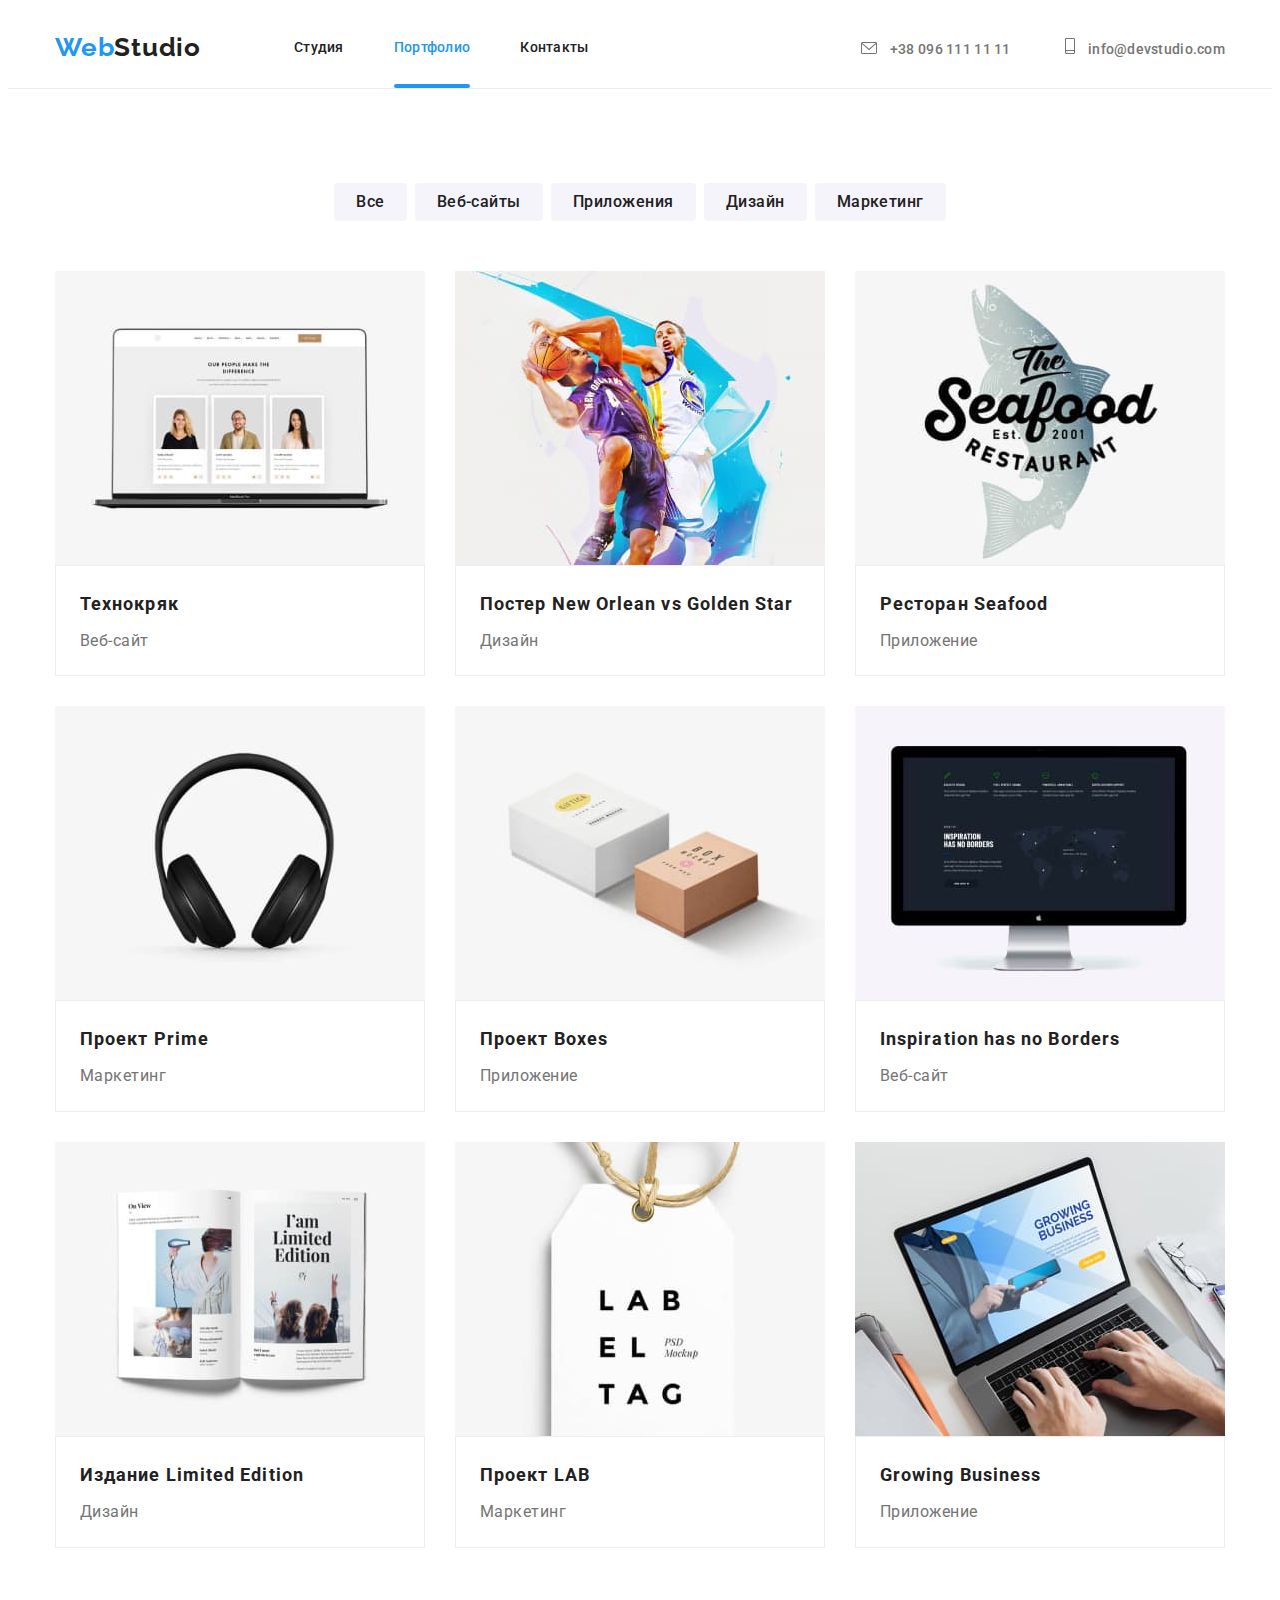
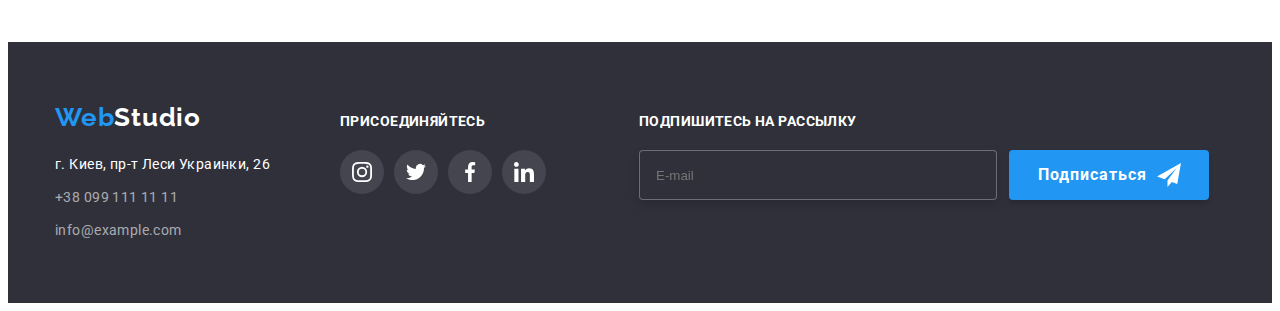
==== portfolio.html @ 1c554c68 "start files" ====
<!DOCTYPE html>
<html lang="ru">
  <head>
    <meta charset="UTF-8" />
    <meta http-equiv="X-UA-Compatible" content="IE=edge" />
    <meta name="viewport" content="width=device-width, initial-scale=1.0" />
    <title>Портфолио</title>

    <link rel="preconnect" href="https://fonts.googleapis.com" />
    <link rel="preconnect" href="https://fonts.gstatic.com" crossorigin />
    <link
      href="https://fonts.googleapis.com/css2?family=Raleway:wght@700&family=Roboto:wght@400;500;700;900&display=swap"
      rel="stylesheet"
    />
    <link
      rel="stylesheet"
      href="https://cdnjs.cloudflare.com/ajax/libs/modern-normalize/1.1.0/modern-normalize.min.css"
      integrity="sha512-wpPYUAdjBVSE4KJnH1VR1HeZfpl1ub8YT/NKx4PuQ5NmX2tKuGu6U/JRp5y+Y8XG2tV+wKQpNHVUX03MfMFn9Q=="
      crossorigin="anonymous"
      referrerpolicy="no-referrer"
    />

    <link rel="stylesheet" href="./css/main.min.css" />
  </head>

  <body>
    <header class="header">
      <div class="container header-nav">
        <a class="logo logo--header header-nav__logo" href="./index.html"
          ><span class="logo__logo-span">Web</span>Studio</a
        >

        <nav>
          <ul class="navigation list">
            <li class="navigation__item">
              <a class="navigation__link" href="./index.html">Студия</a>
            </li>
            <li class="navigation__item">
              <a class="navigation__link navigation__link--action" href="./portfolio.html"
                >Портфолио</a
              >
            </li>
            <li class="navigation__item"><a class="navigation__link" href="">Контакты</a></li>
          </ul>
        </nav>

        <div class="contact">
          <a class="contact__link" href="tel:+380961111111">
            <svg class="contact__icon" width="16" height="12">
              <use href="./images/icons.svg#icon-envelope"></use>
            </svg>
            +38 096 111 11 11</a
          >

          <a class="contact__link contact__link--margin" href="mailto:info@devstudio.com">
            <svg class="contact__icon" width="10" height="16">
              <use href="./images/icons.svg#icon-smartphone"></use>
            </svg>
            info@devstudio.com</a
          >
        </div>
      </div>
    </header>

    <main>
      <section class="section">
        <div class="container">
          <ul class="list list-filter">
            <li class="list-filter__item"><button class="btn-filter" type="button">Все</button></li>
            <li class="list-filter__item">
              <button class="btn-filter" type="button">Веб-сайты</button>
            </li>
            <li class="list-filter__item">
              <button class="btn-filter" type="button">Приложения</button>
            </li>
            <li class="list-filter__item">
              <button class="btn-filter" type="button">Дизайн</button>
            </li>
            <li class="list-filter__item">
              <button class="btn-filter" type="button">Маркетинг</button>
            </li>
          </ul>

          <ul class="list project-list">
            <li class="project-list__item">
              <a href="" class="project-list__link">
                <div class="project-list__card-overlay">
                  <img src="./images/tehnokryak.jpg" width="370" height="294" alt="Технокряк" />
                  <p class="project-list__overlay-text">
                    Ресурс предлагает комплексные предложения с разным уровнем функционала и
                    сервисов. Все это позволит посетителю получить исчерпывающие сведения о компании
                    или частном лице.
                  </p>
                </div>
                <div class="project-card">
                  <h3 class="project-card__title">Технокряк</h3>
                  <p class="project-card__type">Веб-сайт</p>
                </div>
              </a>
            </li>

            <li class="project-list__item">
              <a href="" class="project-list__link">
                <div class="project-list__card-overlay">
                  <img
                    src="./images/poster-neworlean.jpg"
                    width="370"
                    height="294"
                    alt="Постер New Orlean vs Golden Star"
                  />
                  <p class="project-list__overlay-text">
                    Ресурс предлагает комплексные предложения с разным уровнем функционала и
                    сервисов. Все это позволит посетителю получить исчерпывающие сведения о компании
                    или частном лице.
                  </p>
                </div>
                <div class="project-card">
                  <h3 class="project-card__title">Постер New Orlean vs Golden Star</h3>
                  <p class="project-card__type">Дизайн</p>
                </div>
              </a>
            </li>

            <li class="project-list__item">
              <a href="" class="project-list__link">
                <div class="project-list__card-overlay">
                  <img
                    src="./images/restaurant-seafood.jpg"
                    width="370"
                    height="294"
                    alt="Ресторан Seafood"
                  />
                  <p class="project-list__overlay-text">
                    Ресурс предлагает комплексные предложения с разным уровнем функционала и
                    сервисов. Все это позволит посетителю получить исчерпывающие сведения о компании
                    или частном лице.
                  </p>
                </div>
                <div class="project-card">
                  <h3 class="project-card__title">Ресторан Seafood</h3>
                  <p class="project-card__type">Приложение</p>
                </div>
              </a>
            </li>

            <li class="project-list__item">
              <a href="" class="project-list__link">
                <div class="project-list__card-overlay">
                  <img
                    src="./images/project-prime.jpg"
                    width="370"
                    height="294"
                    alt="Проект Prime"
                  />
                  <p class="project-list__overlay-text">
                    Ресурс предлагает комплексные предложения с разным уровнем функционала и
                    сервисов. Все это позволит посетителю получить исчерпывающие сведения о компании
                    или частном лице.
                  </p>
                </div>
                <div class="project-card">
                  <h3 class="project-card__title">Проект Prime</h3>
                  <p class="project-card__type">Маркетинг</p>
                </div>
              </a>
            </li>

            <li class="project-list__item">
              <a href="" class="project-list__link">
                <div class="project-list__card-overlay">
                  <img
                    src="./images/project-boxes.jpg"
                    width="370"
                    height="294"
                    alt="Проект Boxes"
                  />
                  <p class="project-list__overlay-text">
                    Ресурс предлагает комплексные предложения с разным уровнем функционала и
                    сервисов. Все это позволит посетителю получить исчерпывающие сведения о компании
                    или частном лице.
                  </p>
                </div>
                <div class="project-card">
                  <h3 class="project-card__title">Проект Boxes</h3>
                  <p class="project-card__type">Приложение</p>
                </div>
              </a>
            </li>

            <li class="project-list__item">
              <a href="" class="project-list__link">
                <div class="project-list__card-overlay">
                  <img
                    src="./images/inspiration-has-no-borders.jpg"
                    width="370"
                    height="294"
                    alt="Inspiration has no Borders"
                  />
                  <p class="project-list__overlay-text">
                    Ресурс предлагает комплексные предложения с разным уровнем функционала и
                    сервисов. Все это позволит посетителю получить исчерпывающие сведения о компании
                    или частном лице.
                  </p>
                </div>
                <div class="project-card">
                  <h3 class="project-card__title">Inspiration has no Borders</h3>
                  <p class="project-card__type">Веб-сайт</p>
                </div>
              </a>
            </li>

            <li class="project-list__item">
              <a href="" class="project-list__link">
                <div class="project-list__card-overlay">
                  <img
                    src="./images/izdanie-limited-edition.jpg"
                    width="370"
                    height="294"
                    alt="Издание Limited Edition"
                  />
                  <p class="project-list__overlay-text">
                    Ресурс предлагает комплексные предложения с разным уровнем функционала и
                    сервисов. Все это позволит посетителю получить исчерпывающие сведения о компании
                    или частном лице.
                  </p>
                </div>
                <div class="project-card">
                  <h3 class="project-card__title">Издание Limited Edition</h3>
                  <p class="project-card__type">Дизайн</p>
                </div>
              </a>
            </li>

            <li class="project-list__item">
              <a href="" class="project-list__link">
                <div class="project-list__card-overlay">
                  <img src="./images/project-lab.jpg" width="370" height="294" alt="Проект LAB" />
                  <p class="project-list__overlay-text">
                    Ресурс предлагает комплексные предложения с разным уровнем функционала и
                    сервисов. Все это позволит посетителю получить исчерпывающие сведения о компании
                    или частном лице.
                  </p>
                </div>
                <div class="project-card">
                  <h3 class="project-card__title">Проект LAB</h3>
                  <p class="project-card__type">Маркетинг</p>
                </div>
              </a>
            </li>

            <li class="project-list__item">
              <a href="" class="project-list__link">
                <div class="project-list__card-overlay">
                  <img
                    src="./images/growing-business.jpg"
                    width="370"
                    height="294"
                    alt="Growing Business"
                  />
                  <p class="project-list__overlay-text">
                    Ресурс предлагает комплексные предложения с разным уровнем функционала и
                    сервисов. Все это позволит посетителю получить исчерпывающие сведения о компании
                    или частном лице.
                  </p>
                </div>
                <div class="project-card">
                  <h3 class="project-card__title">Growing Business</h3>
                  <p class="project-card__type">Приложение</p>
                </div>
              </a>
            </li>
          </ul>
        </div>
      </section>
    </main>

    <footer class="footer">
      <div class="container footer-wrap">
        <div class="footer-wrap__footer-contact-block">
          <a class="footer-logo" href="./index.html"
            ><span class="footer-logo__logo-span">Web</span>Studio</a
          >
          <address>
            <a
              class="footer-contact-link footer-contact-link--address-link"
              href="https://goo.gl/maps/iWSiA93wagULa9Wx8"
              >г. Киев, пр-т Леси Украинки, 26</a
            ><br />
            <a class="footer-contact-link" href="tel:+380991111111">+38 099 111 11 11</a><br />
            <a class="footer-contact-link" href="mailto:info@example.com">info@example.com</a>
          </address>
        </div>

        <div class="footer-wrap__footer-social-wrap">
          <p class="join-social">присоединяйтесь</p>
          <ul class="list footer-social-list">
            <li class="footer-social-list__item">
              <a href="" class="footer-social-list__link">
                <svg class="footer-social-list__icon" width="20" height="20">
                  <use href="./images/icons.svg#icon-instagram-footer"></use>
                </svg>
              </a>
            </li>
            <li class="footer-social-list__item">
              <a href="" class="footer-social-list__link">
                <svg class="footer-social-list__icon" width="20" height="20">
                  <use href="./images/icons.svg#icon-twitter-footer"></use>
                </svg>
              </a>
            </li>
            <li class="footer-social-list__item">
              <a href="" class="footer-social-list__link">
                <svg class="footer-social-list__icon" width="20" height="20">
                  <use href="./images/icons.svg#icon-facebook-footer"></use>
                </svg>
              </a>
            </li>
            <li class="footer-social-list__item">
              <a href="" class="footer-social-list__link">
                <svg class="footer-social-list__icon" width="20" height="20">
                  <use href="./images/icons.svg#icon-linkedin-footer"></use>
                </svg>
              </a>
            </li>
          </ul>
        </div>

        <div class="footer-wrap__footer-form-wrap">
          <p class="join-social">Подпишитесь на рассылку</p>
          <form class="footer-form-email" action="">
            <input
              class="footer-form-email__input"
              type="email"
              name="email-list"
              placeholder="E-mail"
            />
            <button type="submit" class="foooter-form-bnt">
              Подписаться
              <svg class="foooter-form-bnt__icon" width="24" height="24">
                <use href="./images/icons.svg#icon-send"></use>
              </svg>
            </button>
          </form>
        </div>
      </div>
    </footer>
  </body>
</html>
---- css/main.min.css ----
*{-webkit-box-sizing:border-box;box-sizing:border-box}body{font-family:"Roboto",sans-serif;font-style:normal;background-color:#fff;color:#757575}h1,h2,h3,h4,h5,h6,p,ul{margin:0;padding:0}img{display:block;max-width:100%}.list{list-style:none}a{text-decoration:none}.container{width:1200px;margin-left:auto;margin-right:auto;padding-left:15px;padding-right:15px}.section{padding-top:94px;padding-bottom:94px}.section-no-padding{padding-top:0}.header{border-bottom:1px solid #ececec}.header-nav{display:-webkit-box;display:-ms-flexbox;display:flex;-webkit-box-align:center;-ms-flex-align:center;align-items:center}.logo,.footer-logo{font-family:"Raleway";font-weight:700;font-size:26px;line-height:1.19;letter-spacing:.03em;text-decoration:none}.logo--header{color:#212121}.header-nav__logo{margin-right:93px;padding-top:24px;padding-bottom:25px}.logo__logo-span{color:#2196f3}.navigation{display:-webkit-box;display:-ms-flexbox;display:flex}.navigation__item:not(:last-child){margin-right:50px}.navigation__link{display:block;padding-top:32px;padding-bottom:32px;color:#212121;font-weight:500;font-size:14px;line-height:1.14;letter-spacing:.02em;text-decoration:none;-webkit-transition:color 250ms cubic-bezier(0.4, 0, 0.2, 1);transition:color 250ms cubic-bezier(0.4, 0, 0.2, 1)}.navigation__link:hover,.navigation__link:focus{color:#2196f3}.navigation__link--action{color:#2196f3;position:relative}.navigation__link--action::after{content:"";position:absolute;left:0;bottom:0;display:block;background-color:#2196f3;height:4px;border-radius:2px;width:100%}.contact{margin-left:auto}.contact__link{font-weight:500;font-size:14px;line-height:1.14;letter-spacing:.02em;color:#757575;text-decoration:none;-webkit-transition:color 250ms cubic-bezier(0.4, 0, 0.2, 1);transition:color 250ms cubic-bezier(0.4, 0, 0.2, 1)}.contact__link:hover,.contact__link:focus{color:#2196f3}.contact__link--margin{margin-left:50px}.contact__icon{margin-right:10px;fill:currentColor}.hero{background-image:-webkit-gradient(linear, left top, left bottom, from(rgba(47, 48, 58, 0.4)), to(rgba(47, 48, 58, 0.4))),url(../images/hero-bg.jpg);background-image:linear-gradient(rgba(47, 48, 58, 0.4), rgba(47, 48, 58, 0.4)),url(../images/hero-bg.jpg);text-align:center;padding-top:200px;padding-bottom:200px;background-size:cover;max-width:1600px;height:600px;margin-left:auto;margin-right:auto}.hero__title{margin-bottom:30px;margin-left:auto;margin-right:auto;width:696px;font-weight:900;font-size:44px;line-height:1.36;text-align:center;letter-spacing:.06em;text-transform:uppercase;color:#fff}.foooter-form-bnt,.form-bnt-submit,.btn-order{font-family:"Roboto",sans-serif;font-style:normal;font-weight:700;font-size:16px;line-height:1.87;letter-spacing:.06em;border:0px;border-radius:4px}.btn-order{padding:10px 32px;text-align:center;cursor:pointer;color:#fff;background:#2196f3;-webkit-box-shadow:0px 4px 4px rgba(0,0,0,.15);box-shadow:0px 4px 4px rgba(0,0,0,.15);-webkit-transition:background-color 250ms cubic-bezier(0.4, 0, 0.2, 1);transition:background-color 250ms cubic-bezier(0.4, 0, 0.2, 1)}.btn-order:hover,.btn-order:focus{background-color:#188ce8}.feature-list{display:-webkit-box;display:-ms-flexbox;display:flex}.feature-list__item{width:270px}.feature-list__item:not(:last-child){margin-right:30px}.feature-list__icon-box{margin-bottom:30px;background-color:#f5f4fa;display:-webkit-box;display:-ms-flexbox;display:flex;-webkit-box-pack:center;-ms-flex-pack:center;justify-content:center;-webkit-box-align:center;-ms-flex-align:center;align-items:center;width:270px;height:120px;border-radius:4px}.feature-list__title{margin-bottom:10px;font-weight:700;font-size:14px;line-height:1.14;letter-spacing:.03em;text-transform:uppercase;color:#212121}.feature-list__text{font-weight:400;font-size:14px;line-height:1.71;letter-spacing:.03em;color:#757575}.about-us-title{margin-bottom:50px;font-weight:700;font-size:36px;line-height:1.16;text-align:center;letter-spacing:.03em;color:#212121}.about-us-list{display:-webkit-box;display:-ms-flexbox;display:flex}.about-us-list__item:not(:last-child){margin-right:30px}.about-us-list__item{position:relative}.about-us-list__overlay{position:absolute;margin:0;padding-top:27px;padding-bottom:27px;width:100%;height:70px;bottom:0;opacity:1;font-weight:700;font-size:14px;line-height:1.14;text-align:center;letter-spacing:.03em;text-transform:uppercase;background-color:rgba(47,48,58,.8);color:#fff}.team{background-color:#f5f4fa}.team__title{margin-bottom:50px;font-weight:700;font-size:36px;line-height:1.16;text-align:center;letter-spacing:.03em;color:#212121}.team-list{display:-webkit-box;display:-ms-flexbox;display:flex;margin-left:-30px}.team-list__card-item{-ms-flex-preferred-size:calc(25% - 30px);flex-basis:calc(25% - 30px);margin-left:30px;background:#fff;-webkit-box-shadow:0px 1px 3px rgba(0,0,0,.12),0px 1px 1px rgba(0,0,0,.14),0px 2px 1px rgba(0,0,0,.2);box-shadow:0px 1px 3px rgba(0,0,0,.12),0px 1px 1px rgba(0,0,0,.14),0px 2px 1px rgba(0,0,0,.2);border-radius:0px 0px 4px 4px}.card-content{padding-top:30px;padding-bottom:30px}.card-content__staff-title{margin-bottom:10px;font-weight:500;font-size:16px;line-height:1.18;text-align:center;letter-spacing:.03em;color:#212121}.card-content__staff-text{margin-bottom:16px;font-weight:400;font-size:16px;line-height:1.18;text-align:center;letter-spacing:.03em;color:#757575}.staff-social-list{display:-webkit-box;display:-ms-flexbox;display:flex;-webkit-box-align:center;-ms-flex-align:center;align-items:center;-webkit-box-pack:center;-ms-flex-pack:center;justify-content:center}.staff-social-list__item:not(:last-child){margin-right:10px}.staff-social-list__link{display:-webkit-box;display:-ms-flexbox;display:flex;-webkit-box-align:center;-ms-flex-align:center;align-items:center;-webkit-box-pack:center;-ms-flex-pack:center;justify-content:center;width:44px;height:44px;cursor:pointer;border-radius:50%;color:#afb1b8;-webkit-transition:background-color 250ms cubic-bezier(0.4, 0, 0.2, 1),color 250ms cubic-bezier(0.4, 0, 0.2, 1);transition:background-color 250ms cubic-bezier(0.4, 0, 0.2, 1),color 250ms cubic-bezier(0.4, 0, 0.2, 1)}.staff-social-list__link:hover,.staff-social-list__link:focus{color:#fff;background-color:#2196f3}.staff-social-list__icon{fill:currentColor}.clients-title{margin-bottom:50px;font-weight:700;font-size:36px;line-height:1.16;text-align:center;letter-spacing:.03em;color:#212121}.clients-list{display:-webkit-box;display:-ms-flexbox;display:flex;-webkit-box-align:center;-ms-flex-align:center;align-items:center;-webkit-box-pack:center;-ms-flex-pack:center;justify-content:center}.clients-list__item:not(:last-child){margin-right:30px}.clients-list__link{width:170px;height:92px;display:-webkit-box;display:-ms-flexbox;display:flex;-webkit-box-pack:center;-ms-flex-pack:center;justify-content:center;-webkit-box-align:center;-ms-flex-align:center;align-items:center;border:1px solid #afb1b8;border-radius:4px;color:#afb1b8;-webkit-transition:color 250ms cubic-bezier(0.4, 0, 0.2, 1),border 250ms cubic-bezier(0.4, 0, 0.2, 1);transition:color 250ms cubic-bezier(0.4, 0, 0.2, 1),border 250ms cubic-bezier(0.4, 0, 0.2, 1)}.clients-list__link:hover,.clients-list__link:focus{color:#2196f3;border:1px solid #2196f3}.clients-list__icon{fill:currentColor}.backdrop{position:fixed;top:0;left:0;width:100%;height:100%;background-color:rgba(0,0,0,.2);opacity:1;-webkit-transition:opacity 250ms cubic-bezier(0.4, 0, 0.2, 1);transition:opacity 250ms cubic-bezier(0.4, 0, 0.2, 1)}.backdrop.is-hidden{opacity:0;pointer-events:none}.backdrop.is-hidden .modal{-webkit-transform:translate(-50%, -50%) scale(1);transform:translate(-50%, -50%) scale(1)}.modal{width:528px;min-height:581px;display:block;position:absolute;top:50%;left:50%;-webkit-transform:translate(-50%, -50%) scale(0.9);transform:translate(-50%, -50%) scale(0.9);-webkit-transition:-webkit-transform 250ms cubic-bezier(0.4, 0, 0.2, 1);transition:-webkit-transform 250ms cubic-bezier(0.4, 0, 0.2, 1);transition:transform 250ms cubic-bezier(0.4, 0, 0.2, 1);transition:transform 250ms cubic-bezier(0.4, 0, 0.2, 1), -webkit-transform 250ms cubic-bezier(0.4, 0, 0.2, 1);background-color:#fff;-webkit-box-shadow:0px 1px 3px rgba(0,0,0,.12),0px 1px 1px rgba(0,0,0,.14),0px 2px 1px rgba(0,0,0,.2);box-shadow:0px 1px 3px rgba(0,0,0,.12),0px 1px 1px rgba(0,0,0,.14),0px 2px 1px rgba(0,0,0,.2);border-radius:4px}.btn-modal{display:-webkit-box;display:-ms-flexbox;display:flex;-webkit-box-align:center;-ms-flex-align:center;align-items:center;-webkit-box-pack:center;-ms-flex-pack:center;justify-content:center;margin-top:8px;margin-left:auto;margin-right:8px;padding:0;width:30px;height:30px;background-color:#fff;border:1px solid rgba(0,0,0,.1);border-radius:50%;-webkit-transition:color 250ms cubic-bezier(0.4, 0, 0.2, 1);transition:color 250ms cubic-bezier(0.4, 0, 0.2, 1)}.btn-modal:hover,.btn-modal:focus{color:#2196f3}.btn-modal__icon{fill:currentColor;width:11px;height:11px}.form{position:relative;padding:0px 40px 40px 40px}.form__header{margin-bottom:12px;font-family:"Roboto",sans-serif;font-style:normal;font-weight:700;font-size:20px;line-height:1.15;text-align:center;letter-spacing:.03em;color:#212121}.form__field{display:-webkit-box;display:-ms-flexbox;display:flex;-webkit-box-orient:vertical;-webkit-box-direction:normal;-ms-flex-direction:column;flex-direction:column}.form__input{padding-left:42px;width:448px;height:40px;border:1px solid rgba(33,33,33,.2);border-radius:4px;margin-top:4px;margin-bottom:10px;-webkit-transition:border 250ms cubic-bezier(0.4, 0, 0.2, 1);transition:border 250ms cubic-bezier(0.4, 0, 0.2, 1)}.form__input:hover,.form__input:focus{outline:0;border:1px solid #2196f3}.form__input::-webkit-input-placeholder{font-family:"Roboto",sans-serif;font-style:normal;font-weight:400;font-size:14px;line-height:1.14;letter-spacing:.01em;color:rgba(117,117,117,.5)}.form__input::-moz-placeholder{font-family:"Roboto",sans-serif;font-style:normal;font-weight:400;font-size:14px;line-height:1.14;letter-spacing:.01em;color:rgba(117,117,117,.5)}.form__input:-ms-input-placeholder{font-family:"Roboto",sans-serif;font-style:normal;font-weight:400;font-size:14px;line-height:1.14;letter-spacing:.01em;color:rgba(117,117,117,.5)}.form__input::-ms-input-placeholder{font-family:"Roboto",sans-serif;font-style:normal;font-weight:400;font-size:14px;line-height:1.14;letter-spacing:.01em;color:rgba(117,117,117,.5)}.form__input::placeholder{font-family:"Roboto",sans-serif;font-style:normal;font-weight:400;font-size:14px;line-height:1.14;letter-spacing:.01em;color:rgba(117,117,117,.5)}.form__input:hover+.form__icon,.form__input:focus+.form__icon{fill:#2196f3}.form__icon{left:0;top:0;position:absolute;margin:11px 12px;padding:3px;fill:#212121;-webkit-transition:fill 250ms cubic-bezier(0.4, 0, 0.2, 1);transition:fill 250ms cubic-bezier(0.4, 0, 0.2, 1)}.form__icon--name{width:26px;height:26px}.form__icon--tel{width:27px;height:27px}.form__icon--email{width:30px;height:26px}.form__icon-position{position:relative}.form__label{font-family:"Roboto",sans-serif;font-style:normal;font-weight:400;font-size:12px;line-height:1.16;letter-spacing:.01em;color:#757575}.form__input-policy{-webkit-appearance:none;-moz-appearance:none;appearance:none}.form__label-policy{display:-webkit-inline-box;display:-ms-inline-flexbox;display:inline-flex;-webkit-box-align:center;-ms-flex-align:center;align-items:center;-webkit-box-pack:center;-ms-flex-pack:center;justify-content:center;margin-bottom:30px;font-family:"Roboto",sans-serif;font-style:normal;font-weight:400;font-size:14px;line-height:1.71;letter-spacing:.03em;color:#757575}.form__label-policy::before{content:"";width:16px;height:15px;margin-right:7px;border:2px solid #212121;border-radius:1px}.form__input-policy:checked+.form__label-policy::before{background-image:url(../images/icon-check.svg);background-size:contain;background-origin:border-box;border-color:#2196f3;background-color:#2196f3;-webkit-transition:background-color 250ms cubic-bezier(0.4, 0, 0.2, 1),border-color 250ms cubic-bezier(0.4, 0, 0.2, 1);transition:background-color 250ms cubic-bezier(0.4, 0, 0.2, 1),border-color 250ms cubic-bezier(0.4, 0, 0.2, 1)}.form__policy-link{color:#2196f3;text-decoration:underline;display:inline-block;margin-left:4px}.form__textarea{width:448px;min-height:120px;margin-top:4px;margin-bottom:20px;padding:12px 16px;border:1px solid rgba(33,33,33,.2);border-radius:4px;resize:none;-webkit-transition:border 250ms cubic-bezier(0.4, 0, 0.2, 1);transition:border 250ms cubic-bezier(0.4, 0, 0.2, 1)}.form__textarea:hover,.form__textarea:focus{outline:0;border:1px solid #2196f3}.form-bnt-submit{display:block;margin-left:auto;margin-right:auto;padding-top:10px;padding-bottom:10px;padding-left:56px;padding-right:55px;text-align:center;color:#fff;background-color:#2196f3;-webkit-box-shadow:0px 4px 4px rgba(0,0,0,.15);box-shadow:0px 4px 4px rgba(0,0,0,.15);cursor:pointer;-webkit-transition:background-color 250ms cubic-bezier(0.4, 0, 0.2, 1);transition:background-color 250ms cubic-bezier(0.4, 0, 0.2, 1)}.form-bnt-submit:hover,.form-bnt-submit:focus{background-color:#188ce8}.footer{background-color:#2f303a;padding-top:60px;padding-bottom:60px}.footer-wrap{display:-webkit-box;display:-ms-flexbox;display:flex;-webkit-box-align:baseline;-ms-flex-align:baseline;align-items:baseline}.footer-wrap__footer-contact-block{margin-right:70px}.footer-logo{display:inline-block;margin-bottom:20px;color:#fff}.footer-logo__logo-span{color:#2196f3}.footer-wrap__footer-social-wrap{margin-right:93px}.footer-contact-link{display:inline-block;font-weight:400;font-style:normal;text-decoration:none;font-size:14px;line-height:1.71;letter-spacing:.03em;color:rgba(255,255,255,.6);-webkit-transition:color 250ms cubic-bezier(0.4, 0, 0.2, 1);transition:color 250ms cubic-bezier(0.4, 0, 0.2, 1)}.footer-contact-link:hover,.footer-contact-link:focus{color:#2196f3;text-decoration:none}.footer-contact-link:not(:last-child){margin-bottom:9px}.footer-contact-link--address-link{color:#fff;font-style:normal}.join-social{margin-bottom:20px;font-weight:700;font-style:normal;font-size:14px;line-height:1.14;letter-spacing:.03em;text-transform:uppercase;color:#fff}.footer-social-list{display:-webkit-box;display:-ms-flexbox;display:flex}.footer-social-list__item:not(:last-child){margin-right:10px}.footer-social-list__link{display:-webkit-box;display:-ms-flexbox;display:flex;-webkit-box-align:center;-ms-flex-align:center;align-items:center;-webkit-box-pack:center;-ms-flex-pack:center;justify-content:center;width:44px;height:44px;color:#fff;background-color:rgba(255,255,255,.1);border-radius:50%;cursor:pointer;-webkit-transition:background-color 250ms cubic-bezier(0.4, 0, 0.2, 1);transition:background-color 250ms cubic-bezier(0.4, 0, 0.2, 1)}.footer-social-list__link:hover,.footer-social-list__link:focus{background-color:#2196f3}.footer-social-list__icon{fill:currentColor}.footer-form-email{display:-webkit-box;display:-ms-flexbox;display:flex}.footer-form-email__input{display:inline-block;width:358px;height:50px;padding:15px 16px;border:1px solid rgba(255,255,255,.3);-webkit-filter:drop-shadow(0px 4px 4px rgba(0, 0, 0, 0.15));filter:drop-shadow(0px 4px 4px rgba(0, 0, 0, 0.15));border-radius:4px;background-color:#2f303a;color:#fff}.foooter-form-bnt{width:200px;height:50px;padding-top:10px;padding-bottom:10px;padding-left:29px;padding-right:28px;margin-left:12px;display:-webkit-box;display:-ms-flexbox;display:flex;-webkit-box-align:center;-ms-flex-align:center;align-items:center;text-align:center;color:#fff;background-color:#2196f3;-webkit-box-shadow:0px 4px 4px rgba(0,0,0,.15);box-shadow:0px 4px 4px rgba(0,0,0,.15)}.foooter-form-bnt__icon{margin-top:13px;margin-bottom:13px;margin-left:10px}.list-filter{display:-webkit-box;display:-ms-flexbox;display:flex;margin-bottom:50px;-webkit-box-pack:center;-ms-flex-pack:center;justify-content:center}.list-filter__item:not(:last-child){margin-right:8px}.btn-filter{padding:6px 22px;font-family:"Roboto",sans-serif;font-style:normal;font-weight:500;font-size:16px;line-height:1.6;text-align:center;letter-spacing:.03em;cursor:pointer;border-radius:4px;border:0;color:#212121;background-color:#f5f4fa;-webkit-transition:background-color 250ms cubic-bezier(0.4, 0, 0.2, 1),color 250ms cubic-bezier(0.4, 0, 0.2, 1),-webkit-box-shadow 250ms cubic-bezier(0.4, 0, 0.2, 1);transition:background-color 250ms cubic-bezier(0.4, 0, 0.2, 1),color 250ms cubic-bezier(0.4, 0, 0.2, 1),-webkit-box-shadow 250ms cubic-bezier(0.4, 0, 0.2, 1);transition:background-color 250ms cubic-bezier(0.4, 0, 0.2, 1),color 250ms cubic-bezier(0.4, 0, 0.2, 1),box-shadow 250ms cubic-bezier(0.4, 0, 0.2, 1);transition:background-color 250ms cubic-bezier(0.4, 0, 0.2, 1),color 250ms cubic-bezier(0.4, 0, 0.2, 1),box-shadow 250ms cubic-bezier(0.4, 0, 0.2, 1),-webkit-box-shadow 250ms cubic-bezier(0.4, 0, 0.2, 1)}.btn-filter:hover,.btn-filter:focus{color:#fff;background-color:#2196f3;-webkit-box-shadow:0px 3px 1px rgba(0,0,0,.1),0px 1px 2px rgba(0,0,0,.08),0px 2px 2px rgba(0,0,0,.12);box-shadow:0px 3px 1px rgba(0,0,0,.1),0px 1px 2px rgba(0,0,0,.08),0px 2px 2px rgba(0,0,0,.12)}.project-list{display:-webkit-box;display:-ms-flexbox;display:flex;-ms-flex-wrap:wrap;flex-wrap:wrap}.project-list__item{position:relative;-ms-flex-preferred-size:calc((100% - 60px)/3);flex-basis:calc((100% - 60px)/3);margin-right:30px;margin-bottom:30px}.project-list__item:nth-child(3n){margin-right:0px}.project-list__item:nth-last-child(-n+3){margin-bottom:0px}.project-list__link{display:inline-block;text-decoration:none;background-color:#fff;-webkit-transition:-webkit-box-shadow 250ms cubic-bezier(0.4, 0, 0.2, 1);transition:-webkit-box-shadow 250ms cubic-bezier(0.4, 0, 0.2, 1);transition:box-shadow 250ms cubic-bezier(0.4, 0, 0.2, 1);transition:box-shadow 250ms cubic-bezier(0.4, 0, 0.2, 1), -webkit-box-shadow 250ms cubic-bezier(0.4, 0, 0.2, 1)}.project-list__link:hover,.project-list__link:focus{text-decoration:none;-webkit-box-shadow:0px 1px 1px rgba(0,0,0,.12),0px 4px 4px rgba(0,0,0,.06),1px 4px 6px rgba(0,0,0,.16);box-shadow:0px 1px 1px rgba(0,0,0,.12),0px 4px 4px rgba(0,0,0,.06),1px 4px 6px rgba(0,0,0,.16)}.project-list__card-overlay{position:relative;overflow:hidden}.project-list__overlay-text{position:absolute;top:0;margin:0;padding:63px 24px;font-weight:400;font-size:18px;line-height:1.55;letter-spacing:.03em;width:100%;height:294px;opacity:0;color:#fff;background:rgba(33,150,243,.9);-webkit-transform:translateY(100%);transform:translateY(100%);-webkit-transition:opacity 250ms cubic-bezier(0.4, 0, 0.2, 1),-webkit-transform 250ms cubic-bezier(0.4, 0, 0.2, 1);transition:opacity 250ms cubic-bezier(0.4, 0, 0.2, 1),-webkit-transform 250ms cubic-bezier(0.4, 0, 0.2, 1);transition:opacity 250ms cubic-bezier(0.4, 0, 0.2, 1),transform 250ms cubic-bezier(0.4, 0, 0.2, 1);transition:opacity 250ms cubic-bezier(0.4, 0, 0.2, 1),transform 250ms cubic-bezier(0.4, 0, 0.2, 1),-webkit-transform 250ms cubic-bezier(0.4, 0, 0.2, 1)}.project-list__link:hover .project-list__overlay-text{opacity:1;-webkit-transform:translateY(0);transform:translateY(0)}.project-card{padding:20px 24px;border:1px solid #eee}.project-card__title{margin-bottom:4px;font-weight:700;font-size:18px;line-height:2;letter-spacing:.06em;color:#212121}.project-card__type{font-weight:400;font-size:16px;line-height:1.87;letter-spacing:.03em;color:#757575}/*# sourceMappingURL=main.min.css.map */
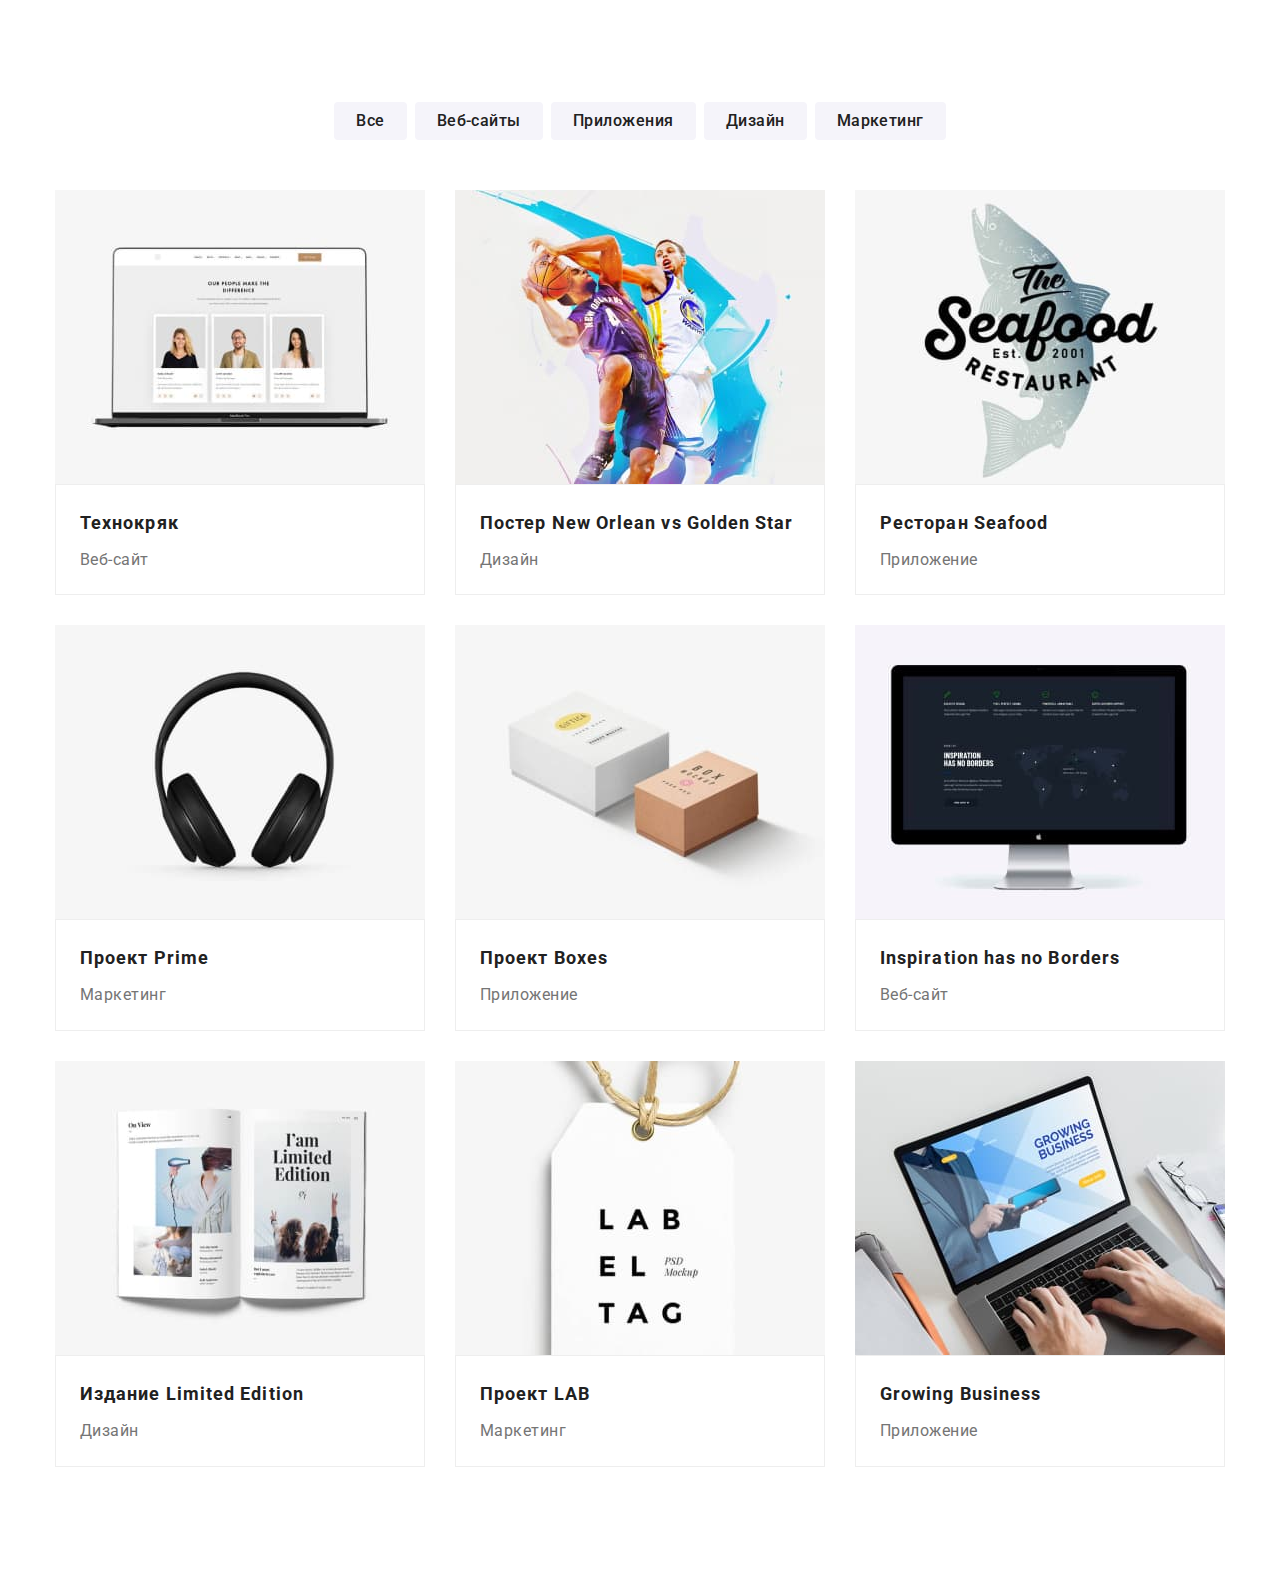
==== commit 1fdf8e70: "portfolio img sass" ====
--- a/portfolio.html
+++ b/portfolio.html
@@ -24,6 +24,7 @@
   </head>
 
   <body>
+    <!--
     <header class="header">
       <div class="container header-nav">
         <a class="logo logo--header header-nav__logo" href="./index.html"
@@ -61,7 +62,7 @@
         </div>
       </div>
     </header>
-
+-->
     <main>
       <section class="section">
         <div class="container">
@@ -85,7 +86,27 @@
             <li class="project-list__item">
               <a href="" class="project-list__link">
                 <div class="project-list__card-overlay">
-                  <img src="./images/tehnokryak.jpg" width="370" height="294" alt="Технокряк" />
+                  <picture>
+                    <source
+                      srcset="
+                        ./images/portfolio1-desctop.jpg    1x,
+                        ./images/portfolio1-desctop@2x.jpg 2x
+                      "
+                      media="(min-width: 1200px)"
+                    />
+                    <source
+                      srcset="
+                        ./images/portfolio1-tablet.jpg    1x,
+                        ./images/portfolio1-tablet@2x.jpg 2x
+                      "
+                      media="(min-width: 768px)"
+                    />
+                    <source
+                      srcset="./images/portfolio1-mob.jpg 1x, ./images/portfolio1-mob@2x.jpg 2x"
+                    />
+                    <img src="./images/portfolio1-mob.jpg" alt="Технокряк" />
+                  </picture>
+
                   <p class="project-list__overlay-text">
                     Ресурс предлагает комплексные предложения с разным уровнем функционала и
                     сервисов. Все это позволит посетителю получить исчерпывающие сведения о компании
@@ -102,12 +123,27 @@
             <li class="project-list__item">
               <a href="" class="project-list__link">
                 <div class="project-list__card-overlay">
-                  <img
-                    src="./images/poster-neworlean.jpg"
-                    width="370"
-                    height="294"
-                    alt="Постер New Orlean vs Golden Star"
-                  />
+                  <picture>
+                    <source
+                      srcset="
+                        ./images/portfolio2-desctop.jpg    1x,
+                        ./images/portfolio2-desctop@2x.jpg 2x
+                      "
+                      media="(min-width: 1200px)"
+                    />
+                    <source
+                      srcset="
+                        ./images/portfolio2-tablet.jpg    1x,
+                        ./images/portfolio2-tablet@2x.jpg 2x
+                      "
+                      media="(min-width: 768px)"
+                    />
+                    <source
+                      srcset="./images/portfolio2-mob.jpg 1x, ./images/portfolio2-mob@2x.jpg 2x"
+                    />
+                    <img src="./images/portfolio2-mob.jpg" alt="Постер New Orlean vs Golden Star" />
+                  </picture>
+
                   <p class="project-list__overlay-text">
                     Ресурс предлагает комплексные предложения с разным уровнем функционала и
                     сервисов. Все это позволит посетителю получить исчерпывающие сведения о компании
@@ -124,12 +160,26 @@
             <li class="project-list__item">
               <a href="" class="project-list__link">
                 <div class="project-list__card-overlay">
-                  <img
-                    src="./images/restaurant-seafood.jpg"
-                    width="370"
-                    height="294"
-                    alt="Ресторан Seafood"
-                  />
+                  <picture>
+                    <source
+                      srcset="
+                        ./images/portfolio3-desctop.jpg    1x,
+                        ./images/portfolio3-desctop@2x.jpg 2x
+                      "
+                      media="(min-width: 1200px)"
+                    />
+                    <source
+                      srcset="
+                        ./images/portfolio3-tablet.jpg    1x,
+                        ./images/portfolio3-tablet@2x.jpg 2x
+                      "
+                      media="(min-width: 768px)"
+                    />
+                    <source
+                      srcset="./images/portfolio3-mob.jpg 1x, ./images/portfolio3-mob@2x.jpg 2x"
+                    />
+                    <img src="./images/portfolio3-mob.jpg" alt="Ресторан Seafood" />
+                  </picture>
                   <p class="project-list__overlay-text">
                     Ресурс предлагает комплексные предложения с разным уровнем функционала и
                     сервисов. Все это позволит посетителю получить исчерпывающие сведения о компании
@@ -146,12 +196,26 @@
             <li class="project-list__item">
               <a href="" class="project-list__link">
                 <div class="project-list__card-overlay">
-                  <img
-                    src="./images/project-prime.jpg"
-                    width="370"
-                    height="294"
-                    alt="Проект Prime"
-                  />
+                  <picture>
+                    <source
+                      srcset="
+                        ./images/portfolio4-desctop.jpg    1x,
+                        ./images/portfolio4-desctop@2x.jpg 2x
+                      "
+                      media="(min-width: 1200px)"
+                    />
+                    <source
+                      srcset="
+                        ./images/portfolio4-tablet.jpg    1x,
+                        ./images/portfolio4-tablet@2x.jpg 2x
+                      "
+                      media="(min-width: 768px)"
+                    />
+                    <source
+                      srcset="./images/portfolio4-mob.jpg 1x, ./images/portfolio4-mob@2x.jpg 2x"
+                    />
+                    <img src="./images/portfolio4-mob.jpg" alt="Проект Prime" />
+                  </picture>
                   <p class="project-list__overlay-text">
                     Ресурс предлагает комплексные предложения с разным уровнем функционала и
                     сервисов. Все это позволит посетителю получить исчерпывающие сведения о компании
@@ -168,12 +232,26 @@
             <li class="project-list__item">
               <a href="" class="project-list__link">
                 <div class="project-list__card-overlay">
-                  <img
-                    src="./images/project-boxes.jpg"
-                    width="370"
-                    height="294"
-                    alt="Проект Boxes"
-                  />
+                  <picture>
+                    <source
+                      srcset="
+                        ./images/portfolio5-desctop.jpg    1x,
+                        ./images/portfolio5-desctop@2x.jpg 2x
+                      "
+                      media="(min-width: 1200px)"
+                    />
+                    <source
+                      srcset="
+                        ./images/portfolio5-tablet.jpg    1x,
+                        ./images/portfolio5-tablet@2x.jpg 2x
+                      "
+                      media="(min-width: 768px)"
+                    />
+                    <source
+                      srcset="./images/portfolio5-mob.jpg 1x, ./images/portfolio5-mob@2x.jpg 2x"
+                    />
+                    <img src="./images/portfolio5-mob.jpg" alt="Проект Boxes" />
+                  </picture>
                   <p class="project-list__overlay-text">
                     Ресурс предлагает комплексные предложения с разным уровнем функционала и
                     сервисов. Все это позволит посетителю получить исчерпывающие сведения о компании
@@ -190,12 +268,26 @@
             <li class="project-list__item">
               <a href="" class="project-list__link">
                 <div class="project-list__card-overlay">
-                  <img
-                    src="./images/inspiration-has-no-borders.jpg"
-                    width="370"
-                    height="294"
-                    alt="Inspiration has no Borders"
-                  />
+                  <picture>
+                    <source
+                      srcset="
+                        ./images/portfolio6-desctop.jpg    1x,
+                        ./images/portfolio6-desctop@2x.jpg 2x
+                      "
+                      media="(min-width: 1200px)"
+                    />
+                    <source
+                      srcset="
+                        ./images/portfolio6-tablet.jpg    1x,
+                        ./images/portfolio6-tablet@2x.jpg 2x
+                      "
+                      media="(min-width: 768px)"
+                    />
+                    <source
+                      srcset="./images/portfolio6-mob.jpg 1x, ./images/portfolio6-mob@2x.jpg 2x"
+                    />
+                    <img src="./images/portfolio6-mob.jpg" alt="Inspiration has no Borders" />
+                  </picture>
                   <p class="project-list__overlay-text">
                     Ресурс предлагает комплексные предложения с разным уровнем функционала и
                     сервисов. Все это позволит посетителю получить исчерпывающие сведения о компании
@@ -212,12 +304,26 @@
             <li class="project-list__item">
               <a href="" class="project-list__link">
                 <div class="project-list__card-overlay">
-                  <img
-                    src="./images/izdanie-limited-edition.jpg"
-                    width="370"
-                    height="294"
-                    alt="Издание Limited Edition"
-                  />
+                  <picture>
+                    <source
+                      srcset="
+                        ./images/portfolio7-desctop.jpg    1x,
+                        ./images/portfolio7-desctop@2x.jpg 2x
+                      "
+                      media="(min-width: 1200px)"
+                    />
+                    <source
+                      srcset="
+                        ./images/portfolio7-tablet.jpg    1x,
+                        ./images/portfolio7-tablet@2x.jpg 2x
+                      "
+                      media="(min-width: 768px)"
+                    />
+                    <source
+                      srcset="./images/portfolio7-mob.jpg 1x, ./images/portfolio7-mob@2x.jpg 2x"
+                    />
+                    <img src="./images/portfolio7-mob.jpg" alt="Издание Limited Edition" />
+                  </picture>
                   <p class="project-list__overlay-text">
                     Ресурс предлагает комплексные предложения с разным уровнем функционала и
                     сервисов. Все это позволит посетителю получить исчерпывающие сведения о компании
@@ -234,7 +340,26 @@
             <li class="project-list__item">
               <a href="" class="project-list__link">
                 <div class="project-list__card-overlay">
-                  <img src="./images/project-lab.jpg" width="370" height="294" alt="Проект LAB" />
+                  <picture>
+                    <source
+                      srcset="
+                        ./images/portfolio8-desctop.jpg    1x,
+                        ./images/portfolio8-desctop@2x.jpg 2x
+                      "
+                      media="(min-width: 1200px)"
+                    />
+                    <source
+                      srcset="
+                        ./images/portfolio8-tablet.jpg    1x,
+                        ./images/portfolio8-tablet@2x.jpg 2x
+                      "
+                      media="(min-width: 768px)"
+                    />
+                    <source
+                      srcset="./images/portfolio8-mob.jpg 1x, ./images/portfolio8-mob@2x.jpg 2x"
+                    />
+                    <img src="./images/portfolio8-mob.jpg" alt="Проект LAB" />
+                  </picture>
                   <p class="project-list__overlay-text">
                     Ресурс предлагает комплексные предложения с разным уровнем функционала и
                     сервисов. Все это позволит посетителю получить исчерпывающие сведения о компании
@@ -251,12 +376,26 @@
             <li class="project-list__item">
               <a href="" class="project-list__link">
                 <div class="project-list__card-overlay">
-                  <img
-                    src="./images/growing-business.jpg"
-                    width="370"
-                    height="294"
-                    alt="Growing Business"
-                  />
+                  <picture>
+                    <source
+                      srcset="
+                        ./images/portfolio9-desctop.jpg    1x,
+                        ./images/portfolio9-desctop@2x.jpg 2x
+                      "
+                      media="(min-width: 1200px)"
+                    />
+                    <source
+                      srcset="
+                        ./images/portfolio9-tablet.jpg    1x,
+                        ./images/portfolio9-tablet@2x.jpg 2x
+                      "
+                      media="(min-width: 768px)"
+                    />
+                    <source
+                      srcset="./images/portfolio9-mob.jpg 1x, ./images/portfolio9-mob@2x.jpg 2x"
+                    />
+                    <img src="./images/portfolio9-mob.jpg" alt="Growing Business" />
+                  </picture>
                   <p class="project-list__overlay-text">
                     Ресурс предлагает комплексные предложения с разным уровнем функционала и
                     сервисов. Все это позволит посетителю получить исчерпывающие сведения о компании
@@ -273,7 +412,7 @@
         </div>
       </section>
     </main>
-
+    <!--
     <footer class="footer">
       <div class="container footer-wrap">
         <div class="footer-wrap__footer-contact-block">
@@ -344,5 +483,6 @@
         </div>
       </div>
     </footer>
+    -->
   </body>
 </html>
--- a/css/main.min.css
+++ b/css/main.min.css
@@ -1 +1 @@
-*{-webkit-box-sizing:border-box;box-sizing:border-box}body{font-family:"Roboto",sans-serif;font-style:normal;background-color:#fff;color:#757575}h1,h2,h3,h4,h5,h6,p,ul{margin:0;padding:0}img{display:block;max-width:100%}.list{list-style:none}a{text-decoration:none}.container{width:1200px;margin-left:auto;margin-right:auto;padding-left:15px;padding-right:15px}.section{padding-top:94px;padding-bottom:94px}.section-no-padding{padding-top:0}.header{border-bottom:1px solid #ececec}.header-nav{display:-webkit-box;display:-ms-flexbox;display:flex;-webkit-box-align:center;-ms-flex-align:center;align-items:center}.logo,.footer-logo{font-family:"Raleway";font-weight:700;font-size:26px;line-height:1.19;letter-spacing:.03em;text-decoration:none}.logo--header{color:#212121}.header-nav__logo{margin-right:93px;padding-top:24px;padding-bottom:25px}.logo__logo-span{color:#2196f3}.navigation{display:-webkit-box;display:-ms-flexbox;display:flex}.navigation__item:not(:last-child){margin-right:50px}.navigation__link{display:block;padding-top:32px;padding-bottom:32px;color:#212121;font-weight:500;font-size:14px;line-height:1.14;letter-spacing:.02em;text-decoration:none;-webkit-transition:color 250ms cubic-bezier(0.4, 0, 0.2, 1);transition:color 250ms cubic-bezier(0.4, 0, 0.2, 1)}.navigation__link:hover,.navigation__link:focus{color:#2196f3}.navigation__link--action{color:#2196f3;position:relative}.navigation__link--action::after{content:"";position:absolute;left:0;bottom:0;display:block;background-color:#2196f3;height:4px;border-radius:2px;width:100%}.contact{margin-left:auto}.contact__link{font-weight:500;font-size:14px;line-height:1.14;letter-spacing:.02em;color:#757575;text-decoration:none;-webkit-transition:color 250ms cubic-bezier(0.4, 0, 0.2, 1);transition:color 250ms cubic-bezier(0.4, 0, 0.2, 1)}.contact__link:hover,.contact__link:focus{color:#2196f3}.contact__link--margin{margin-left:50px}.contact__icon{margin-right:10px;fill:currentColor}.hero{background-image:-webkit-gradient(linear, left top, left bottom, from(rgba(47, 48, 58, 0.4)), to(rgba(47, 48, 58, 0.4))),url(../images/hero-bg.jpg);background-image:linear-gradient(rgba(47, 48, 58, 0.4), rgba(47, 48, 58, 0.4)),url(../images/hero-bg.jpg);text-align:center;padding-top:200px;padding-bottom:200px;background-size:cover;max-width:1600px;height:600px;margin-left:auto;margin-right:auto}.hero__title{margin-bottom:30px;margin-left:auto;margin-right:auto;width:696px;font-weight:900;font-size:44px;line-height:1.36;text-align:center;letter-spacing:.06em;text-transform:uppercase;color:#fff}.foooter-form-bnt,.form-bnt-submit,.btn-order{font-family:"Roboto",sans-serif;font-style:normal;font-weight:700;font-size:16px;line-height:1.87;letter-spacing:.06em;border:0px;border-radius:4px}.btn-order{padding:10px 32px;text-align:center;cursor:pointer;color:#fff;background:#2196f3;-webkit-box-shadow:0px 4px 4px rgba(0,0,0,.15);box-shadow:0px 4px 4px rgba(0,0,0,.15);-webkit-transition:background-color 250ms cubic-bezier(0.4, 0, 0.2, 1);transition:background-color 250ms cubic-bezier(0.4, 0, 0.2, 1)}.btn-order:hover,.btn-order:focus{background-color:#188ce8}.feature-list{display:-webkit-box;display:-ms-flexbox;display:flex}.feature-list__item{width:270px}.feature-list__item:not(:last-child){margin-right:30px}.feature-list__icon-box{margin-bottom:30px;background-color:#f5f4fa;display:-webkit-box;display:-ms-flexbox;display:flex;-webkit-box-pack:center;-ms-flex-pack:center;justify-content:center;-webkit-box-align:center;-ms-flex-align:center;align-items:center;width:270px;height:120px;border-radius:4px}.feature-list__title{margin-bottom:10px;font-weight:700;font-size:14px;line-height:1.14;letter-spacing:.03em;text-transform:uppercase;color:#212121}.feature-list__text{font-weight:400;font-size:14px;line-height:1.71;letter-spacing:.03em;color:#757575}.about-us-title{margin-bottom:50px;font-weight:700;font-size:36px;line-height:1.16;text-align:center;letter-spacing:.03em;color:#212121}.about-us-list{display:-webkit-box;display:-ms-flexbox;display:flex}.about-us-list__item:not(:last-child){margin-right:30px}.about-us-list__item{position:relative}.about-us-list__overlay{position:absolute;margin:0;padding-top:27px;padding-bottom:27px;width:100%;height:70px;bottom:0;opacity:1;font-weight:700;font-size:14px;line-height:1.14;text-align:center;letter-spacing:.03em;text-transform:uppercase;background-color:rgba(47,48,58,.8);color:#fff}.team{background-color:#f5f4fa}.team__title{margin-bottom:50px;font-weight:700;font-size:36px;line-height:1.16;text-align:center;letter-spacing:.03em;color:#212121}.team-list{display:-webkit-box;display:-ms-flexbox;display:flex;margin-left:-30px}.team-list__card-item{-ms-flex-preferred-size:calc(25% - 30px);flex-basis:calc(25% - 30px);margin-left:30px;background:#fff;-webkit-box-shadow:0px 1px 3px rgba(0,0,0,.12),0px 1px 1px rgba(0,0,0,.14),0px 2px 1px rgba(0,0,0,.2);box-shadow:0px 1px 3px rgba(0,0,0,.12),0px 1px 1px rgba(0,0,0,.14),0px 2px 1px rgba(0,0,0,.2);border-radius:0px 0px 4px 4px}.card-content{padding-top:30px;padding-bottom:30px}.card-content__staff-title{margin-bottom:10px;font-weight:500;font-size:16px;line-height:1.18;text-align:center;letter-spacing:.03em;color:#212121}.card-content__staff-text{margin-bottom:16px;font-weight:400;font-size:16px;line-height:1.18;text-align:center;letter-spacing:.03em;color:#757575}.staff-social-list{display:-webkit-box;display:-ms-flexbox;display:flex;-webkit-box-align:center;-ms-flex-align:center;align-items:center;-webkit-box-pack:center;-ms-flex-pack:center;justify-content:center}.staff-social-list__item:not(:last-child){margin-right:10px}.staff-social-list__link{display:-webkit-box;display:-ms-flexbox;display:flex;-webkit-box-align:center;-ms-flex-align:center;align-items:center;-webkit-box-pack:center;-ms-flex-pack:center;justify-content:center;width:44px;height:44px;cursor:pointer;border-radius:50%;color:#afb1b8;-webkit-transition:background-color 250ms cubic-bezier(0.4, 0, 0.2, 1),color 250ms cubic-bezier(0.4, 0, 0.2, 1);transition:background-color 250ms cubic-bezier(0.4, 0, 0.2, 1),color 250ms cubic-bezier(0.4, 0, 0.2, 1)}.staff-social-list__link:hover,.staff-social-list__link:focus{color:#fff;background-color:#2196f3}.staff-social-list__icon{fill:currentColor}.clients-title{margin-bottom:50px;font-weight:700;font-size:36px;line-height:1.16;text-align:center;letter-spacing:.03em;color:#212121}.clients-list{display:-webkit-box;display:-ms-flexbox;display:flex;-webkit-box-align:center;-ms-flex-align:center;align-items:center;-webkit-box-pack:center;-ms-flex-pack:center;justify-content:center}.clients-list__item:not(:last-child){margin-right:30px}.clients-list__link{width:170px;height:92px;display:-webkit-box;display:-ms-flexbox;display:flex;-webkit-box-pack:center;-ms-flex-pack:center;justify-content:center;-webkit-box-align:center;-ms-flex-align:center;align-items:center;border:1px solid #afb1b8;border-radius:4px;color:#afb1b8;-webkit-transition:color 250ms cubic-bezier(0.4, 0, 0.2, 1),border 250ms cubic-bezier(0.4, 0, 0.2, 1);transition:color 250ms cubic-bezier(0.4, 0, 0.2, 1),border 250ms cubic-bezier(0.4, 0, 0.2, 1)}.clients-list__link:hover,.clients-list__link:focus{color:#2196f3;border:1px solid #2196f3}.clients-list__icon{fill:currentColor}.backdrop{position:fixed;top:0;left:0;width:100%;height:100%;background-color:rgba(0,0,0,.2);opacity:1;-webkit-transition:opacity 250ms cubic-bezier(0.4, 0, 0.2, 1);transition:opacity 250ms cubic-bezier(0.4, 0, 0.2, 1)}.backdrop.is-hidden{opacity:0;pointer-events:none}.backdrop.is-hidden .modal{-webkit-transform:translate(-50%, -50%) scale(1);transform:translate(-50%, -50%) scale(1)}.modal{width:528px;min-height:581px;display:block;position:absolute;top:50%;left:50%;-webkit-transform:translate(-50%, -50%) scale(0.9);transform:translate(-50%, -50%) scale(0.9);-webkit-transition:-webkit-transform 250ms cubic-bezier(0.4, 0, 0.2, 1);transition:-webkit-transform 250ms cubic-bezier(0.4, 0, 0.2, 1);transition:transform 250ms cubic-bezier(0.4, 0, 0.2, 1);transition:transform 250ms cubic-bezier(0.4, 0, 0.2, 1), -webkit-transform 250ms cubic-bezier(0.4, 0, 0.2, 1);background-color:#fff;-webkit-box-shadow:0px 1px 3px rgba(0,0,0,.12),0px 1px 1px rgba(0,0,0,.14),0px 2px 1px rgba(0,0,0,.2);box-shadow:0px 1px 3px rgba(0,0,0,.12),0px 1px 1px rgba(0,0,0,.14),0px 2px 1px rgba(0,0,0,.2);border-radius:4px}.btn-modal{display:-webkit-box;display:-ms-flexbox;display:flex;-webkit-box-align:center;-ms-flex-align:center;align-items:center;-webkit-box-pack:center;-ms-flex-pack:center;justify-content:center;margin-top:8px;margin-left:auto;margin-right:8px;padding:0;width:30px;height:30px;background-color:#fff;border:1px solid rgba(0,0,0,.1);border-radius:50%;-webkit-transition:color 250ms cubic-bezier(0.4, 0, 0.2, 1);transition:color 250ms cubic-bezier(0.4, 0, 0.2, 1)}.btn-modal:hover,.btn-modal:focus{color:#2196f3}.btn-modal__icon{fill:currentColor;width:11px;height:11px}.form{position:relative;padding:0px 40px 40px 40px}.form__header{margin-bottom:12px;font-family:"Roboto",sans-serif;font-style:normal;font-weight:700;font-size:20px;line-height:1.15;text-align:center;letter-spacing:.03em;color:#212121}.form__field{display:-webkit-box;display:-ms-flexbox;display:flex;-webkit-box-orient:vertical;-webkit-box-direction:normal;-ms-flex-direction:column;flex-direction:column}.form__input{padding-left:42px;width:448px;height:40px;border:1px solid rgba(33,33,33,.2);border-radius:4px;margin-top:4px;margin-bottom:10px;-webkit-transition:border 250ms cubic-bezier(0.4, 0, 0.2, 1);transition:border 250ms cubic-bezier(0.4, 0, 0.2, 1)}.form__input:hover,.form__input:focus{outline:0;border:1px solid #2196f3}.form__input::-webkit-input-placeholder{font-family:"Roboto",sans-serif;font-style:normal;font-weight:400;font-size:14px;line-height:1.14;letter-spacing:.01em;color:rgba(117,117,117,.5)}.form__input::-moz-placeholder{font-family:"Roboto",sans-serif;font-style:normal;font-weight:400;font-size:14px;line-height:1.14;letter-spacing:.01em;color:rgba(117,117,117,.5)}.form__input:-ms-input-placeholder{font-family:"Roboto",sans-serif;font-style:normal;font-weight:400;font-size:14px;line-height:1.14;letter-spacing:.01em;color:rgba(117,117,117,.5)}.form__input::-ms-input-placeholder{font-family:"Roboto",sans-serif;font-style:normal;font-weight:400;font-size:14px;line-height:1.14;letter-spacing:.01em;color:rgba(117,117,117,.5)}.form__input::placeholder{font-family:"Roboto",sans-serif;font-style:normal;font-weight:400;font-size:14px;line-height:1.14;letter-spacing:.01em;color:rgba(117,117,117,.5)}.form__input:hover+.form__icon,.form__input:focus+.form__icon{fill:#2196f3}.form__icon{left:0;top:0;position:absolute;margin:11px 12px;padding:3px;fill:#212121;-webkit-transition:fill 250ms cubic-bezier(0.4, 0, 0.2, 1);transition:fill 250ms cubic-bezier(0.4, 0, 0.2, 1)}.form__icon--name{width:26px;height:26px}.form__icon--tel{width:27px;height:27px}.form__icon--email{width:30px;height:26px}.form__icon-position{position:relative}.form__label{font-family:"Roboto",sans-serif;font-style:normal;font-weight:400;font-size:12px;line-height:1.16;letter-spacing:.01em;color:#757575}.form__input-policy{-webkit-appearance:none;-moz-appearance:none;appearance:none}.form__label-policy{display:-webkit-inline-box;display:-ms-inline-flexbox;display:inline-flex;-webkit-box-align:center;-ms-flex-align:center;align-items:center;-webkit-box-pack:center;-ms-flex-pack:center;justify-content:center;margin-bottom:30px;font-family:"Roboto",sans-serif;font-style:normal;font-weight:400;font-size:14px;line-height:1.71;letter-spacing:.03em;color:#757575}.form__label-policy::before{content:"";width:16px;height:15px;margin-right:7px;border:2px solid #212121;border-radius:1px}.form__input-policy:checked+.form__label-policy::before{background-image:url(../images/icon-check.svg);background-size:contain;background-origin:border-box;border-color:#2196f3;background-color:#2196f3;-webkit-transition:background-color 250ms cubic-bezier(0.4, 0, 0.2, 1),border-color 250ms cubic-bezier(0.4, 0, 0.2, 1);transition:background-color 250ms cubic-bezier(0.4, 0, 0.2, 1),border-color 250ms cubic-bezier(0.4, 0, 0.2, 1)}.form__policy-link{color:#2196f3;text-decoration:underline;display:inline-block;margin-left:4px}.form__textarea{width:448px;min-height:120px;margin-top:4px;margin-bottom:20px;padding:12px 16px;border:1px solid rgba(33,33,33,.2);border-radius:4px;resize:none;-webkit-transition:border 250ms cubic-bezier(0.4, 0, 0.2, 1);transition:border 250ms cubic-bezier(0.4, 0, 0.2, 1)}.form__textarea:hover,.form__textarea:focus{outline:0;border:1px solid #2196f3}.form-bnt-submit{display:block;margin-left:auto;margin-right:auto;padding-top:10px;padding-bottom:10px;padding-left:56px;padding-right:55px;text-align:center;color:#fff;background-color:#2196f3;-webkit-box-shadow:0px 4px 4px rgba(0,0,0,.15);box-shadow:0px 4px 4px rgba(0,0,0,.15);cursor:pointer;-webkit-transition:background-color 250ms cubic-bezier(0.4, 0, 0.2, 1);transition:background-color 250ms cubic-bezier(0.4, 0, 0.2, 1)}.form-bnt-submit:hover,.form-bnt-submit:focus{background-color:#188ce8}.footer{background-color:#2f303a;padding-top:60px;padding-bottom:60px}.footer-wrap{display:-webkit-box;display:-ms-flexbox;display:flex;-webkit-box-align:baseline;-ms-flex-align:baseline;align-items:baseline}.footer-wrap__footer-contact-block{margin-right:70px}.footer-logo{display:inline-block;margin-bottom:20px;color:#fff}.footer-logo__logo-span{color:#2196f3}.footer-wrap__footer-social-wrap{margin-right:93px}.footer-contact-link{display:inline-block;font-weight:400;font-style:normal;text-decoration:none;font-size:14px;line-height:1.71;letter-spacing:.03em;color:rgba(255,255,255,.6);-webkit-transition:color 250ms cubic-bezier(0.4, 0, 0.2, 1);transition:color 250ms cubic-bezier(0.4, 0, 0.2, 1)}.footer-contact-link:hover,.footer-contact-link:focus{color:#2196f3;text-decoration:none}.footer-contact-link:not(:last-child){margin-bottom:9px}.footer-contact-link--address-link{color:#fff;font-style:normal}.join-social{margin-bottom:20px;font-weight:700;font-style:normal;font-size:14px;line-height:1.14;letter-spacing:.03em;text-transform:uppercase;color:#fff}.footer-social-list{display:-webkit-box;display:-ms-flexbox;display:flex}.footer-social-list__item:not(:last-child){margin-right:10px}.footer-social-list__link{display:-webkit-box;display:-ms-flexbox;display:flex;-webkit-box-align:center;-ms-flex-align:center;align-items:center;-webkit-box-pack:center;-ms-flex-pack:center;justify-content:center;width:44px;height:44px;color:#fff;background-color:rgba(255,255,255,.1);border-radius:50%;cursor:pointer;-webkit-transition:background-color 250ms cubic-bezier(0.4, 0, 0.2, 1);transition:background-color 250ms cubic-bezier(0.4, 0, 0.2, 1)}.footer-social-list__link:hover,.footer-social-list__link:focus{background-color:#2196f3}.footer-social-list__icon{fill:currentColor}.footer-form-email{display:-webkit-box;display:-ms-flexbox;display:flex}.footer-form-email__input{display:inline-block;width:358px;height:50px;padding:15px 16px;border:1px solid rgba(255,255,255,.3);-webkit-filter:drop-shadow(0px 4px 4px rgba(0, 0, 0, 0.15));filter:drop-shadow(0px 4px 4px rgba(0, 0, 0, 0.15));border-radius:4px;background-color:#2f303a;color:#fff}.foooter-form-bnt{width:200px;height:50px;padding-top:10px;padding-bottom:10px;padding-left:29px;padding-right:28px;margin-left:12px;display:-webkit-box;display:-ms-flexbox;display:flex;-webkit-box-align:center;-ms-flex-align:center;align-items:center;text-align:center;color:#fff;background-color:#2196f3;-webkit-box-shadow:0px 4px 4px rgba(0,0,0,.15);box-shadow:0px 4px 4px rgba(0,0,0,.15)}.foooter-form-bnt__icon{margin-top:13px;margin-bottom:13px;margin-left:10px}.list-filter{display:-webkit-box;display:-ms-flexbox;display:flex;margin-bottom:50px;-webkit-box-pack:center;-ms-flex-pack:center;justify-content:center}.list-filter__item:not(:last-child){margin-right:8px}.btn-filter{padding:6px 22px;font-family:"Roboto",sans-serif;font-style:normal;font-weight:500;font-size:16px;line-height:1.6;text-align:center;letter-spacing:.03em;cursor:pointer;border-radius:4px;border:0;color:#212121;background-color:#f5f4fa;-webkit-transition:background-color 250ms cubic-bezier(0.4, 0, 0.2, 1),color 250ms cubic-bezier(0.4, 0, 0.2, 1),-webkit-box-shadow 250ms cubic-bezier(0.4, 0, 0.2, 1);transition:background-color 250ms cubic-bezier(0.4, 0, 0.2, 1),color 250ms cubic-bezier(0.4, 0, 0.2, 1),-webkit-box-shadow 250ms cubic-bezier(0.4, 0, 0.2, 1);transition:background-color 250ms cubic-bezier(0.4, 0, 0.2, 1),color 250ms cubic-bezier(0.4, 0, 0.2, 1),box-shadow 250ms cubic-bezier(0.4, 0, 0.2, 1);transition:background-color 250ms cubic-bezier(0.4, 0, 0.2, 1),color 250ms cubic-bezier(0.4, 0, 0.2, 1),box-shadow 250ms cubic-bezier(0.4, 0, 0.2, 1),-webkit-box-shadow 250ms cubic-bezier(0.4, 0, 0.2, 1)}.btn-filter:hover,.btn-filter:focus{color:#fff;background-color:#2196f3;-webkit-box-shadow:0px 3px 1px rgba(0,0,0,.1),0px 1px 2px rgba(0,0,0,.08),0px 2px 2px rgba(0,0,0,.12);box-shadow:0px 3px 1px rgba(0,0,0,.1),0px 1px 2px rgba(0,0,0,.08),0px 2px 2px rgba(0,0,0,.12)}.project-list{display:-webkit-box;display:-ms-flexbox;display:flex;-ms-flex-wrap:wrap;flex-wrap:wrap}.project-list__item{position:relative;-ms-flex-preferred-size:calc((100% - 60px)/3);flex-basis:calc((100% - 60px)/3);margin-right:30px;margin-bottom:30px}.project-list__item:nth-child(3n){margin-right:0px}.project-list__item:nth-last-child(-n+3){margin-bottom:0px}.project-list__link{display:inline-block;text-decoration:none;background-color:#fff;-webkit-transition:-webkit-box-shadow 250ms cubic-bezier(0.4, 0, 0.2, 1);transition:-webkit-box-shadow 250ms cubic-bezier(0.4, 0, 0.2, 1);transition:box-shadow 250ms cubic-bezier(0.4, 0, 0.2, 1);transition:box-shadow 250ms cubic-bezier(0.4, 0, 0.2, 1), -webkit-box-shadow 250ms cubic-bezier(0.4, 0, 0.2, 1)}.project-list__link:hover,.project-list__link:focus{text-decoration:none;-webkit-box-shadow:0px 1px 1px rgba(0,0,0,.12),0px 4px 4px rgba(0,0,0,.06),1px 4px 6px rgba(0,0,0,.16);box-shadow:0px 1px 1px rgba(0,0,0,.12),0px 4px 4px rgba(0,0,0,.06),1px 4px 6px rgba(0,0,0,.16)}.project-list__card-overlay{position:relative;overflow:hidden}.project-list__overlay-text{position:absolute;top:0;margin:0;padding:63px 24px;font-weight:400;font-size:18px;line-height:1.55;letter-spacing:.03em;width:100%;height:294px;opacity:0;color:#fff;background:rgba(33,150,243,.9);-webkit-transform:translateY(100%);transform:translateY(100%);-webkit-transition:opacity 250ms cubic-bezier(0.4, 0, 0.2, 1),-webkit-transform 250ms cubic-bezier(0.4, 0, 0.2, 1);transition:opacity 250ms cubic-bezier(0.4, 0, 0.2, 1),-webkit-transform 250ms cubic-bezier(0.4, 0, 0.2, 1);transition:opacity 250ms cubic-bezier(0.4, 0, 0.2, 1),transform 250ms cubic-bezier(0.4, 0, 0.2, 1);transition:opacity 250ms cubic-bezier(0.4, 0, 0.2, 1),transform 250ms cubic-bezier(0.4, 0, 0.2, 1),-webkit-transform 250ms cubic-bezier(0.4, 0, 0.2, 1)}.project-list__link:hover .project-list__overlay-text{opacity:1;-webkit-transform:translateY(0);transform:translateY(0)}.project-card{padding:20px 24px;border:1px solid #eee}.project-card__title{margin-bottom:4px;font-weight:700;font-size:18px;line-height:2;letter-spacing:.06em;color:#212121}.project-card__type{font-weight:400;font-size:16px;line-height:1.87;letter-spacing:.03em;color:#757575}/*# sourceMappingURL=main.min.css.map */+*{-webkit-box-sizing:border-box;box-sizing:border-box}body{font-family:"Roboto",sans-serif;font-style:normal;background-color:#fff;color:#757575}h1,h2,h3,h4,h5,h6,p,ul{margin:0;padding:0}img{display:block;max-width:100%;height:auto}.list{list-style:none}a{text-decoration:none}.container{margin-left:auto;margin-right:auto;padding-left:15px;padding-right:15px}@media screen and (min-width: 480px){.container{width:480px}}@media screen and (min-width: 768px){.container{width:768px}}@media screen and (min-width: 1200px){.container{width:1200px}}.section{padding-top:60px;padding-bottom:60px}@media screen and (min-width: 1200px){.section{padding-top:94px;padding-bottom:94px}}@media screen and (min-width: 768px){.feature-list{display:-webkit-box;display:-ms-flexbox;display:flex;-ms-flex-wrap:wrap;flex-wrap:wrap;margin:-15px}}@media screen and (max-width: 767px){.feature-list__item:not(:last-child){margin-bottom:30px}}@media screen and (min-width: 768px){.feature-list__item{margin:15px;-ms-flex-preferred-size:calc((100% - 60px)/2);flex-basis:calc((100% - 60px)/2)}}@media screen and (min-width: 1200px){.feature-list__item{margin:15px;-ms-flex-preferred-size:calc((100% - 120px)/4);flex-basis:calc((100% - 120px)/4)}}.feature-list__icon-box{margin-bottom:30px;padding-top:25px;padding-bottom:25px;text-align:center;background-color:#f5f4fa;border-radius:4px;height:120px}.feature-list__title{margin-bottom:10px;font-weight:700;font-size:14px;line-height:1.14;letter-spacing:.03em;text-transform:uppercase;color:#212121;text-align:center}.feature-list__text{font-weight:400;font-size:14px;line-height:1.71;letter-spacing:.03em;color:#757575}.about-us-section{display:none}@media screen and (min-width: 1200px){.about-us-section{display:block;padding-top:0}}.about-us-title{margin-bottom:50px;font-weight:700;font-size:36px;line-height:1.16;text-align:center;letter-spacing:.03em;color:#212121}.about-us-list{display:-webkit-box;display:-ms-flexbox;display:flex}.about-us-list__item:not(:last-child){margin-right:30px}.about-us-list__item{position:relative}.about-us-list__overlay{position:absolute;margin:0;padding-top:27px;padding-bottom:27px;width:100%;height:70px;bottom:0;opacity:1;font-weight:700;font-size:14px;line-height:1.14;text-align:center;letter-spacing:.03em;text-transform:uppercase;background-color:rgba(47,48,58,.8);color:#fff}.team{background-color:#f5f4fa}.team__title{margin-bottom:30px;font-size:28px;line-height:1.16;font-weight:700;text-align:center;letter-spacing:.03em;color:#212121}@media screen and (min-width: 1200px){.team__title{margin-bottom:50px;font-size:36px;line-height:1.17}}@media screen and (min-width: 768px){.team-list{display:-webkit-box;display:-ms-flexbox;display:flex;-ms-flex-wrap:wrap;flex-wrap:wrap;margin:-15px}}.team-list__card-item{background:#fff;-webkit-box-shadow:0px 1px 3px rgba(0,0,0,.12),0px 1px 1px rgba(0,0,0,.14),0px 2px 1px rgba(0,0,0,.2);box-shadow:0px 1px 3px rgba(0,0,0,.12),0px 1px 1px rgba(0,0,0,.14),0px 2px 1px rgba(0,0,0,.2);border-radius:0px 0px 4px 4px}@media screen and (max-width: 767px){.team-list__card-item:not(:last-child){margin-bottom:30px}}@media screen and (min-width: 768px){.team-list__card-item{margin:15px;-ms-flex-preferred-size:calc((100% - 60px)/2);flex-basis:calc((100% - 60px)/2)}}@media screen and (min-width: 1200px){.team-list__card-item{margin:15px;-ms-flex-preferred-size:calc((100% - 120px)/4);flex-basis:calc((100% - 120px)/4)}}.card-content{padding-top:30px;padding-bottom:30px}.card-content__staff-title{margin-bottom:10px;font-weight:500;font-size:16px;line-height:1.18;text-align:center;letter-spacing:.03em;color:#212121}.card-content__staff-text{margin-bottom:16px;font-weight:400;font-size:16px;line-height:1.18;text-align:center;letter-spacing:.03em;color:#757575}.staff-social-list{display:-webkit-box;display:-ms-flexbox;display:flex;-webkit-box-align:center;-ms-flex-align:center;align-items:center;-webkit-box-pack:center;-ms-flex-pack:center;justify-content:center}.staff-social-list__item:not(:last-child){margin-right:10px}.staff-social-list__link{display:-webkit-box;display:-ms-flexbox;display:flex;-webkit-box-align:center;-ms-flex-align:center;align-items:center;-webkit-box-pack:center;-ms-flex-pack:center;justify-content:center;width:44px;height:44px;cursor:pointer;border-radius:50%;color:#afb1b8;-webkit-transition:background-color 250ms cubic-bezier(0.4, 0, 0.2, 1),color 250ms cubic-bezier(0.4, 0, 0.2, 1);transition:background-color 250ms cubic-bezier(0.4, 0, 0.2, 1),color 250ms cubic-bezier(0.4, 0, 0.2, 1)}.staff-social-list__link:hover,.staff-social-list__link:focus{color:#fff;background-color:#2196f3}.staff-social-list__icon{fill:currentColor}.clients-title{margin-bottom:30px;font-size:28px;line-height:1.16;font-weight:700;text-align:center;letter-spacing:.03em;color:#212121}@media screen and (min-width: 1200px){.clients-title{margin-bottom:50px;font-size:36px;line-height:1.17}}.clients-list{display:-webkit-box;display:-ms-flexbox;display:flex;-ms-flex-wrap:wrap;flex-wrap:wrap;margin:-15px}.clients-list__item{margin:15px;-ms-flex-preferred-size:calc((100% - 60px)/2);flex-basis:calc((100% - 60px)/2)}@media screen and (min-width: 768px){.clients-list__item{margin:15px;-ms-flex-preferred-size:calc((100% - 90px)/3);flex-basis:calc((100% - 90px)/3)}}@media screen and (min-width: 1200px){.clients-list__item{margin:15px;-ms-flex-preferred-size:calc((100% - 180px)/6);flex-basis:calc((100% - 180px)/6)}}.clients-list__link{padding:16px 0;display:-webkit-box;display:-ms-flexbox;display:flex;-webkit-box-pack:center;-ms-flex-pack:center;justify-content:center;-webkit-box-align:center;-ms-flex-align:center;align-items:center;border:1px solid #afb1b8;border-radius:4px;color:#afb1b8;-webkit-transition:color 250ms cubic-bezier(0.4, 0, 0.2, 1),border 250ms cubic-bezier(0.4, 0, 0.2, 1);transition:color 250ms cubic-bezier(0.4, 0, 0.2, 1),border 250ms cubic-bezier(0.4, 0, 0.2, 1)}.clients-list__link:hover,.clients-list__link:focus{color:#2196f3;border:1px solid #2196f3}.clients-list__icon{fill:currentColor}.list-filter{display:-webkit-box;display:-ms-flexbox;display:flex;-ms-flex-wrap:wrap;flex-wrap:wrap;margin-bottom:40px}@media screen and (min-width: 768px){.list-filter{-webkit-box-pack:center;-ms-flex-pack:center;justify-content:center;margin-bottom:30px}}@media screen and (min-width: 1200px){.list-filter{-webkit-box-pack:center;-ms-flex-pack:center;justify-content:center;margin-bottom:50px}}@media screen and (max-width: 767px){.list-filter__item:nth-child(-n+3){margin-bottom:15px}}.list-filter__item:not(:last-child){margin-right:8px}.btn-filter{padding:6px 22px;font-family:"Roboto",sans-serif;font-style:normal;font-weight:500;font-size:16px;line-height:1.6;text-align:center;letter-spacing:.03em;cursor:pointer;border-radius:4px;border:0;color:#212121;background-color:#f5f4fa;-webkit-transition:background-color 250ms cubic-bezier(0.4, 0, 0.2, 1),color 250ms cubic-bezier(0.4, 0, 0.2, 1),-webkit-box-shadow 250ms cubic-bezier(0.4, 0, 0.2, 1);transition:background-color 250ms cubic-bezier(0.4, 0, 0.2, 1),color 250ms cubic-bezier(0.4, 0, 0.2, 1),-webkit-box-shadow 250ms cubic-bezier(0.4, 0, 0.2, 1);transition:background-color 250ms cubic-bezier(0.4, 0, 0.2, 1),color 250ms cubic-bezier(0.4, 0, 0.2, 1),box-shadow 250ms cubic-bezier(0.4, 0, 0.2, 1);transition:background-color 250ms cubic-bezier(0.4, 0, 0.2, 1),color 250ms cubic-bezier(0.4, 0, 0.2, 1),box-shadow 250ms cubic-bezier(0.4, 0, 0.2, 1),-webkit-box-shadow 250ms cubic-bezier(0.4, 0, 0.2, 1)}.btn-filter:hover,.btn-filter:focus{color:#fff;background-color:#2196f3;-webkit-box-shadow:0px 3px 1px rgba(0,0,0,.1),0px 1px 2px rgba(0,0,0,.08),0px 2px 2px rgba(0,0,0,.12);box-shadow:0px 3px 1px rgba(0,0,0,.1),0px 1px 2px rgba(0,0,0,.08),0px 2px 2px rgba(0,0,0,.12)}@media screen and (min-width: 768px){.project-list{display:-webkit-box;display:-ms-flexbox;display:flex;-ms-flex-wrap:wrap;flex-wrap:wrap;margin:-15px}}.project-list__item{position:relative}@media screen and (min-width: 768px){.project-list__item{margin:15px;-ms-flex-preferred-size:calc((100% - 60px)/2);flex-basis:calc((100% - 60px)/2)}}@media screen and (min-width: 1200px){.project-list__item{margin:15px;-ms-flex-preferred-size:calc((100% - 90px)/3);flex-basis:calc((100% - 90px)/3)}}.project-list__item:not(:last-child){margin-bottom:30px}@media screen and (min-width: 768px){.project-list__item:not(:last-child){margin:15px;-ms-flex-preferred-size:calc((100% - 60px)/2);flex-basis:calc((100% - 60px)/2)}}@media screen and (min-width: 1200px){.project-list__item:not(:last-child){margin:15px;-ms-flex-preferred-size:calc((100% - 90px)/3);flex-basis:calc((100% - 90px)/3)}}.project-list__link{display:inline-block;text-decoration:none;background-color:#fff;-webkit-transition:-webkit-box-shadow 250ms cubic-bezier(0.4, 0, 0.2, 1);transition:-webkit-box-shadow 250ms cubic-bezier(0.4, 0, 0.2, 1);transition:box-shadow 250ms cubic-bezier(0.4, 0, 0.2, 1);transition:box-shadow 250ms cubic-bezier(0.4, 0, 0.2, 1), -webkit-box-shadow 250ms cubic-bezier(0.4, 0, 0.2, 1)}.project-list__link:hover,.project-list__link:focus{text-decoration:none;-webkit-box-shadow:0px 1px 1px rgba(0,0,0,.12),0px 4px 4px rgba(0,0,0,.06),1px 4px 6px rgba(0,0,0,.16);box-shadow:0px 1px 1px rgba(0,0,0,.12),0px 4px 4px rgba(0,0,0,.06),1px 4px 6px rgba(0,0,0,.16)}.project-list__card-overlay{position:relative;overflow:hidden}.project-list__overlay-text{position:absolute;top:0;margin:0;font-weight:400;font-size:18px;line-height:1.55;letter-spacing:.03em;width:354px;height:100%;opacity:0;color:#fff;overflow:scroll;background:rgba(33,150,243,.9);-webkit-transform:translateY(100%);transform:translateY(100%);-webkit-transition:opacity 250ms cubic-bezier(0.4, 0, 0.2, 1),-webkit-transform 250ms cubic-bezier(0.4, 0, 0.2, 1);transition:opacity 250ms cubic-bezier(0.4, 0, 0.2, 1),-webkit-transform 250ms cubic-bezier(0.4, 0, 0.2, 1);transition:opacity 250ms cubic-bezier(0.4, 0, 0.2, 1),transform 250ms cubic-bezier(0.4, 0, 0.2, 1);transition:opacity 250ms cubic-bezier(0.4, 0, 0.2, 1),transform 250ms cubic-bezier(0.4, 0, 0.2, 1),-webkit-transform 250ms cubic-bezier(0.4, 0, 0.2, 1)}@media screen and (min-width: 768px){.project-list__overlay-text{padding:49px 24px;overflow:auto}}@media screen and (min-width: 1200px){.project-list__overlay-text{padding:62px 24px}}.project-list__link:hover .project-list__overlay-text{opacity:1;-webkit-transform:translateY(0);transform:translateY(0)}.project-card{padding:20px 24px;border:1px solid #eee}.project-card__title{margin-bottom:4px;font-weight:700;font-size:18px;line-height:2;letter-spacing:.06em;color:#212121}.project-card__type{font-weight:400;font-size:16px;line-height:1.87;letter-spacing:.03em;color:#757575}/*# sourceMappingURL=main.min.css.map */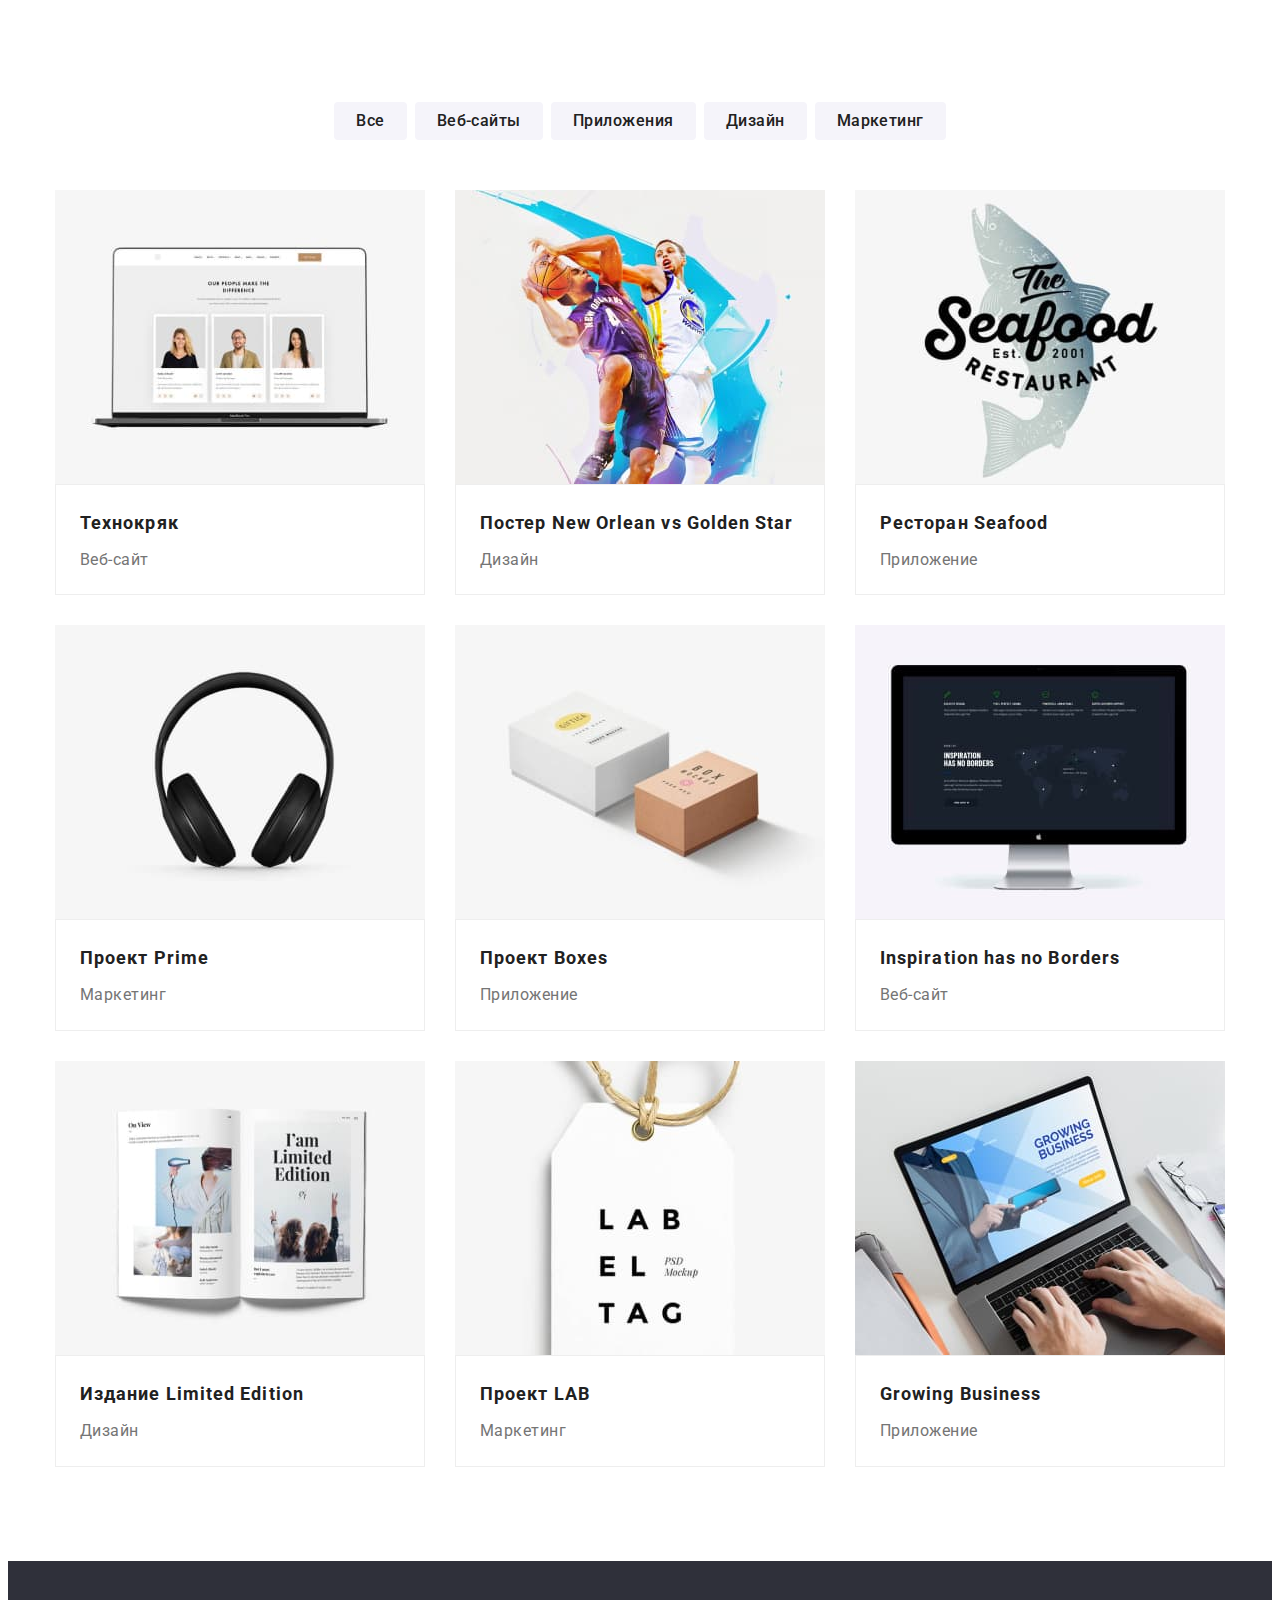
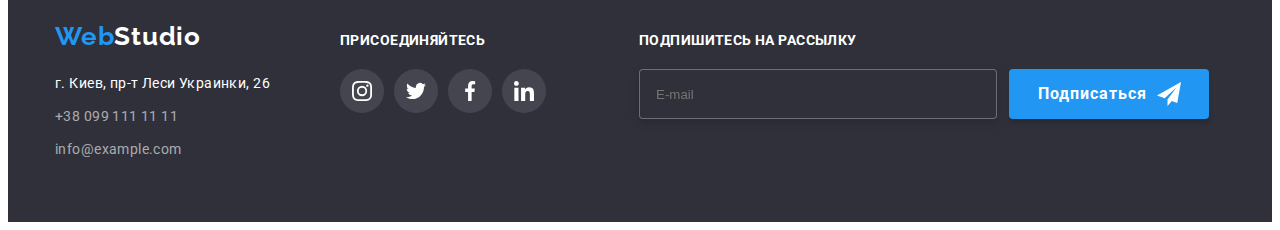
==== commit 7f7821b3: "footer" ====
--- a/portfolio.html
+++ b/portfolio.html
@@ -412,56 +412,58 @@
         </div>
       </section>
     </main>
-    <!--
+
     <footer class="footer">
       <div class="container footer-wrap">
-        <div class="footer-wrap__footer-contact-block">
-          <a class="footer-logo" href="./index.html"
-            ><span class="footer-logo__logo-span">Web</span>Studio</a
-          >
-          <address>
-            <a
-              class="footer-contact-link footer-contact-link--address-link"
-              href="https://goo.gl/maps/iWSiA93wagULa9Wx8"
-              >г. Киев, пр-т Леси Украинки, 26</a
-            ><br />
-            <a class="footer-contact-link" href="tel:+380991111111">+38 099 111 11 11</a><br />
-            <a class="footer-contact-link" href="mailto:info@example.com">info@example.com</a>
-          </address>
-        </div>
-
-        <div class="footer-wrap__footer-social-wrap">
-          <p class="join-social">присоединяйтесь</p>
-          <ul class="list footer-social-list">
-            <li class="footer-social-list__item">
-              <a href="" class="footer-social-list__link">
-                <svg class="footer-social-list__icon" width="20" height="20">
-                  <use href="./images/icons.svg#icon-instagram-footer"></use>
-                </svg>
-              </a>
-            </li>
-            <li class="footer-social-list__item">
-              <a href="" class="footer-social-list__link">
-                <svg class="footer-social-list__icon" width="20" height="20">
-                  <use href="./images/icons.svg#icon-twitter-footer"></use>
-                </svg>
-              </a>
-            </li>
-            <li class="footer-social-list__item">
-              <a href="" class="footer-social-list__link">
-                <svg class="footer-social-list__icon" width="20" height="20">
-                  <use href="./images/icons.svg#icon-facebook-footer"></use>
-                </svg>
-              </a>
-            </li>
-            <li class="footer-social-list__item">
-              <a href="" class="footer-social-list__link">
-                <svg class="footer-social-list__icon" width="20" height="20">
-                  <use href="./images/icons.svg#icon-linkedin-footer"></use>
-                </svg>
-              </a>
-            </li>
-          </ul>
+        <div class="footer-wrap__address-cont-block">
+          <div class="footer-wrap__footer-contact-block">
+            <a class="footer-logo" href="./index.html"
+              ><span class="footer-logo__logo-span">Web</span>Studio</a
+            >
+            <address>
+              <a
+                class="footer-contact-link footer-contact-link--address-link"
+                href="https://goo.gl/maps/iWSiA93wagULa9Wx8"
+                >г. Киев, пр-т Леси Украинки, 26</a
+              ><br />
+              <a class="footer-contact-link" href="tel:+380991111111">+38 099 111 11 11</a><br />
+              <a class="footer-contact-link" href="mailto:info@example.com">info@example.com</a>
+            </address>
+          </div>
+
+          <div class="footer-wrap__footer-social-wrap">
+            <p class="join-social">присоединяйтесь</p>
+            <ul class="list footer-social-list">
+              <li class="footer-social-list__item">
+                <a href="" class="footer-social-list__link">
+                  <svg class="footer-social-list__icon" width="20" height="20">
+                    <use href="./images/icons.svg#icon-instagram-footer"></use>
+                  </svg>
+                </a>
+              </li>
+              <li class="footer-social-list__item">
+                <a href="" class="footer-social-list__link">
+                  <svg class="footer-social-list__icon" width="20" height="20">
+                    <use href="./images/icons.svg#icon-twitter-footer"></use>
+                  </svg>
+                </a>
+              </li>
+              <li class="footer-social-list__item">
+                <a href="" class="footer-social-list__link">
+                  <svg class="footer-social-list__icon" width="20" height="20">
+                    <use href="./images/icons.svg#icon-facebook-footer"></use>
+                  </svg>
+                </a>
+              </li>
+              <li class="footer-social-list__item">
+                <a href="" class="footer-social-list__link">
+                  <svg class="footer-social-list__icon" width="20" height="20">
+                    <use href="./images/icons.svg#icon-linkedin-footer"></use>
+                  </svg>
+                </a>
+              </li>
+            </ul>
+          </div>
         </div>
 
         <div class="footer-wrap__footer-form-wrap">
@@ -483,6 +485,5 @@
         </div>
       </div>
     </footer>
-    -->
   </body>
 </html>
--- a/css/main.min.css
+++ b/css/main.min.css
@@ -1 +1 @@
-*{-webkit-box-sizing:border-box;box-sizing:border-box}body{font-family:"Roboto",sans-serif;font-style:normal;background-color:#fff;color:#757575}h1,h2,h3,h4,h5,h6,p,ul{margin:0;padding:0}img{display:block;max-width:100%;height:auto}.list{list-style:none}a{text-decoration:none}.container{margin-left:auto;margin-right:auto;padding-left:15px;padding-right:15px}@media screen and (min-width: 480px){.container{width:480px}}@media screen and (min-width: 768px){.container{width:768px}}@media screen and (min-width: 1200px){.container{width:1200px}}.section{padding-top:60px;padding-bottom:60px}@media screen and (min-width: 1200px){.section{padding-top:94px;padding-bottom:94px}}@media screen and (min-width: 768px){.feature-list{display:-webkit-box;display:-ms-flexbox;display:flex;-ms-flex-wrap:wrap;flex-wrap:wrap;margin:-15px}}@media screen and (max-width: 767px){.feature-list__item:not(:last-child){margin-bottom:30px}}@media screen and (min-width: 768px){.feature-list__item{margin:15px;-ms-flex-preferred-size:calc((100% - 60px)/2);flex-basis:calc((100% - 60px)/2)}}@media screen and (min-width: 1200px){.feature-list__item{margin:15px;-ms-flex-preferred-size:calc((100% - 120px)/4);flex-basis:calc((100% - 120px)/4)}}.feature-list__icon-box{margin-bottom:30px;padding-top:25px;padding-bottom:25px;text-align:center;background-color:#f5f4fa;border-radius:4px;height:120px}.feature-list__title{margin-bottom:10px;font-weight:700;font-size:14px;line-height:1.14;letter-spacing:.03em;text-transform:uppercase;color:#212121;text-align:center}.feature-list__text{font-weight:400;font-size:14px;line-height:1.71;letter-spacing:.03em;color:#757575}.about-us-section{display:none}@media screen and (min-width: 1200px){.about-us-section{display:block;padding-top:0}}.about-us-title{margin-bottom:50px;font-weight:700;font-size:36px;line-height:1.16;text-align:center;letter-spacing:.03em;color:#212121}.about-us-list{display:-webkit-box;display:-ms-flexbox;display:flex}.about-us-list__item:not(:last-child){margin-right:30px}.about-us-list__item{position:relative}.about-us-list__overlay{position:absolute;margin:0;padding-top:27px;padding-bottom:27px;width:100%;height:70px;bottom:0;opacity:1;font-weight:700;font-size:14px;line-height:1.14;text-align:center;letter-spacing:.03em;text-transform:uppercase;background-color:rgba(47,48,58,.8);color:#fff}.team{background-color:#f5f4fa}.team__title{margin-bottom:30px;font-size:28px;line-height:1.16;font-weight:700;text-align:center;letter-spacing:.03em;color:#212121}@media screen and (min-width: 1200px){.team__title{margin-bottom:50px;font-size:36px;line-height:1.17}}@media screen and (min-width: 768px){.team-list{display:-webkit-box;display:-ms-flexbox;display:flex;-ms-flex-wrap:wrap;flex-wrap:wrap;margin:-15px}}.team-list__card-item{background:#fff;-webkit-box-shadow:0px 1px 3px rgba(0,0,0,.12),0px 1px 1px rgba(0,0,0,.14),0px 2px 1px rgba(0,0,0,.2);box-shadow:0px 1px 3px rgba(0,0,0,.12),0px 1px 1px rgba(0,0,0,.14),0px 2px 1px rgba(0,0,0,.2);border-radius:0px 0px 4px 4px}@media screen and (max-width: 767px){.team-list__card-item:not(:last-child){margin-bottom:30px}}@media screen and (min-width: 768px){.team-list__card-item{margin:15px;-ms-flex-preferred-size:calc((100% - 60px)/2);flex-basis:calc((100% - 60px)/2)}}@media screen and (min-width: 1200px){.team-list__card-item{margin:15px;-ms-flex-preferred-size:calc((100% - 120px)/4);flex-basis:calc((100% - 120px)/4)}}.card-content{padding-top:30px;padding-bottom:30px}.card-content__staff-title{margin-bottom:10px;font-weight:500;font-size:16px;line-height:1.18;text-align:center;letter-spacing:.03em;color:#212121}.card-content__staff-text{margin-bottom:16px;font-weight:400;font-size:16px;line-height:1.18;text-align:center;letter-spacing:.03em;color:#757575}.staff-social-list{display:-webkit-box;display:-ms-flexbox;display:flex;-webkit-box-align:center;-ms-flex-align:center;align-items:center;-webkit-box-pack:center;-ms-flex-pack:center;justify-content:center}.staff-social-list__item:not(:last-child){margin-right:10px}.staff-social-list__link{display:-webkit-box;display:-ms-flexbox;display:flex;-webkit-box-align:center;-ms-flex-align:center;align-items:center;-webkit-box-pack:center;-ms-flex-pack:center;justify-content:center;width:44px;height:44px;cursor:pointer;border-radius:50%;color:#afb1b8;-webkit-transition:background-color 250ms cubic-bezier(0.4, 0, 0.2, 1),color 250ms cubic-bezier(0.4, 0, 0.2, 1);transition:background-color 250ms cubic-bezier(0.4, 0, 0.2, 1),color 250ms cubic-bezier(0.4, 0, 0.2, 1)}.staff-social-list__link:hover,.staff-social-list__link:focus{color:#fff;background-color:#2196f3}.staff-social-list__icon{fill:currentColor}.clients-title{margin-bottom:30px;font-size:28px;line-height:1.16;font-weight:700;text-align:center;letter-spacing:.03em;color:#212121}@media screen and (min-width: 1200px){.clients-title{margin-bottom:50px;font-size:36px;line-height:1.17}}.clients-list{display:-webkit-box;display:-ms-flexbox;display:flex;-ms-flex-wrap:wrap;flex-wrap:wrap;margin:-15px}.clients-list__item{margin:15px;-ms-flex-preferred-size:calc((100% - 60px)/2);flex-basis:calc((100% - 60px)/2)}@media screen and (min-width: 768px){.clients-list__item{margin:15px;-ms-flex-preferred-size:calc((100% - 90px)/3);flex-basis:calc((100% - 90px)/3)}}@media screen and (min-width: 1200px){.clients-list__item{margin:15px;-ms-flex-preferred-size:calc((100% - 180px)/6);flex-basis:calc((100% - 180px)/6)}}.clients-list__link{padding:16px 0;display:-webkit-box;display:-ms-flexbox;display:flex;-webkit-box-pack:center;-ms-flex-pack:center;justify-content:center;-webkit-box-align:center;-ms-flex-align:center;align-items:center;border:1px solid #afb1b8;border-radius:4px;color:#afb1b8;-webkit-transition:color 250ms cubic-bezier(0.4, 0, 0.2, 1),border 250ms cubic-bezier(0.4, 0, 0.2, 1);transition:color 250ms cubic-bezier(0.4, 0, 0.2, 1),border 250ms cubic-bezier(0.4, 0, 0.2, 1)}.clients-list__link:hover,.clients-list__link:focus{color:#2196f3;border:1px solid #2196f3}.clients-list__icon{fill:currentColor}.list-filter{display:-webkit-box;display:-ms-flexbox;display:flex;-ms-flex-wrap:wrap;flex-wrap:wrap;margin-bottom:40px}@media screen and (min-width: 768px){.list-filter{-webkit-box-pack:center;-ms-flex-pack:center;justify-content:center;margin-bottom:30px}}@media screen and (min-width: 1200px){.list-filter{-webkit-box-pack:center;-ms-flex-pack:center;justify-content:center;margin-bottom:50px}}@media screen and (max-width: 767px){.list-filter__item:nth-child(-n+3){margin-bottom:15px}}.list-filter__item:not(:last-child){margin-right:8px}.btn-filter{padding:6px 22px;font-family:"Roboto",sans-serif;font-style:normal;font-weight:500;font-size:16px;line-height:1.6;text-align:center;letter-spacing:.03em;cursor:pointer;border-radius:4px;border:0;color:#212121;background-color:#f5f4fa;-webkit-transition:background-color 250ms cubic-bezier(0.4, 0, 0.2, 1),color 250ms cubic-bezier(0.4, 0, 0.2, 1),-webkit-box-shadow 250ms cubic-bezier(0.4, 0, 0.2, 1);transition:background-color 250ms cubic-bezier(0.4, 0, 0.2, 1),color 250ms cubic-bezier(0.4, 0, 0.2, 1),-webkit-box-shadow 250ms cubic-bezier(0.4, 0, 0.2, 1);transition:background-color 250ms cubic-bezier(0.4, 0, 0.2, 1),color 250ms cubic-bezier(0.4, 0, 0.2, 1),box-shadow 250ms cubic-bezier(0.4, 0, 0.2, 1);transition:background-color 250ms cubic-bezier(0.4, 0, 0.2, 1),color 250ms cubic-bezier(0.4, 0, 0.2, 1),box-shadow 250ms cubic-bezier(0.4, 0, 0.2, 1),-webkit-box-shadow 250ms cubic-bezier(0.4, 0, 0.2, 1)}.btn-filter:hover,.btn-filter:focus{color:#fff;background-color:#2196f3;-webkit-box-shadow:0px 3px 1px rgba(0,0,0,.1),0px 1px 2px rgba(0,0,0,.08),0px 2px 2px rgba(0,0,0,.12);box-shadow:0px 3px 1px rgba(0,0,0,.1),0px 1px 2px rgba(0,0,0,.08),0px 2px 2px rgba(0,0,0,.12)}@media screen and (min-width: 768px){.project-list{display:-webkit-box;display:-ms-flexbox;display:flex;-ms-flex-wrap:wrap;flex-wrap:wrap;margin:-15px}}.project-list__item{position:relative}@media screen and (min-width: 768px){.project-list__item{margin:15px;-ms-flex-preferred-size:calc((100% - 60px)/2);flex-basis:calc((100% - 60px)/2)}}@media screen and (min-width: 1200px){.project-list__item{margin:15px;-ms-flex-preferred-size:calc((100% - 90px)/3);flex-basis:calc((100% - 90px)/3)}}.project-list__item:not(:last-child){margin-bottom:30px}@media screen and (min-width: 768px){.project-list__item:not(:last-child){margin:15px;-ms-flex-preferred-size:calc((100% - 60px)/2);flex-basis:calc((100% - 60px)/2)}}@media screen and (min-width: 1200px){.project-list__item:not(:last-child){margin:15px;-ms-flex-preferred-size:calc((100% - 90px)/3);flex-basis:calc((100% - 90px)/3)}}.project-list__link{display:inline-block;text-decoration:none;background-color:#fff;-webkit-transition:-webkit-box-shadow 250ms cubic-bezier(0.4, 0, 0.2, 1);transition:-webkit-box-shadow 250ms cubic-bezier(0.4, 0, 0.2, 1);transition:box-shadow 250ms cubic-bezier(0.4, 0, 0.2, 1);transition:box-shadow 250ms cubic-bezier(0.4, 0, 0.2, 1), -webkit-box-shadow 250ms cubic-bezier(0.4, 0, 0.2, 1)}.project-list__link:hover,.project-list__link:focus{text-decoration:none;-webkit-box-shadow:0px 1px 1px rgba(0,0,0,.12),0px 4px 4px rgba(0,0,0,.06),1px 4px 6px rgba(0,0,0,.16);box-shadow:0px 1px 1px rgba(0,0,0,.12),0px 4px 4px rgba(0,0,0,.06),1px 4px 6px rgba(0,0,0,.16)}.project-list__card-overlay{position:relative;overflow:hidden}.project-list__overlay-text{position:absolute;top:0;margin:0;font-weight:400;font-size:18px;line-height:1.55;letter-spacing:.03em;width:354px;height:100%;opacity:0;color:#fff;overflow:scroll;background:rgba(33,150,243,.9);-webkit-transform:translateY(100%);transform:translateY(100%);-webkit-transition:opacity 250ms cubic-bezier(0.4, 0, 0.2, 1),-webkit-transform 250ms cubic-bezier(0.4, 0, 0.2, 1);transition:opacity 250ms cubic-bezier(0.4, 0, 0.2, 1),-webkit-transform 250ms cubic-bezier(0.4, 0, 0.2, 1);transition:opacity 250ms cubic-bezier(0.4, 0, 0.2, 1),transform 250ms cubic-bezier(0.4, 0, 0.2, 1);transition:opacity 250ms cubic-bezier(0.4, 0, 0.2, 1),transform 250ms cubic-bezier(0.4, 0, 0.2, 1),-webkit-transform 250ms cubic-bezier(0.4, 0, 0.2, 1)}@media screen and (min-width: 768px){.project-list__overlay-text{padding:49px 24px;overflow:auto}}@media screen and (min-width: 1200px){.project-list__overlay-text{padding:62px 24px}}.project-list__link:hover .project-list__overlay-text{opacity:1;-webkit-transform:translateY(0);transform:translateY(0)}.project-card{padding:20px 24px;border:1px solid #eee}.project-card__title{margin-bottom:4px;font-weight:700;font-size:18px;line-height:2;letter-spacing:.06em;color:#212121}.project-card__type{font-weight:400;font-size:16px;line-height:1.87;letter-spacing:.03em;color:#757575}/*# sourceMappingURL=main.min.css.map */+*{-webkit-box-sizing:border-box;box-sizing:border-box}body{font-family:"Roboto",sans-serif;font-style:normal;background-color:#fff;color:#757575}h1,h2,h3,h4,h5,h6,p,ul{margin:0;padding:0}img{display:block;max-width:100%;height:auto}.list{list-style:none}a{text-decoration:none}.container{margin-left:auto;margin-right:auto;padding-left:15px;padding-right:15px}@media screen and (min-width: 480px){.container{width:480px}}@media screen and (min-width: 768px){.container{width:768px}}@media screen and (min-width: 1200px){.container{width:1200px}}.section{padding-top:60px;padding-bottom:60px}@media screen and (min-width: 1200px){.section{padding-top:94px;padding-bottom:94px}}.header{border-bottom:1px solid #ececec}.header-nav{display:-webkit-box;display:-ms-flexbox;display:flex;-webkit-box-align:center;-ms-flex-align:center;align-items:center}.logo,.footer-logo{font-family:"Raleway";font-weight:700;font-size:26px;line-height:1.19;letter-spacing:.03em;text-decoration:none}.logo--header{color:#212121}.header-nav__logo{margin-right:93px;padding-top:24px;padding-bottom:25px}.logo__logo-span{color:#2196f3}.navigation{display:-webkit-box;display:-ms-flexbox;display:flex}.navigation__item:not(:last-child){margin-right:50px}.navigation__link{display:block;padding-top:32px;padding-bottom:32px;color:#212121;font-weight:500;font-size:14px;line-height:1.14;letter-spacing:.02em;text-decoration:none;-webkit-transition:color 250ms cubic-bezier(0.4, 0, 0.2, 1);transition:color 250ms cubic-bezier(0.4, 0, 0.2, 1)}.navigation__link:hover,.navigation__link:focus{color:#2196f3}.navigation__link--action{color:#2196f3;position:relative}.navigation__link--action::after{content:"";position:absolute;left:0;bottom:0;display:block;background-color:#2196f3;height:4px;border-radius:2px;width:100%}.contact{margin-left:auto}.contact__link{font-weight:500;font-size:14px;line-height:1.14;letter-spacing:.02em;color:#757575;text-decoration:none;-webkit-transition:color 250ms cubic-bezier(0.4, 0, 0.2, 1);transition:color 250ms cubic-bezier(0.4, 0, 0.2, 1)}.contact__link:hover,.contact__link:focus{color:#2196f3}.contact__link--margin{margin-left:50px}.contact__icon{margin-right:10px;fill:currentColor}.hero{margin-left:auto;margin-right:auto;padding:118px 60px;text-align:center;background-size:cover;background-image:-webkit-gradient(linear, left top, right top, from(rgba(47, 48, 58, 0.4)), to(rgba(47, 48, 58, 0.4))),url(../images/hero-bg-mob.jpg);background-image:linear-gradient(to right, rgba(47, 48, 58, 0.4), rgba(47, 48, 58, 0.4)),url(../images/hero-bg-mob.jpg)}@media(min-device-pixel-ratio: 2),(-webkit-min-device-pixel-ratio: 2),(min-resolution: 192dpi),(min-resolution: 2dppx){.hero{background-image:-webkit-gradient(linear, left top, right top, from(rgba(47, 48, 58, 0.4)), to(rgba(47, 48, 58, 0.4))),url(../images/hero-bg-mob@2x.jpg);background-image:linear-gradient(to right, rgba(47, 48, 58, 0.4), rgba(47, 48, 58, 0.4)),url(../images/hero-bg-mob@2x.jpg)}}@media screen and (max-width: 335px){.hero{padding:118px 30px}}@media screen and (min-width: 480px){.hero{min-width:480px}}@media screen and (min-width: 768px){.hero{min-width:768px;padding:118px 204px;background-image:-webkit-gradient(linear, left top, right top, from(rgba(47, 48, 58, 0.4)), to(rgba(47, 48, 58, 0.4))),url(../images/hero-bg-tablet.jpg);background-image:linear-gradient(to right, rgba(47, 48, 58, 0.4), rgba(47, 48, 58, 0.4)),url(../images/hero-bg-tablet.jpg)}}@media screen and (min-width: 768px)and (min-device-pixel-ratio: 2),screen and (min-width: 768px)and (-webkit-min-device-pixel-ratio: 2),screen and (min-width: 768px)and (min-resolution: 192dpi),screen and (min-width: 768px)and (min-resolution: 2dppx){.hero{background-image:-webkit-gradient(linear, left top, right top, from(rgba(47, 48, 58, 0.4)), to(rgba(47, 48, 58, 0.4))),url(../images/hero-bg-tablet@2x.jpg);background-image:linear-gradient(to right, rgba(47, 48, 58, 0.4), rgba(47, 48, 58, 0.4)),url(../images/hero-bg-tablet@2x.jpg)}}@media screen and (min-width: 1200px){.hero{width:auto;max-width:1600px;padding-top:200px;padding-bottom:200px;background-image:-webkit-gradient(linear, left top, right top, from(rgba(47, 48, 58, 0.4)), to(rgba(47, 48, 58, 0.4))),url(../images/hero-bg-desctop.jpg);background-image:linear-gradient(to right, rgba(47, 48, 58, 0.4), rgba(47, 48, 58, 0.4)),url(../images/hero-bg-desctop.jpg)}}@media screen and (min-width: 1200px)and (min-device-pixel-ratio: 2),screen and (min-width: 1200px)and (-webkit-min-device-pixel-ratio: 2),screen and (min-width: 1200px)and (min-resolution: 192dpi),screen and (min-width: 1200px)and (min-resolution: 2dppx){.hero{background-image:-webkit-gradient(linear, left top, right top, from(rgba(47, 48, 58, 0.4)), to(rgba(47, 48, 58, 0.4))),url(../images/hero-bg-desctop@2x.jpg);background-image:linear-gradient(to right, rgba(47, 48, 58, 0.4), rgba(47, 48, 58, 0.4)),url(../images/hero-bg-desctop@2x.jpg)}}.hero__title{margin-bottom:30px;margin-left:auto;margin-right:auto;width:360px;font-weight:900;font-size:26px;line-height:1.62;text-align:center;letter-spacing:.06em;text-transform:uppercase;color:#fff}@media screen and (min-width: 1200px){.hero__title{min-width:695px;font-size:44px;line-height:1.36}}.foooter-form-bnt,.btn-order{font-family:"Roboto",sans-serif;font-style:normal;font-weight:700;font-size:16px;line-height:1.87;letter-spacing:.06em;border:0px;border-radius:4px}.btn-order{padding:10px 32px;text-align:center;cursor:pointer;color:#fff;background:#2196f3;-webkit-box-shadow:0px 4px 4px rgba(0,0,0,.15);box-shadow:0px 4px 4px rgba(0,0,0,.15);-webkit-transition:background-color 250ms cubic-bezier(0.4, 0, 0.2, 1);transition:background-color 250ms cubic-bezier(0.4, 0, 0.2, 1)}.btn-order:hover,.btn-order:focus{background-color:#188ce8}@media screen and (min-width: 768px){.feature-list{display:-webkit-box;display:-ms-flexbox;display:flex;-ms-flex-wrap:wrap;flex-wrap:wrap;margin:-15px}}@media screen and (max-width: 767px){.feature-list__item:not(:last-child){margin-bottom:30px}}@media screen and (min-width: 768px){.feature-list__item{margin:15px;-ms-flex-preferred-size:calc((100% - 60px)/2);flex-basis:calc((100% - 60px)/2)}}@media screen and (min-width: 1200px){.feature-list__item{margin:15px;-ms-flex-preferred-size:calc((100% - 120px)/4);flex-basis:calc((100% - 120px)/4)}}.feature-list__icon-box{margin-bottom:30px;padding-top:25px;padding-bottom:25px;text-align:center;background-color:#f5f4fa;border-radius:4px;height:120px}.feature-list__title{margin-bottom:10px;font-weight:700;font-size:14px;line-height:1.14;letter-spacing:.03em;text-transform:uppercase;color:#212121;text-align:center}.feature-list__text{font-weight:400;font-size:14px;line-height:1.71;letter-spacing:.03em;color:#757575}.about-us-section{display:none}@media screen and (min-width: 1200px){.about-us-section{display:block;padding-top:0}}.about-us-title{margin-bottom:50px;font-weight:700;font-size:36px;line-height:1.16;text-align:center;letter-spacing:.03em;color:#212121}.about-us-list{display:-webkit-box;display:-ms-flexbox;display:flex}.about-us-list__item:not(:last-child){margin-right:30px}.about-us-list__item{position:relative}.about-us-list__overlay{position:absolute;margin:0;padding-top:27px;padding-bottom:27px;width:100%;height:70px;bottom:0;opacity:1;font-weight:700;font-size:14px;line-height:1.14;text-align:center;letter-spacing:.03em;text-transform:uppercase;background-color:rgba(47,48,58,.8);color:#fff}.team{background-color:#f5f4fa}.team__title{margin-bottom:30px;font-size:28px;line-height:1.16;font-weight:700;text-align:center;letter-spacing:.03em;color:#212121}@media screen and (min-width: 1200px){.team__title{margin-bottom:50px;font-size:36px;line-height:1.17}}@media screen and (min-width: 768px){.team-list{display:-webkit-box;display:-ms-flexbox;display:flex;-ms-flex-wrap:wrap;flex-wrap:wrap;margin:-15px}}.team-list__card-item{background:#fff;-webkit-box-shadow:0px 1px 3px rgba(0,0,0,.12),0px 1px 1px rgba(0,0,0,.14),0px 2px 1px rgba(0,0,0,.2);box-shadow:0px 1px 3px rgba(0,0,0,.12),0px 1px 1px rgba(0,0,0,.14),0px 2px 1px rgba(0,0,0,.2);border-radius:0px 0px 4px 4px}@media screen and (max-width: 767px){.team-list__card-item:not(:last-child){margin-bottom:30px}}@media screen and (min-width: 768px){.team-list__card-item{margin:15px;-ms-flex-preferred-size:calc((100% - 60px)/2);flex-basis:calc((100% - 60px)/2)}}@media screen and (min-width: 1200px){.team-list__card-item{margin:15px;-ms-flex-preferred-size:calc((100% - 120px)/4);flex-basis:calc((100% - 120px)/4)}}.card-content{padding-top:30px;padding-bottom:30px}.card-content__staff-title{margin-bottom:10px;font-weight:500;font-size:16px;line-height:1.18;text-align:center;letter-spacing:.03em;color:#212121}.card-content__staff-text{margin-bottom:16px;font-weight:400;font-size:16px;line-height:1.18;text-align:center;letter-spacing:.03em;color:#757575}.staff-social-list{display:-webkit-box;display:-ms-flexbox;display:flex;-webkit-box-align:center;-ms-flex-align:center;align-items:center;-webkit-box-pack:center;-ms-flex-pack:center;justify-content:center}.staff-social-list__item:not(:last-child){margin-right:10px}.staff-social-list__link{display:-webkit-box;display:-ms-flexbox;display:flex;-webkit-box-align:center;-ms-flex-align:center;align-items:center;-webkit-box-pack:center;-ms-flex-pack:center;justify-content:center;width:44px;height:44px;cursor:pointer;border-radius:50%;color:#afb1b8;-webkit-transition:background-color 250ms cubic-bezier(0.4, 0, 0.2, 1),color 250ms cubic-bezier(0.4, 0, 0.2, 1);transition:background-color 250ms cubic-bezier(0.4, 0, 0.2, 1),color 250ms cubic-bezier(0.4, 0, 0.2, 1)}.staff-social-list__link:hover,.staff-social-list__link:focus{color:#fff;background-color:#2196f3}.staff-social-list__icon{fill:currentColor}.clients-title{margin-bottom:30px;font-size:28px;line-height:1.16;font-weight:700;text-align:center;letter-spacing:.03em;color:#212121}@media screen and (min-width: 1200px){.clients-title{margin-bottom:50px;font-size:36px;line-height:1.17}}.clients-list{display:-webkit-box;display:-ms-flexbox;display:flex;-ms-flex-wrap:wrap;flex-wrap:wrap;margin:-15px}.clients-list__item{margin:15px;-ms-flex-preferred-size:calc((100% - 60px)/2);flex-basis:calc((100% - 60px)/2)}@media screen and (min-width: 768px){.clients-list__item{margin:15px;-ms-flex-preferred-size:calc((100% - 90px)/3);flex-basis:calc((100% - 90px)/3)}}@media screen and (min-width: 1200px){.clients-list__item{margin:15px;-ms-flex-preferred-size:calc((100% - 180px)/6);flex-basis:calc((100% - 180px)/6)}}.clients-list__link{padding:16px 0;display:-webkit-box;display:-ms-flexbox;display:flex;-webkit-box-pack:center;-ms-flex-pack:center;justify-content:center;-webkit-box-align:center;-ms-flex-align:center;align-items:center;border:1px solid #afb1b8;border-radius:4px;color:#afb1b8;-webkit-transition:color 250ms cubic-bezier(0.4, 0, 0.2, 1),border 250ms cubic-bezier(0.4, 0, 0.2, 1);transition:color 250ms cubic-bezier(0.4, 0, 0.2, 1),border 250ms cubic-bezier(0.4, 0, 0.2, 1)}.clients-list__link:hover,.clients-list__link:focus{color:#2196f3;border:1px solid #2196f3}.clients-list__icon{fill:currentColor}.list-filter{display:-webkit-box;display:-ms-flexbox;display:flex;-ms-flex-wrap:wrap;flex-wrap:wrap;margin-bottom:40px}@media screen and (min-width: 768px){.list-filter{-webkit-box-pack:center;-ms-flex-pack:center;justify-content:center;margin-bottom:30px}}@media screen and (min-width: 1200px){.list-filter{-webkit-box-pack:center;-ms-flex-pack:center;justify-content:center;margin-bottom:50px}}@media screen and (max-width: 767px){.list-filter__item:nth-child(-n+3){margin-bottom:15px}}.list-filter__item:not(:last-child){margin-right:8px}.btn-filter{padding:6px 22px;font-family:"Roboto",sans-serif;font-style:normal;font-weight:500;font-size:16px;line-height:1.6;text-align:center;letter-spacing:.03em;cursor:pointer;border-radius:4px;border:0;color:#212121;background-color:#f5f4fa;-webkit-transition:background-color 250ms cubic-bezier(0.4, 0, 0.2, 1),color 250ms cubic-bezier(0.4, 0, 0.2, 1),-webkit-box-shadow 250ms cubic-bezier(0.4, 0, 0.2, 1);transition:background-color 250ms cubic-bezier(0.4, 0, 0.2, 1),color 250ms cubic-bezier(0.4, 0, 0.2, 1),-webkit-box-shadow 250ms cubic-bezier(0.4, 0, 0.2, 1);transition:background-color 250ms cubic-bezier(0.4, 0, 0.2, 1),color 250ms cubic-bezier(0.4, 0, 0.2, 1),box-shadow 250ms cubic-bezier(0.4, 0, 0.2, 1);transition:background-color 250ms cubic-bezier(0.4, 0, 0.2, 1),color 250ms cubic-bezier(0.4, 0, 0.2, 1),box-shadow 250ms cubic-bezier(0.4, 0, 0.2, 1),-webkit-box-shadow 250ms cubic-bezier(0.4, 0, 0.2, 1)}.btn-filter:hover,.btn-filter:focus{color:#fff;background-color:#2196f3;-webkit-box-shadow:0px 3px 1px rgba(0,0,0,.1),0px 1px 2px rgba(0,0,0,.08),0px 2px 2px rgba(0,0,0,.12);box-shadow:0px 3px 1px rgba(0,0,0,.1),0px 1px 2px rgba(0,0,0,.08),0px 2px 2px rgba(0,0,0,.12)}@media screen and (min-width: 768px){.project-list{display:-webkit-box;display:-ms-flexbox;display:flex;-ms-flex-wrap:wrap;flex-wrap:wrap;margin:-15px}}.project-list__item{position:relative}@media screen and (min-width: 768px){.project-list__item{margin:15px;-ms-flex-preferred-size:calc((100% - 60px)/2);flex-basis:calc((100% - 60px)/2)}}@media screen and (min-width: 1200px){.project-list__item{margin:15px;-ms-flex-preferred-size:calc((100% - 90px)/3);flex-basis:calc((100% - 90px)/3)}}.project-list__item:not(:last-child){margin-bottom:30px}@media screen and (min-width: 768px){.project-list__item:not(:last-child){margin:15px;-ms-flex-preferred-size:calc((100% - 60px)/2);flex-basis:calc((100% - 60px)/2)}}@media screen and (min-width: 1200px){.project-list__item:not(:last-child){margin:15px;-ms-flex-preferred-size:calc((100% - 90px)/3);flex-basis:calc((100% - 90px)/3)}}.project-list__link{display:inline-block;text-decoration:none;background-color:#fff;-webkit-transition:-webkit-box-shadow 250ms cubic-bezier(0.4, 0, 0.2, 1);transition:-webkit-box-shadow 250ms cubic-bezier(0.4, 0, 0.2, 1);transition:box-shadow 250ms cubic-bezier(0.4, 0, 0.2, 1);transition:box-shadow 250ms cubic-bezier(0.4, 0, 0.2, 1), -webkit-box-shadow 250ms cubic-bezier(0.4, 0, 0.2, 1)}.project-list__link:hover,.project-list__link:focus{text-decoration:none;-webkit-box-shadow:0px 1px 1px rgba(0,0,0,.12),0px 4px 4px rgba(0,0,0,.06),1px 4px 6px rgba(0,0,0,.16);box-shadow:0px 1px 1px rgba(0,0,0,.12),0px 4px 4px rgba(0,0,0,.06),1px 4px 6px rgba(0,0,0,.16)}.project-list__card-overlay{position:relative;overflow:hidden}.project-list__overlay-text{position:absolute;top:0;margin:0;font-weight:400;font-size:18px;line-height:1.55;letter-spacing:.03em;width:100%;height:100%;opacity:0;color:#fff;overflow:scroll;background:rgba(33,150,243,.9);-webkit-transform:translateY(100%);transform:translateY(100%);-webkit-transition:opacity 250ms cubic-bezier(0.4, 0, 0.2, 1),-webkit-transform 250ms cubic-bezier(0.4, 0, 0.2, 1);transition:opacity 250ms cubic-bezier(0.4, 0, 0.2, 1),-webkit-transform 250ms cubic-bezier(0.4, 0, 0.2, 1);transition:opacity 250ms cubic-bezier(0.4, 0, 0.2, 1),transform 250ms cubic-bezier(0.4, 0, 0.2, 1);transition:opacity 250ms cubic-bezier(0.4, 0, 0.2, 1),transform 250ms cubic-bezier(0.4, 0, 0.2, 1),-webkit-transform 250ms cubic-bezier(0.4, 0, 0.2, 1)}@media screen and (min-width: 768px){.project-list__overlay-text{padding:49px 24px;overflow:auto}}@media screen and (min-width: 1200px){.project-list__overlay-text{padding:62px 24px}}.project-list__link:hover .project-list__overlay-text{opacity:1;-webkit-transform:translateY(0);transform:translateY(0)}.project-card{padding:20px 24px;border:1px solid #eee}.project-card__title{margin-bottom:4px;font-weight:700;font-size:18px;line-height:2;letter-spacing:.06em;color:#212121}.project-card__type{font-weight:400;font-size:16px;line-height:1.87;letter-spacing:.03em;color:#757575}.footer{background-color:#2f303a;padding-top:60px;padding-bottom:60px}@media screen and (min-width: 1200px){.footer-wrap{display:-webkit-box;display:-ms-flexbox;display:flex;-webkit-box-align:baseline;-ms-flex-align:baseline;align-items:baseline}}.footer-wrap__address-cont-block{text-align:center}@media screen and (min-width: 768px){.footer-wrap__address-cont-block{display:-webkit-box;display:-ms-flexbox;display:flex;-ms-flex-pack:distribute;justify-content:space-around;-webkit-box-align:baseline;-ms-flex-align:baseline;align-items:baseline;margin-bottom:60px}}@media screen and (min-width: 1200px){.footer-wrap__address-cont-block{margin-bottom:0;text-align:left}}@media screen and (max-width: 767px){.footer-wrap__footer-contact-block{margin-bottom:60px}}@media screen and (min-width: 768px){.footer-wrap__footer-contact-block{margin-right:165px}}@media screen and (min-width: 1200px){.footer-wrap__footer-contact-block{margin-right:70px;margin-bottom:0px}}.footer-logo{display:inline-block;margin-bottom:20px;color:#fff}.footer-logo__logo-span{color:#2196f3}@media screen and (max-width: 767px){.footer-wrap__footer-social-wrap{margin-bottom:60px}}@media screen and (min-width: 1200px){.footer-wrap__footer-social-wrap{margin-right:93px;margin-bottom:0px}}.footer-contact-link{display:inline-block;font-weight:400;font-style:normal;text-decoration:none;font-size:14px;line-height:1.71;letter-spacing:.03em;color:rgba(255,255,255,.6);-webkit-transition:color 250ms cubic-bezier(0.4, 0, 0.2, 1);transition:color 250ms cubic-bezier(0.4, 0, 0.2, 1)}.footer-contact-link:hover,.footer-contact-link:focus{color:#2196f3;text-decoration:none}.footer-contact-link:not(:last-child){margin-bottom:8px}@media screen and (min-width: 1200px){.footer-contact-link:not(:last-child){margin-bottom:9px}}.footer-contact-link--address-link{color:#fff;font-style:normal}.join-social{margin-bottom:20px;font-weight:700;font-style:normal;font-size:14px;line-height:1.14;letter-spacing:.03em;text-transform:uppercase;color:#fff}.footer-social-list{display:-webkit-box;display:-ms-flexbox;display:flex}@media screen and (max-width: 1199px){.footer-social-list{-webkit-box-pack:center;-ms-flex-pack:center;justify-content:center}}@media screen and (min-width: 1200px){.footer-social-list{-webkit-box-pack:start;-ms-flex-pack:start;justify-content:flex-start}}.footer-social-list__item:not(:last-child){margin-right:10px}.footer-social-list__link{display:-webkit-box;display:-ms-flexbox;display:flex;-webkit-box-align:center;-ms-flex-align:center;align-items:center;-webkit-box-pack:center;-ms-flex-pack:center;justify-content:center;width:44px;height:44px;color:#fff;background-color:rgba(255,255,255,.1);border-radius:50%;cursor:pointer;-webkit-transition:background-color 250ms cubic-bezier(0.4, 0, 0.2, 1);transition:background-color 250ms cubic-bezier(0.4, 0, 0.2, 1)}.footer-social-list__link:hover,.footer-social-list__link:focus{background-color:#2196f3}.footer-social-list__icon{fill:currentColor}@media screen and (max-width: 1199px){.footer-wrap__footer-form-wrap{text-align:center}}@media screen and (min-width: 1200px){.footer-form-email{display:-webkit-box;display:-ms-flexbox;display:flex}}.footer-form-email__input{display:inline-block;width:358px;height:50px;padding:15px 16px;border:1px solid rgba(255,255,255,.3);-webkit-filter:drop-shadow(0px 4px 4px rgba(0, 0, 0, 0.15));filter:drop-shadow(0px 4px 4px rgba(0, 0, 0, 0.15));border-radius:4px;background-color:#2f303a;color:#fff}.foooter-form-bnt{width:200px;height:50px;padding-top:10px;padding-bottom:10px;padding-left:29px;padding-right:28px;margin-top:20px;margin-left:auto;margin-right:auto;display:-webkit-box;display:-ms-flexbox;display:flex;-webkit-box-align:center;-ms-flex-align:center;align-items:center;text-align:center;color:#fff;background-color:#2196f3;-webkit-box-shadow:0px 4px 4px rgba(0,0,0,.15);box-shadow:0px 4px 4px rgba(0,0,0,.15)}@media screen and (min-width: 1200px){.foooter-form-bnt{margin-left:12px;margin-top:0px}}.foooter-form-bnt__icon{margin-top:13px;margin-bottom:13px;margin-left:10px}/*# sourceMappingURL=main.min.css.map */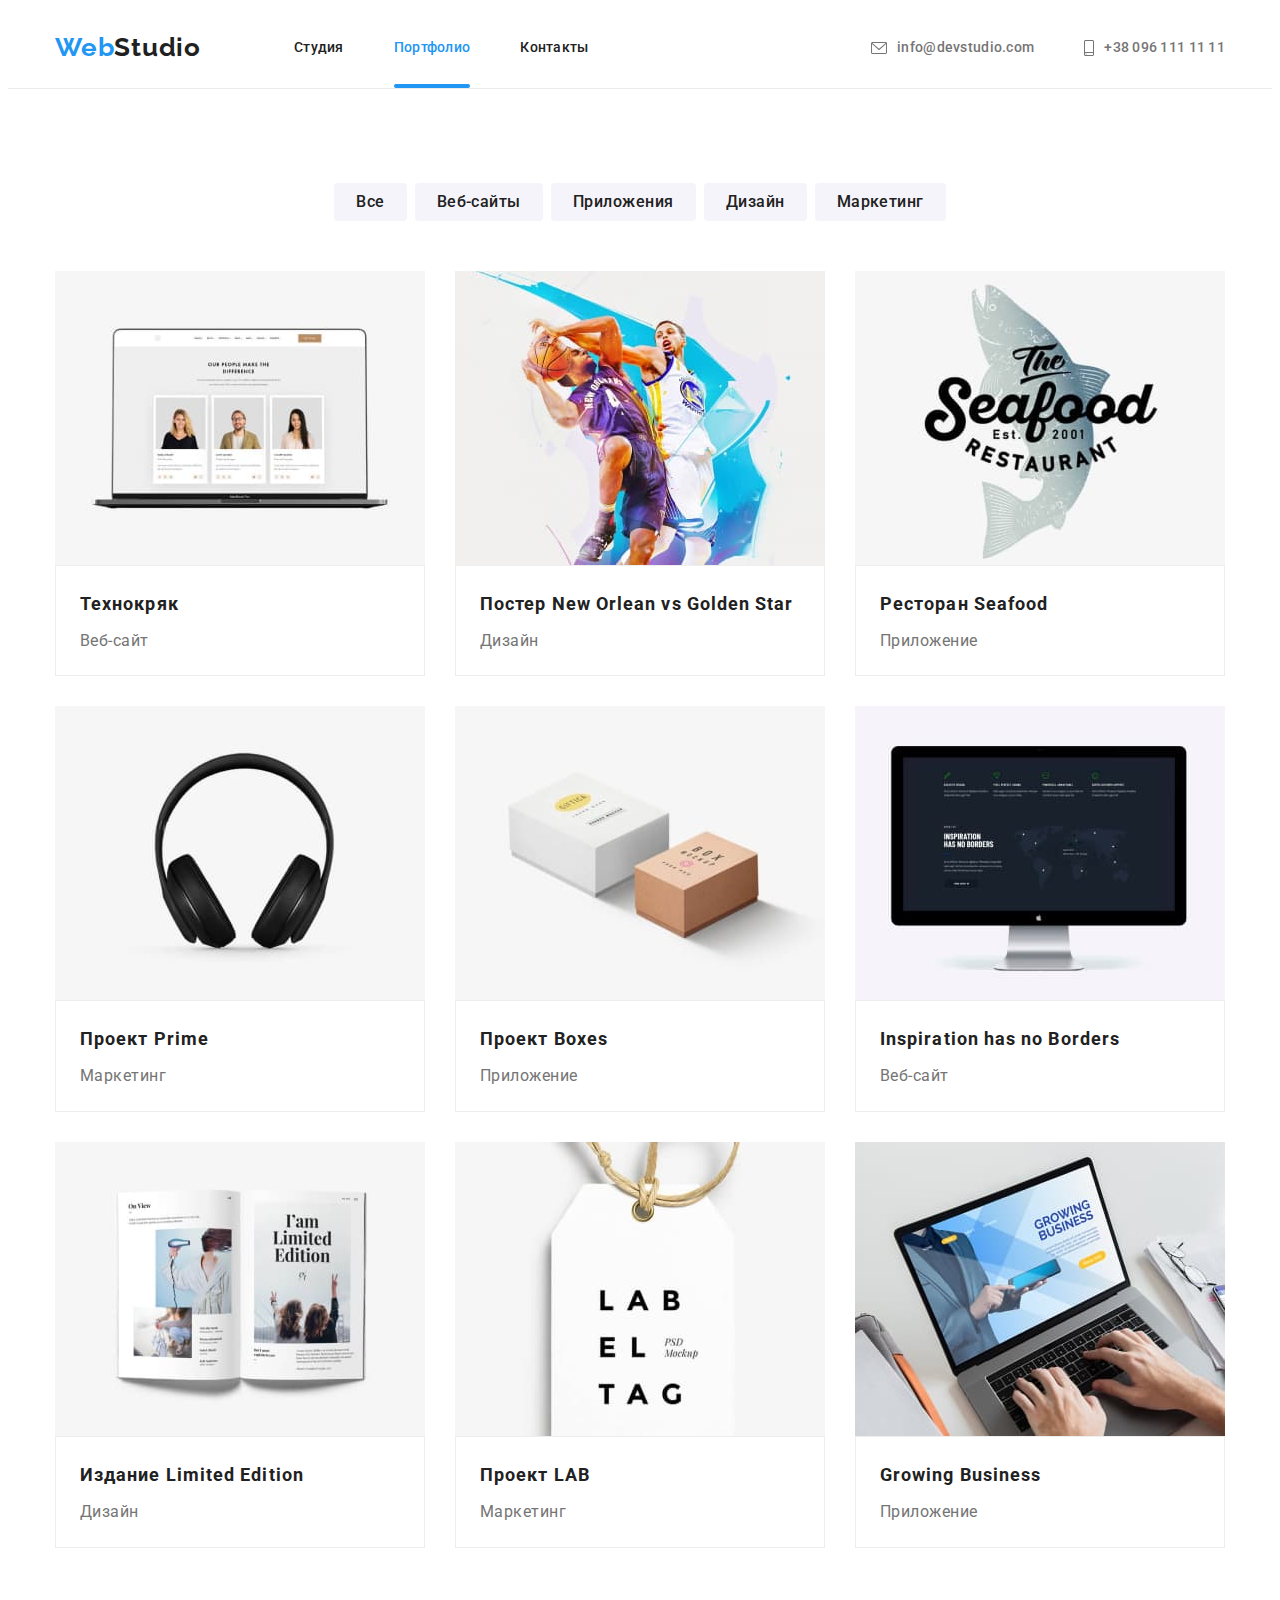
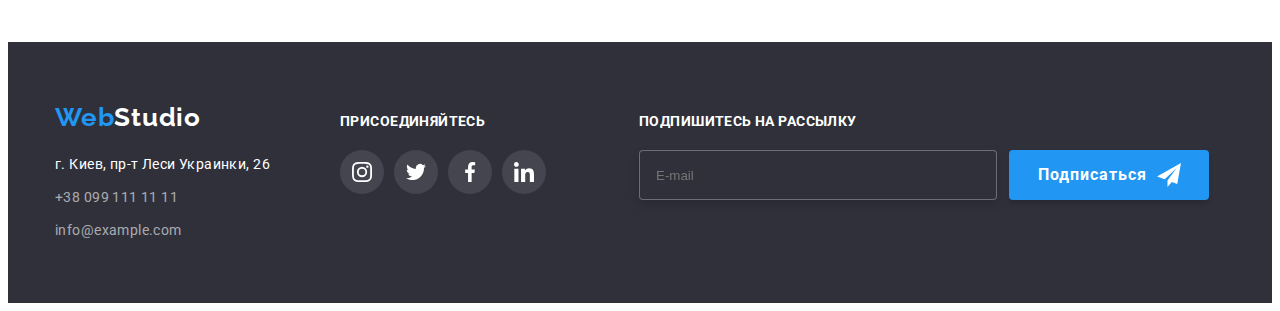
==== commit a25503a4: "portfolio header" ====
--- a/portfolio.html
+++ b/portfolio.html
@@ -24,45 +24,74 @@
   </head>
 
   <body>
-    <!--
     <header class="header">
       <div class="container header-nav">
         <a class="logo logo--header header-nav__logo" href="./index.html"
           ><span class="logo__logo-span">Web</span>Studio</a
         >
-
-        <nav>
-          <ul class="navigation list">
-            <li class="navigation__item">
-              <a class="navigation__link" href="./index.html">Студия</a>
-            </li>
-            <li class="navigation__item">
-              <a class="navigation__link navigation__link--action" href="./portfolio.html"
-                >Портфолио</a
-              >
-            </li>
-            <li class="navigation__item"><a class="navigation__link" href="">Контакты</a></li>
+        <button
+          type="button"
+          class="menu-button"
+          aria-expanded="false"
+          aria-controls="menu-container"
+          data-menu-button
+        >
+          <svg width="40" height="40" aria-label="Переключатель мобильного меню">
+            <use
+              class="menu-button__icon-close-menu"
+              href="./images/icons.svg#icon-close-menu"
+            ></use>
+            <use class="menu-button__icon-menu" href="./images/icons.svg#icon-menu"></use>
+          </svg>
+        </button>
+        <div class="menu-container" id="menu-container" data-menu>
+          <nav class="nav-menu">
+            <ul class="navigation list">
+              <li class="navigation__item">
+                <a class="navigation__link" href="./index.html">Студия</a>
+              </li>
+              <li class="navigation__item">
+                <a class="navigation__link navigation__link--action" href="./portfolio.html"
+                  >Портфолио</a
+                >
+              </li>
+              <li class="navigation__item"><a class="navigation__link" href="">Контакты</a></li>
+            </ul>
+          </nav>
+
+          <div class="contact">
+            <a class="contact__link contact__link--accent" href="tel:+380961111111">
+              <svg class="contact__icon contact__icon--phone" width="10" height="16">
+                <use href="./images/icons.svg#icon-smartphone"></use>
+              </svg>
+              +38 096 111 11 11</a
+            >
+
+            <a class="contact__link contact__link--margin" href="mailto:info@devstudio.com">
+              <svg class="contact__icon contact__icon--email" width="16" height="12">
+                <use href="./images/icons.svg#icon-envelope"></use>
+              </svg>
+              info@devstudio.com</a
+            >
+          </div>
+
+          <ul class="menu-social list">
+            <li class="menu-social__item">
+              <a class="menu-social__link" href="">Instagram</a>
+            </li>
+            <li class="menu-social__item">
+              <a class="menu-social__link" href="">Twitter</a>
+            </li>
+            <li class="menu-social__item">
+              <a class="menu-social__link" href="">Facebook</a>
+            </li>
+            <li class="menu-social__item">
+              <a class="menu-social__link" href="">LinkedIn</a>
+            </li>
           </ul>
-        </nav>
-
-        <div class="contact">
-          <a class="contact__link" href="tel:+380961111111">
-            <svg class="contact__icon" width="16" height="12">
-              <use href="./images/icons.svg#icon-envelope"></use>
-            </svg>
-            +38 096 111 11 11</a
-          >
-
-          <a class="contact__link contact__link--margin" href="mailto:info@devstudio.com">
-            <svg class="contact__icon" width="10" height="16">
-              <use href="./images/icons.svg#icon-smartphone"></use>
-            </svg>
-            info@devstudio.com</a
-          >
         </div>
       </div>
     </header>
--->
     <main>
       <section class="section">
         <div class="container">
@@ -485,5 +514,6 @@
         </div>
       </div>
     </footer>
+    <script src="./js/mobile-menu.js"></script>
   </body>
 </html>
--- a/css/main.min.css
+++ b/css/main.min.css
@@ -1 +1 @@
-*{-webkit-box-sizing:border-box;box-sizing:border-box}body{font-family:"Roboto",sans-serif;font-style:normal;background-color:#fff;color:#757575}h1,h2,h3,h4,h5,h6,p,ul{margin:0;padding:0}img{display:block;max-width:100%;height:auto}.list{list-style:none}a{text-decoration:none}.container{margin-left:auto;margin-right:auto;padding-left:15px;padding-right:15px}@media screen and (min-width: 480px){.container{width:480px}}@media screen and (min-width: 768px){.container{width:768px}}@media screen and (min-width: 1200px){.container{width:1200px}}.section{padding-top:60px;padding-bottom:60px}@media screen and (min-width: 1200px){.section{padding-top:94px;padding-bottom:94px}}.header{border-bottom:1px solid #ececec}.header-nav{display:-webkit-box;display:-ms-flexbox;display:flex;-webkit-box-align:center;-ms-flex-align:center;align-items:center}.logo,.footer-logo{font-family:"Raleway";font-weight:700;font-size:26px;line-height:1.19;letter-spacing:.03em;text-decoration:none}.logo--header{color:#212121}.header-nav__logo{margin-right:93px;padding-top:24px;padding-bottom:25px}.logo__logo-span{color:#2196f3}.navigation{display:-webkit-box;display:-ms-flexbox;display:flex}.navigation__item:not(:last-child){margin-right:50px}.navigation__link{display:block;padding-top:32px;padding-bottom:32px;color:#212121;font-weight:500;font-size:14px;line-height:1.14;letter-spacing:.02em;text-decoration:none;-webkit-transition:color 250ms cubic-bezier(0.4, 0, 0.2, 1);transition:color 250ms cubic-bezier(0.4, 0, 0.2, 1)}.navigation__link:hover,.navigation__link:focus{color:#2196f3}.navigation__link--action{color:#2196f3;position:relative}.navigation__link--action::after{content:"";position:absolute;left:0;bottom:0;display:block;background-color:#2196f3;height:4px;border-radius:2px;width:100%}.contact{margin-left:auto}.contact__link{font-weight:500;font-size:14px;line-height:1.14;letter-spacing:.02em;color:#757575;text-decoration:none;-webkit-transition:color 250ms cubic-bezier(0.4, 0, 0.2, 1);transition:color 250ms cubic-bezier(0.4, 0, 0.2, 1)}.contact__link:hover,.contact__link:focus{color:#2196f3}.contact__link--margin{margin-left:50px}.contact__icon{margin-right:10px;fill:currentColor}.hero{margin-left:auto;margin-right:auto;padding:118px 60px;text-align:center;background-size:cover;background-image:-webkit-gradient(linear, left top, right top, from(rgba(47, 48, 58, 0.4)), to(rgba(47, 48, 58, 0.4))),url(../images/hero-bg-mob.jpg);background-image:linear-gradient(to right, rgba(47, 48, 58, 0.4), rgba(47, 48, 58, 0.4)),url(../images/hero-bg-mob.jpg)}@media(min-device-pixel-ratio: 2),(-webkit-min-device-pixel-ratio: 2),(min-resolution: 192dpi),(min-resolution: 2dppx){.hero{background-image:-webkit-gradient(linear, left top, right top, from(rgba(47, 48, 58, 0.4)), to(rgba(47, 48, 58, 0.4))),url(../images/hero-bg-mob@2x.jpg);background-image:linear-gradient(to right, rgba(47, 48, 58, 0.4), rgba(47, 48, 58, 0.4)),url(../images/hero-bg-mob@2x.jpg)}}@media screen and (max-width: 335px){.hero{padding:118px 30px}}@media screen and (min-width: 480px){.hero{min-width:480px}}@media screen and (min-width: 768px){.hero{min-width:768px;padding:118px 204px;background-image:-webkit-gradient(linear, left top, right top, from(rgba(47, 48, 58, 0.4)), to(rgba(47, 48, 58, 0.4))),url(../images/hero-bg-tablet.jpg);background-image:linear-gradient(to right, rgba(47, 48, 58, 0.4), rgba(47, 48, 58, 0.4)),url(../images/hero-bg-tablet.jpg)}}@media screen and (min-width: 768px)and (min-device-pixel-ratio: 2),screen and (min-width: 768px)and (-webkit-min-device-pixel-ratio: 2),screen and (min-width: 768px)and (min-resolution: 192dpi),screen and (min-width: 768px)and (min-resolution: 2dppx){.hero{background-image:-webkit-gradient(linear, left top, right top, from(rgba(47, 48, 58, 0.4)), to(rgba(47, 48, 58, 0.4))),url(../images/hero-bg-tablet@2x.jpg);background-image:linear-gradient(to right, rgba(47, 48, 58, 0.4), rgba(47, 48, 58, 0.4)),url(../images/hero-bg-tablet@2x.jpg)}}@media screen and (min-width: 1200px){.hero{width:auto;max-width:1600px;padding-top:200px;padding-bottom:200px;background-image:-webkit-gradient(linear, left top, right top, from(rgba(47, 48, 58, 0.4)), to(rgba(47, 48, 58, 0.4))),url(../images/hero-bg-desctop.jpg);background-image:linear-gradient(to right, rgba(47, 48, 58, 0.4), rgba(47, 48, 58, 0.4)),url(../images/hero-bg-desctop.jpg)}}@media screen and (min-width: 1200px)and (min-device-pixel-ratio: 2),screen and (min-width: 1200px)and (-webkit-min-device-pixel-ratio: 2),screen and (min-width: 1200px)and (min-resolution: 192dpi),screen and (min-width: 1200px)and (min-resolution: 2dppx){.hero{background-image:-webkit-gradient(linear, left top, right top, from(rgba(47, 48, 58, 0.4)), to(rgba(47, 48, 58, 0.4))),url(../images/hero-bg-desctop@2x.jpg);background-image:linear-gradient(to right, rgba(47, 48, 58, 0.4), rgba(47, 48, 58, 0.4)),url(../images/hero-bg-desctop@2x.jpg)}}.hero__title{margin-bottom:30px;margin-left:auto;margin-right:auto;width:360px;font-weight:900;font-size:26px;line-height:1.62;text-align:center;letter-spacing:.06em;text-transform:uppercase;color:#fff}@media screen and (min-width: 1200px){.hero__title{min-width:695px;font-size:44px;line-height:1.36}}.foooter-form-bnt,.btn-order{font-family:"Roboto",sans-serif;font-style:normal;font-weight:700;font-size:16px;line-height:1.87;letter-spacing:.06em;border:0px;border-radius:4px}.btn-order{padding:10px 32px;text-align:center;cursor:pointer;color:#fff;background:#2196f3;-webkit-box-shadow:0px 4px 4px rgba(0,0,0,.15);box-shadow:0px 4px 4px rgba(0,0,0,.15);-webkit-transition:background-color 250ms cubic-bezier(0.4, 0, 0.2, 1);transition:background-color 250ms cubic-bezier(0.4, 0, 0.2, 1)}.btn-order:hover,.btn-order:focus{background-color:#188ce8}@media screen and (min-width: 768px){.feature-list{display:-webkit-box;display:-ms-flexbox;display:flex;-ms-flex-wrap:wrap;flex-wrap:wrap;margin:-15px}}@media screen and (max-width: 767px){.feature-list__item:not(:last-child){margin-bottom:30px}}@media screen and (min-width: 768px){.feature-list__item{margin:15px;-ms-flex-preferred-size:calc((100% - 60px)/2);flex-basis:calc((100% - 60px)/2)}}@media screen and (min-width: 1200px){.feature-list__item{margin:15px;-ms-flex-preferred-size:calc((100% - 120px)/4);flex-basis:calc((100% - 120px)/4)}}.feature-list__icon-box{margin-bottom:30px;padding-top:25px;padding-bottom:25px;text-align:center;background-color:#f5f4fa;border-radius:4px;height:120px}.feature-list__title{margin-bottom:10px;font-weight:700;font-size:14px;line-height:1.14;letter-spacing:.03em;text-transform:uppercase;color:#212121;text-align:center}.feature-list__text{font-weight:400;font-size:14px;line-height:1.71;letter-spacing:.03em;color:#757575}.about-us-section{display:none}@media screen and (min-width: 1200px){.about-us-section{display:block;padding-top:0}}.about-us-title{margin-bottom:50px;font-weight:700;font-size:36px;line-height:1.16;text-align:center;letter-spacing:.03em;color:#212121}.about-us-list{display:-webkit-box;display:-ms-flexbox;display:flex}.about-us-list__item:not(:last-child){margin-right:30px}.about-us-list__item{position:relative}.about-us-list__overlay{position:absolute;margin:0;padding-top:27px;padding-bottom:27px;width:100%;height:70px;bottom:0;opacity:1;font-weight:700;font-size:14px;line-height:1.14;text-align:center;letter-spacing:.03em;text-transform:uppercase;background-color:rgba(47,48,58,.8);color:#fff}.team{background-color:#f5f4fa}.team__title{margin-bottom:30px;font-size:28px;line-height:1.16;font-weight:700;text-align:center;letter-spacing:.03em;color:#212121}@media screen and (min-width: 1200px){.team__title{margin-bottom:50px;font-size:36px;line-height:1.17}}@media screen and (min-width: 768px){.team-list{display:-webkit-box;display:-ms-flexbox;display:flex;-ms-flex-wrap:wrap;flex-wrap:wrap;margin:-15px}}.team-list__card-item{background:#fff;-webkit-box-shadow:0px 1px 3px rgba(0,0,0,.12),0px 1px 1px rgba(0,0,0,.14),0px 2px 1px rgba(0,0,0,.2);box-shadow:0px 1px 3px rgba(0,0,0,.12),0px 1px 1px rgba(0,0,0,.14),0px 2px 1px rgba(0,0,0,.2);border-radius:0px 0px 4px 4px}@media screen and (max-width: 767px){.team-list__card-item:not(:last-child){margin-bottom:30px}}@media screen and (min-width: 768px){.team-list__card-item{margin:15px;-ms-flex-preferred-size:calc((100% - 60px)/2);flex-basis:calc((100% - 60px)/2)}}@media screen and (min-width: 1200px){.team-list__card-item{margin:15px;-ms-flex-preferred-size:calc((100% - 120px)/4);flex-basis:calc((100% - 120px)/4)}}.card-content{padding-top:30px;padding-bottom:30px}.card-content__staff-title{margin-bottom:10px;font-weight:500;font-size:16px;line-height:1.18;text-align:center;letter-spacing:.03em;color:#212121}.card-content__staff-text{margin-bottom:16px;font-weight:400;font-size:16px;line-height:1.18;text-align:center;letter-spacing:.03em;color:#757575}.staff-social-list{display:-webkit-box;display:-ms-flexbox;display:flex;-webkit-box-align:center;-ms-flex-align:center;align-items:center;-webkit-box-pack:center;-ms-flex-pack:center;justify-content:center}.staff-social-list__item:not(:last-child){margin-right:10px}.staff-social-list__link{display:-webkit-box;display:-ms-flexbox;display:flex;-webkit-box-align:center;-ms-flex-align:center;align-items:center;-webkit-box-pack:center;-ms-flex-pack:center;justify-content:center;width:44px;height:44px;cursor:pointer;border-radius:50%;color:#afb1b8;-webkit-transition:background-color 250ms cubic-bezier(0.4, 0, 0.2, 1),color 250ms cubic-bezier(0.4, 0, 0.2, 1);transition:background-color 250ms cubic-bezier(0.4, 0, 0.2, 1),color 250ms cubic-bezier(0.4, 0, 0.2, 1)}.staff-social-list__link:hover,.staff-social-list__link:focus{color:#fff;background-color:#2196f3}.staff-social-list__icon{fill:currentColor}.clients-title{margin-bottom:30px;font-size:28px;line-height:1.16;font-weight:700;text-align:center;letter-spacing:.03em;color:#212121}@media screen and (min-width: 1200px){.clients-title{margin-bottom:50px;font-size:36px;line-height:1.17}}.clients-list{display:-webkit-box;display:-ms-flexbox;display:flex;-ms-flex-wrap:wrap;flex-wrap:wrap;margin:-15px}.clients-list__item{margin:15px;-ms-flex-preferred-size:calc((100% - 60px)/2);flex-basis:calc((100% - 60px)/2)}@media screen and (min-width: 768px){.clients-list__item{margin:15px;-ms-flex-preferred-size:calc((100% - 90px)/3);flex-basis:calc((100% - 90px)/3)}}@media screen and (min-width: 1200px){.clients-list__item{margin:15px;-ms-flex-preferred-size:calc((100% - 180px)/6);flex-basis:calc((100% - 180px)/6)}}.clients-list__link{padding:16px 0;display:-webkit-box;display:-ms-flexbox;display:flex;-webkit-box-pack:center;-ms-flex-pack:center;justify-content:center;-webkit-box-align:center;-ms-flex-align:center;align-items:center;border:1px solid #afb1b8;border-radius:4px;color:#afb1b8;-webkit-transition:color 250ms cubic-bezier(0.4, 0, 0.2, 1),border 250ms cubic-bezier(0.4, 0, 0.2, 1);transition:color 250ms cubic-bezier(0.4, 0, 0.2, 1),border 250ms cubic-bezier(0.4, 0, 0.2, 1)}.clients-list__link:hover,.clients-list__link:focus{color:#2196f3;border:1px solid #2196f3}.clients-list__icon{fill:currentColor}.list-filter{display:-webkit-box;display:-ms-flexbox;display:flex;-ms-flex-wrap:wrap;flex-wrap:wrap;margin-bottom:40px}@media screen and (min-width: 768px){.list-filter{-webkit-box-pack:center;-ms-flex-pack:center;justify-content:center;margin-bottom:30px}}@media screen and (min-width: 1200px){.list-filter{-webkit-box-pack:center;-ms-flex-pack:center;justify-content:center;margin-bottom:50px}}@media screen and (max-width: 767px){.list-filter__item:nth-child(-n+3){margin-bottom:15px}}.list-filter__item:not(:last-child){margin-right:8px}.btn-filter{padding:6px 22px;font-family:"Roboto",sans-serif;font-style:normal;font-weight:500;font-size:16px;line-height:1.6;text-align:center;letter-spacing:.03em;cursor:pointer;border-radius:4px;border:0;color:#212121;background-color:#f5f4fa;-webkit-transition:background-color 250ms cubic-bezier(0.4, 0, 0.2, 1),color 250ms cubic-bezier(0.4, 0, 0.2, 1),-webkit-box-shadow 250ms cubic-bezier(0.4, 0, 0.2, 1);transition:background-color 250ms cubic-bezier(0.4, 0, 0.2, 1),color 250ms cubic-bezier(0.4, 0, 0.2, 1),-webkit-box-shadow 250ms cubic-bezier(0.4, 0, 0.2, 1);transition:background-color 250ms cubic-bezier(0.4, 0, 0.2, 1),color 250ms cubic-bezier(0.4, 0, 0.2, 1),box-shadow 250ms cubic-bezier(0.4, 0, 0.2, 1);transition:background-color 250ms cubic-bezier(0.4, 0, 0.2, 1),color 250ms cubic-bezier(0.4, 0, 0.2, 1),box-shadow 250ms cubic-bezier(0.4, 0, 0.2, 1),-webkit-box-shadow 250ms cubic-bezier(0.4, 0, 0.2, 1)}.btn-filter:hover,.btn-filter:focus{color:#fff;background-color:#2196f3;-webkit-box-shadow:0px 3px 1px rgba(0,0,0,.1),0px 1px 2px rgba(0,0,0,.08),0px 2px 2px rgba(0,0,0,.12);box-shadow:0px 3px 1px rgba(0,0,0,.1),0px 1px 2px rgba(0,0,0,.08),0px 2px 2px rgba(0,0,0,.12)}@media screen and (min-width: 768px){.project-list{display:-webkit-box;display:-ms-flexbox;display:flex;-ms-flex-wrap:wrap;flex-wrap:wrap;margin:-15px}}.project-list__item{position:relative}@media screen and (min-width: 768px){.project-list__item{margin:15px;-ms-flex-preferred-size:calc((100% - 60px)/2);flex-basis:calc((100% - 60px)/2)}}@media screen and (min-width: 1200px){.project-list__item{margin:15px;-ms-flex-preferred-size:calc((100% - 90px)/3);flex-basis:calc((100% - 90px)/3)}}.project-list__item:not(:last-child){margin-bottom:30px}@media screen and (min-width: 768px){.project-list__item:not(:last-child){margin:15px;-ms-flex-preferred-size:calc((100% - 60px)/2);flex-basis:calc((100% - 60px)/2)}}@media screen and (min-width: 1200px){.project-list__item:not(:last-child){margin:15px;-ms-flex-preferred-size:calc((100% - 90px)/3);flex-basis:calc((100% - 90px)/3)}}.project-list__link{display:inline-block;text-decoration:none;background-color:#fff;-webkit-transition:-webkit-box-shadow 250ms cubic-bezier(0.4, 0, 0.2, 1);transition:-webkit-box-shadow 250ms cubic-bezier(0.4, 0, 0.2, 1);transition:box-shadow 250ms cubic-bezier(0.4, 0, 0.2, 1);transition:box-shadow 250ms cubic-bezier(0.4, 0, 0.2, 1), -webkit-box-shadow 250ms cubic-bezier(0.4, 0, 0.2, 1)}.project-list__link:hover,.project-list__link:focus{text-decoration:none;-webkit-box-shadow:0px 1px 1px rgba(0,0,0,.12),0px 4px 4px rgba(0,0,0,.06),1px 4px 6px rgba(0,0,0,.16);box-shadow:0px 1px 1px rgba(0,0,0,.12),0px 4px 4px rgba(0,0,0,.06),1px 4px 6px rgba(0,0,0,.16)}.project-list__card-overlay{position:relative;overflow:hidden}.project-list__overlay-text{position:absolute;top:0;margin:0;font-weight:400;font-size:18px;line-height:1.55;letter-spacing:.03em;width:100%;height:100%;opacity:0;color:#fff;overflow:scroll;background:rgba(33,150,243,.9);-webkit-transform:translateY(100%);transform:translateY(100%);-webkit-transition:opacity 250ms cubic-bezier(0.4, 0, 0.2, 1),-webkit-transform 250ms cubic-bezier(0.4, 0, 0.2, 1);transition:opacity 250ms cubic-bezier(0.4, 0, 0.2, 1),-webkit-transform 250ms cubic-bezier(0.4, 0, 0.2, 1);transition:opacity 250ms cubic-bezier(0.4, 0, 0.2, 1),transform 250ms cubic-bezier(0.4, 0, 0.2, 1);transition:opacity 250ms cubic-bezier(0.4, 0, 0.2, 1),transform 250ms cubic-bezier(0.4, 0, 0.2, 1),-webkit-transform 250ms cubic-bezier(0.4, 0, 0.2, 1)}@media screen and (min-width: 768px){.project-list__overlay-text{padding:49px 24px;overflow:auto}}@media screen and (min-width: 1200px){.project-list__overlay-text{padding:62px 24px}}.project-list__link:hover .project-list__overlay-text{opacity:1;-webkit-transform:translateY(0);transform:translateY(0)}.project-card{padding:20px 24px;border:1px solid #eee}.project-card__title{margin-bottom:4px;font-weight:700;font-size:18px;line-height:2;letter-spacing:.06em;color:#212121}.project-card__type{font-weight:400;font-size:16px;line-height:1.87;letter-spacing:.03em;color:#757575}.footer{background-color:#2f303a;padding-top:60px;padding-bottom:60px}@media screen and (min-width: 1200px){.footer-wrap{display:-webkit-box;display:-ms-flexbox;display:flex;-webkit-box-align:baseline;-ms-flex-align:baseline;align-items:baseline}}.footer-wrap__address-cont-block{text-align:center}@media screen and (min-width: 768px){.footer-wrap__address-cont-block{display:-webkit-box;display:-ms-flexbox;display:flex;-ms-flex-pack:distribute;justify-content:space-around;-webkit-box-align:baseline;-ms-flex-align:baseline;align-items:baseline;margin-bottom:60px}}@media screen and (min-width: 1200px){.footer-wrap__address-cont-block{margin-bottom:0;text-align:left}}@media screen and (max-width: 767px){.footer-wrap__footer-contact-block{margin-bottom:60px}}@media screen and (min-width: 768px){.footer-wrap__footer-contact-block{margin-right:165px}}@media screen and (min-width: 1200px){.footer-wrap__footer-contact-block{margin-right:70px;margin-bottom:0px}}.footer-logo{display:inline-block;margin-bottom:20px;color:#fff}.footer-logo__logo-span{color:#2196f3}@media screen and (max-width: 767px){.footer-wrap__footer-social-wrap{margin-bottom:60px}}@media screen and (min-width: 1200px){.footer-wrap__footer-social-wrap{margin-right:93px;margin-bottom:0px}}.footer-contact-link{display:inline-block;font-weight:400;font-style:normal;text-decoration:none;font-size:14px;line-height:1.71;letter-spacing:.03em;color:rgba(255,255,255,.6);-webkit-transition:color 250ms cubic-bezier(0.4, 0, 0.2, 1);transition:color 250ms cubic-bezier(0.4, 0, 0.2, 1)}.footer-contact-link:hover,.footer-contact-link:focus{color:#2196f3;text-decoration:none}.footer-contact-link:not(:last-child){margin-bottom:8px}@media screen and (min-width: 1200px){.footer-contact-link:not(:last-child){margin-bottom:9px}}.footer-contact-link--address-link{color:#fff;font-style:normal}.join-social{margin-bottom:20px;font-weight:700;font-style:normal;font-size:14px;line-height:1.14;letter-spacing:.03em;text-transform:uppercase;color:#fff}.footer-social-list{display:-webkit-box;display:-ms-flexbox;display:flex}@media screen and (max-width: 1199px){.footer-social-list{-webkit-box-pack:center;-ms-flex-pack:center;justify-content:center}}@media screen and (min-width: 1200px){.footer-social-list{-webkit-box-pack:start;-ms-flex-pack:start;justify-content:flex-start}}.footer-social-list__item:not(:last-child){margin-right:10px}.footer-social-list__link{display:-webkit-box;display:-ms-flexbox;display:flex;-webkit-box-align:center;-ms-flex-align:center;align-items:center;-webkit-box-pack:center;-ms-flex-pack:center;justify-content:center;width:44px;height:44px;color:#fff;background-color:rgba(255,255,255,.1);border-radius:50%;cursor:pointer;-webkit-transition:background-color 250ms cubic-bezier(0.4, 0, 0.2, 1);transition:background-color 250ms cubic-bezier(0.4, 0, 0.2, 1)}.footer-social-list__link:hover,.footer-social-list__link:focus{background-color:#2196f3}.footer-social-list__icon{fill:currentColor}@media screen and (max-width: 1199px){.footer-wrap__footer-form-wrap{text-align:center}}@media screen and (min-width: 1200px){.footer-form-email{display:-webkit-box;display:-ms-flexbox;display:flex}}.footer-form-email__input{display:inline-block;width:358px;height:50px;padding:15px 16px;border:1px solid rgba(255,255,255,.3);-webkit-filter:drop-shadow(0px 4px 4px rgba(0, 0, 0, 0.15));filter:drop-shadow(0px 4px 4px rgba(0, 0, 0, 0.15));border-radius:4px;background-color:#2f303a;color:#fff}.foooter-form-bnt{width:200px;height:50px;padding-top:10px;padding-bottom:10px;padding-left:29px;padding-right:28px;margin-top:20px;margin-left:auto;margin-right:auto;display:-webkit-box;display:-ms-flexbox;display:flex;-webkit-box-align:center;-ms-flex-align:center;align-items:center;text-align:center;color:#fff;background-color:#2196f3;-webkit-box-shadow:0px 4px 4px rgba(0,0,0,.15);box-shadow:0px 4px 4px rgba(0,0,0,.15)}@media screen and (min-width: 1200px){.foooter-form-bnt{margin-left:12px;margin-top:0px}}.foooter-form-bnt__icon{margin-top:13px;margin-bottom:13px;margin-left:10px}/*# sourceMappingURL=main.min.css.map */+*{-webkit-box-sizing:border-box;box-sizing:border-box}body{font-family:"Roboto",sans-serif;font-style:normal;background-color:#fff;color:#757575}h1,h2,h3,h4,h5,h6,p,ul{margin:0;padding:0}img{display:block;max-width:100%;height:auto}.list{list-style:none}a{text-decoration:none}.container{margin-left:auto;margin-right:auto;padding-left:15px;padding-right:15px}@media screen and (min-width: 480px){.container{width:480px}}@media screen and (min-width: 768px){.container{width:768px}}@media screen and (min-width: 1200px){.container{width:1200px}}.section{padding-top:60px;padding-bottom:60px}@media screen and (min-width: 1200px){.section{padding-top:94px;padding-bottom:94px}}.header{border-bottom:1px solid #ececec}@media screen and (max-width: 767px){.header-nav{position:relative}}@media screen and (min-width: 768px){.header-nav{display:-webkit-box;display:-ms-flexbox;display:flex;-webkit-box-align:center;-ms-flex-align:center;align-items:center}}.logo,.footer-logo{font-family:"Raleway";font-weight:700;font-size:24px;line-height:1.17;letter-spacing:.03em;text-decoration:none}@media screen and (min-width: 1200px){.logo,.footer-logo{font-size:26px;line-height:1.19}}.logo--header{color:#212121}@media screen and (max-width: 767px){.header-nav__logo{padding-top:16px;padding-bottom:16px}}@media screen and (min-width: 768px)and (max-width: 1199px){.header-nav__logo{padding-top:26px;padding-bottom:26px;margin-right:88px}}@media screen and (min-width: 1200px){.header-nav__logo{margin-right:93px;padding-top:24px;padding-bottom:25px}}.logo__logo-span{color:#2196f3}.menu-button{display:-webkit-inline-box;display:-ms-inline-flexbox;display:inline-flex;position:absolute;z-index:2;top:-15px;margin-left:auto;padding:10px 0;right:15px;border:none;background-color:rgba(0,0,0,0);-webkit-transition:color 250ms cubic-bezier(0.4, 0, 0.2, 1);transition:color 250ms cubic-bezier(0.4, 0, 0.2, 1)}.menu-button:hover,.menu-button:focus{color:#2196f3}@media screen and (min-width: 768px){.menu-button{display:none}}.menu-button__icon-close-menu{display:none}.menu-button:hover .menu-button__icon-close-menu,.menu-button:focus .menu-button__icon-close-menu{fill:currentColor}.menu-button.is-open .menu-button__icon-close-menu{display:block}.menu-button:hover .menu-button__icon-menu,.menu-button:focus .menu-button__icon-menu{fill:currentColor}.menu-button.is-open .menu-button__icon-menu{display:none}.menu-container{display:none;z-index:1}.menu-container.is-open{display:-webkit-box;display:-ms-flexbox;display:flex;background-color:#fff}@media screen and (max-width: 767px){.menu-container{-webkit-box-orient:vertical;-webkit-box-direction:normal;-ms-flex-direction:column;flex-direction:column;position:fixed;width:100%;top:0;left:0;padding:48px 40px;height:100%}}@media screen and (min-width: 768px){.menu-container{display:-webkit-box;display:-ms-flexbox;display:flex;-webkit-box-align:center;-ms-flex-align:center;align-items:center;-ms-flex-preferred-size:100%;flex-basis:100%}}@media screen and (max-width: 767px){.nav-menu{-webkit-box-flex:1;-ms-flex-positive:1;flex-grow:1}}@media screen and (min-width: 768px){.nav-menu{display:-webkit-box;display:-ms-flexbox;display:flex;-webkit-box-align:center;-ms-flex-align:center;align-items:center}}@media screen and (min-width: 768px){.navigation{display:-webkit-box;display:-ms-flexbox;display:flex}}@media screen and (max-width: 767px){.navigation__item:not(:last-child){margin-bottom:32px}}@media screen and (min-width: 768px){.navigation__item:not(:last-child){margin-right:50px}}.navigation__link{color:#212121;font-weight:500;font-size:40px;line-height:1.17;letter-spacing:.02em;text-decoration:none;-webkit-transition:color 250ms cubic-bezier(0.4, 0, 0.2, 1);transition:color 250ms cubic-bezier(0.4, 0, 0.2, 1)}.navigation__link:hover,.navigation__link:focus{color:#2196f3}@media screen and (min-width: 768px){.navigation__link{display:block;font-size:14px;line-height:1.14;padding-top:32px;padding-bottom:32px}}.navigation__link--action{color:#2196f3}@media screen and (min-width: 768px){.navigation__link--action{position:relative}.navigation__link--action::after{content:"";position:absolute;left:0;bottom:0;display:block;background-color:#2196f3;height:4px;border-radius:2px;width:100%}}@media screen and (max-width: 767px){.contact{margin-bottom:64px}}@media screen and (min-width: 768px){.contact{display:-webkit-box;display:-ms-flexbox;display:flex;-webkit-box-orient:vertical;-webkit-box-direction:reverse;-ms-flex-direction:column-reverse;flex-direction:column-reverse;margin-left:auto;padding:21px 0}}@media screen and (min-width: 1200px){.contact{margin-left:auto;-webkit-box-orient:horizontal;-webkit-box-direction:reverse;-ms-flex-direction:row-reverse;flex-direction:row-reverse;padding:32px 0}}.contact__link{display:block;font-weight:500;font-size:24px;line-height:1.17;letter-spacing:.02em;color:#757575;text-decoration:none}@media screen and (min-width: 768px){.contact__link{font-size:12px;display:-webkit-box;display:-ms-flexbox;display:flex;-webkit-box-align:center;-ms-flex-align:center;align-items:center;-webkit-transition:color 250ms cubic-bezier(0.4, 0, 0.2, 1);transition:color 250ms cubic-bezier(0.4, 0, 0.2, 1)}.contact__link:hover,.contact__link:focus{color:#2196f3}}@media screen and (min-width: 1200px){.contact__link{font-size:14px;line-height:1.14}}@media screen and (max-width: 767px){.contact__link--accent{margin-bottom:32px;font-size:34px;color:#2196f3}}@media screen and (min-width: 768px)and (max-width: 1199px){.contact__link--margin{margin-bottom:10px}}@media screen and (min-width: 1200px){.contact__link--margin{margin-right:50px}}.contact__icon{display:none}@media screen and (min-width: 768px){.contact__icon{display:-webkit-inline-box;display:-ms-inline-flexbox;display:inline-flex;margin-right:8px;fill:currentColor}.contact__icon--phone{width:10px;height:14px}.contact__icon--email{width:14px;height:10px}}@media screen and (min-width: 1200px){.contact__icon{display:-webkit-inline-box;display:-ms-inline-flexbox;display:inline-flex;margin-right:10px;fill:currentColor}.contact__icon--phone{width:10px;height:16px}.contact__icon--email{width:16px;height:12px}}.menu-social{display:-webkit-box;display:-ms-flexbox;display:flex}@media screen and (min-width: 768px){.menu-social{display:none}}.menu-social__item{padding:0 10px;border-right:1px solid rgba(33,33,33,.2)}.menu-social__item:first-child{padding-left:0}.menu-social__item:last-child{padding-right:0;border:none}.menu-social__link{font-weight:500;font-size:18px;line-height:1.22;letter-spacing:.02em;color:#2196f3}.hero{margin:0 auto;padding:118px 60px;text-align:center;background-size:cover;background-image:-webkit-gradient(linear, left top, right top, from(rgba(47, 48, 58, 0.4)), to(rgba(47, 48, 58, 0.4))),url(../images/hero-bg-mob.jpg);background-image:linear-gradient(to right, rgba(47, 48, 58, 0.4), rgba(47, 48, 58, 0.4)),url(../images/hero-bg-mob.jpg)}@media(min-device-pixel-ratio: 2),(-webkit-min-device-pixel-ratio: 2),(min-resolution: 192dpi),(min-resolution: 2dppx){.hero{background-image:-webkit-gradient(linear, left top, right top, from(rgba(47, 48, 58, 0.4)), to(rgba(47, 48, 58, 0.4))),url(../images/hero-bg-mob@2x.jpg);background-image:linear-gradient(to right, rgba(47, 48, 58, 0.4), rgba(47, 48, 58, 0.4)),url(../images/hero-bg-mob@2x.jpg)}}@media screen and (max-width: 320px){.hero{padding:118px 30px}}@media screen and (min-width: 480px){.hero{min-width:480px}}@media screen and (min-width: 768px){.hero{min-width:768px;padding:118px 204px;background-image:-webkit-gradient(linear, left top, right top, from(rgba(47, 48, 58, 0.4)), to(rgba(47, 48, 58, 0.4))),url(../images/hero-bg-tablet.jpg);background-image:linear-gradient(to right, rgba(47, 48, 58, 0.4), rgba(47, 48, 58, 0.4)),url(../images/hero-bg-tablet.jpg)}}@media screen and (min-width: 768px)and (min-device-pixel-ratio: 2),screen and (min-width: 768px)and (-webkit-min-device-pixel-ratio: 2),screen and (min-width: 768px)and (min-resolution: 192dpi),screen and (min-width: 768px)and (min-resolution: 2dppx){.hero{background-image:-webkit-gradient(linear, left top, right top, from(rgba(47, 48, 58, 0.4)), to(rgba(47, 48, 58, 0.4))),url(../images/hero-bg-tablet@2x.jpg);background-image:linear-gradient(to right, rgba(47, 48, 58, 0.4), rgba(47, 48, 58, 0.4)),url(../images/hero-bg-tablet@2x.jpg)}}@media screen and (min-width: 1200px){.hero{width:auto;max-width:1600px;padding-top:200px;padding-bottom:200px;background-image:-webkit-gradient(linear, left top, right top, from(rgba(47, 48, 58, 0.4)), to(rgba(47, 48, 58, 0.4))),url(../images/hero-bg-desctop.jpg);background-image:linear-gradient(to right, rgba(47, 48, 58, 0.4), rgba(47, 48, 58, 0.4)),url(../images/hero-bg-desctop.jpg)}}@media screen and (min-width: 1200px)and (min-device-pixel-ratio: 2),screen and (min-width: 1200px)and (-webkit-min-device-pixel-ratio: 2),screen and (min-width: 1200px)and (min-resolution: 192dpi),screen and (min-width: 1200px)and (min-resolution: 2dppx){.hero{background-image:-webkit-gradient(linear, left top, right top, from(rgba(47, 48, 58, 0.4)), to(rgba(47, 48, 58, 0.4))),url(../images/hero-bg-desctop@2x.jpg);background-image:linear-gradient(to right, rgba(47, 48, 58, 0.4), rgba(47, 48, 58, 0.4)),url(../images/hero-bg-desctop@2x.jpg)}}.hero__title{margin-bottom:30px;margin-left:auto;margin-right:auto;max-width:360px;font-weight:900;font-size:26px;line-height:1.62;text-align:center;letter-spacing:.06em;text-transform:uppercase;color:#fff}@media screen and (min-width: 1200px){.hero__title{max-width:696px;font-size:44px;line-height:1.36}}.hero__container{padding:0;width:auto}@media screen and (max-width: 767px){.hero__container{overflow:scroll}}@media screen and (min-width: 768px){.hero__container{width:auto}}.form-bnt-submit,.foooter-form-bnt,.btn-order{font-family:"Roboto",sans-serif;font-style:normal;font-weight:700;font-size:16px;line-height:1.87;letter-spacing:.06em;border:0px;border-radius:4px}.btn-order{padding:10px 32px;text-align:center;cursor:pointer;color:#fff;background:#2196f3;-webkit-box-shadow:0px 4px 4px rgba(0,0,0,.15);box-shadow:0px 4px 4px rgba(0,0,0,.15);-webkit-transition:background-color 250ms cubic-bezier(0.4, 0, 0.2, 1);transition:background-color 250ms cubic-bezier(0.4, 0, 0.2, 1)}.btn-order:hover,.btn-order:focus{background-color:#188ce8}@media screen and (min-width: 768px){.feature-list{display:-webkit-box;display:-ms-flexbox;display:flex;-ms-flex-wrap:wrap;flex-wrap:wrap;margin:-15px}}@media screen and (max-width: 767px){.feature-list__item:not(:last-child){margin-bottom:30px}}@media screen and (min-width: 768px){.feature-list__item{margin:15px;-ms-flex-preferred-size:calc((100% - 60px)/2);flex-basis:calc((100% - 60px)/2)}}@media screen and (min-width: 1200px){.feature-list__item{margin:15px;-ms-flex-preferred-size:calc((100% - 120px)/4);flex-basis:calc((100% - 120px)/4)}}.feature-list__icon-box{margin-bottom:30px;padding-top:25px;padding-bottom:25px;text-align:center;background-color:#f5f4fa;border-radius:4px;height:120px}.feature-list__title{margin-bottom:10px;font-weight:700;font-size:14px;line-height:1.14;letter-spacing:.03em;text-transform:uppercase;color:#212121;text-align:center}.feature-list__text{font-weight:400;font-size:14px;line-height:1.71;letter-spacing:.03em;color:#757575}.about-us-section{display:none}@media screen and (min-width: 1200px){.about-us-section{display:block;padding-top:0}}.about-us-title{margin-bottom:50px;font-weight:700;font-size:36px;line-height:1.16;text-align:center;letter-spacing:.03em;color:#212121}.about-us-list{display:-webkit-box;display:-ms-flexbox;display:flex}.about-us-list__item:not(:last-child){margin-right:30px}.about-us-list__item{position:relative}.about-us-list__overlay{position:absolute;margin:0;padding-top:27px;padding-bottom:27px;width:100%;height:70px;bottom:0;opacity:1;font-weight:700;font-size:14px;line-height:1.14;text-align:center;letter-spacing:.03em;text-transform:uppercase;background-color:rgba(47,48,58,.8);color:#fff}.team{background-color:#f5f4fa}.team__title{margin-bottom:30px;font-size:28px;line-height:1.16;font-weight:700;text-align:center;letter-spacing:.03em;color:#212121}@media screen and (min-width: 1200px){.team__title{margin-bottom:50px;font-size:36px;line-height:1.17}}@media screen and (min-width: 768px){.team-list{display:-webkit-box;display:-ms-flexbox;display:flex;-ms-flex-wrap:wrap;flex-wrap:wrap;margin:-15px}}.team-list__card-item{background:#fff;-webkit-box-shadow:0px 1px 3px rgba(0,0,0,.12),0px 1px 1px rgba(0,0,0,.14),0px 2px 1px rgba(0,0,0,.2);box-shadow:0px 1px 3px rgba(0,0,0,.12),0px 1px 1px rgba(0,0,0,.14),0px 2px 1px rgba(0,0,0,.2);border-radius:0px 0px 4px 4px}@media screen and (max-width: 767px){.team-list__card-item:not(:last-child){margin-bottom:30px}}@media screen and (min-width: 768px){.team-list__card-item{margin:15px;-ms-flex-preferred-size:calc((100% - 60px)/2);flex-basis:calc((100% - 60px)/2)}}@media screen and (min-width: 1200px){.team-list__card-item{margin:15px;-ms-flex-preferred-size:calc((100% - 120px)/4);flex-basis:calc((100% - 120px)/4)}}.card-content{padding-top:30px;padding-bottom:30px}.card-content__staff-title{margin-bottom:10px;font-weight:500;font-size:16px;line-height:1.18;text-align:center;letter-spacing:.03em;color:#212121}.card-content__staff-text{margin-bottom:16px;font-weight:400;font-size:16px;line-height:1.18;text-align:center;letter-spacing:.03em;color:#757575}.staff-social-list{display:-webkit-box;display:-ms-flexbox;display:flex;-webkit-box-align:center;-ms-flex-align:center;align-items:center;-webkit-box-pack:center;-ms-flex-pack:center;justify-content:center}.staff-social-list__item:not(:last-child){margin-right:10px}.staff-social-list__link{display:-webkit-box;display:-ms-flexbox;display:flex;-webkit-box-align:center;-ms-flex-align:center;align-items:center;-webkit-box-pack:center;-ms-flex-pack:center;justify-content:center;width:44px;height:44px;cursor:pointer;border-radius:50%;color:#afb1b8;-webkit-transition:background-color 250ms cubic-bezier(0.4, 0, 0.2, 1),color 250ms cubic-bezier(0.4, 0, 0.2, 1);transition:background-color 250ms cubic-bezier(0.4, 0, 0.2, 1),color 250ms cubic-bezier(0.4, 0, 0.2, 1)}.staff-social-list__link:hover,.staff-social-list__link:focus{color:#fff;background-color:#2196f3}.staff-social-list__icon{fill:currentColor}.clients-title{margin-bottom:30px;font-size:28px;line-height:1.16;font-weight:700;text-align:center;letter-spacing:.03em;color:#212121}@media screen and (min-width: 1200px){.clients-title{margin-bottom:50px;font-size:36px;line-height:1.17}}.clients-list{display:-webkit-box;display:-ms-flexbox;display:flex;-ms-flex-wrap:wrap;flex-wrap:wrap;margin:-15px}.clients-list__item{margin:15px;-ms-flex-preferred-size:calc((100% - 60px)/2);flex-basis:calc((100% - 60px)/2)}@media screen and (min-width: 768px){.clients-list__item{margin:15px;-ms-flex-preferred-size:calc((100% - 90px)/3);flex-basis:calc((100% - 90px)/3)}}@media screen and (min-width: 1200px){.clients-list__item{margin:15px;-ms-flex-preferred-size:calc((100% - 180px)/6);flex-basis:calc((100% - 180px)/6)}}.clients-list__link{padding:16px 0;display:-webkit-box;display:-ms-flexbox;display:flex;-webkit-box-pack:center;-ms-flex-pack:center;justify-content:center;-webkit-box-align:center;-ms-flex-align:center;align-items:center;border:1px solid #afb1b8;border-radius:4px;color:#afb1b8;-webkit-transition:color 250ms cubic-bezier(0.4, 0, 0.2, 1),border 250ms cubic-bezier(0.4, 0, 0.2, 1);transition:color 250ms cubic-bezier(0.4, 0, 0.2, 1),border 250ms cubic-bezier(0.4, 0, 0.2, 1)}.clients-list__link:hover,.clients-list__link:focus{color:#2196f3;border:1px solid #2196f3}.clients-list__icon{fill:currentColor}.list-filter{display:-webkit-box;display:-ms-flexbox;display:flex;-ms-flex-wrap:wrap;flex-wrap:wrap;margin-bottom:40px}@media screen and (min-width: 768px){.list-filter{-webkit-box-pack:center;-ms-flex-pack:center;justify-content:center;margin-bottom:30px}}@media screen and (min-width: 1200px){.list-filter{-webkit-box-pack:center;-ms-flex-pack:center;justify-content:center;margin-bottom:50px}}@media screen and (max-width: 767px){.list-filter__item:nth-child(-n+3){margin-bottom:15px}}.list-filter__item:not(:last-child){margin-right:8px}.btn-filter{padding:6px 22px;font-family:"Roboto",sans-serif;font-style:normal;font-weight:500;font-size:16px;line-height:1.6;text-align:center;letter-spacing:.03em;cursor:pointer;border-radius:4px;border:0;color:#212121;background-color:#f5f4fa;-webkit-transition:background-color 250ms cubic-bezier(0.4, 0, 0.2, 1),color 250ms cubic-bezier(0.4, 0, 0.2, 1),-webkit-box-shadow 250ms cubic-bezier(0.4, 0, 0.2, 1);transition:background-color 250ms cubic-bezier(0.4, 0, 0.2, 1),color 250ms cubic-bezier(0.4, 0, 0.2, 1),-webkit-box-shadow 250ms cubic-bezier(0.4, 0, 0.2, 1);transition:background-color 250ms cubic-bezier(0.4, 0, 0.2, 1),color 250ms cubic-bezier(0.4, 0, 0.2, 1),box-shadow 250ms cubic-bezier(0.4, 0, 0.2, 1);transition:background-color 250ms cubic-bezier(0.4, 0, 0.2, 1),color 250ms cubic-bezier(0.4, 0, 0.2, 1),box-shadow 250ms cubic-bezier(0.4, 0, 0.2, 1),-webkit-box-shadow 250ms cubic-bezier(0.4, 0, 0.2, 1)}.btn-filter:hover,.btn-filter:focus{color:#fff;background-color:#2196f3;-webkit-box-shadow:0px 3px 1px rgba(0,0,0,.1),0px 1px 2px rgba(0,0,0,.08),0px 2px 2px rgba(0,0,0,.12);box-shadow:0px 3px 1px rgba(0,0,0,.1),0px 1px 2px rgba(0,0,0,.08),0px 2px 2px rgba(0,0,0,.12)}@media screen and (min-width: 768px){.project-list{margin:-15px;display:-webkit-box;display:-ms-flexbox;display:flex;-ms-flex-wrap:wrap;flex-wrap:wrap}}.project-list__item{position:relative}@media screen and (min-width: 768px){.project-list__item{margin:15px;-ms-flex-preferred-size:calc((100% - 60px)/2);flex-basis:calc((100% - 60px)/2)}}@media screen and (min-width: 1200px){.project-list__item{margin:15px;-ms-flex-preferred-size:calc((100% - 90px)/3);flex-basis:calc((100% - 90px)/3)}}.project-list__item:not(:last-child){margin-bottom:30px}@media screen and (min-width: 768px){.project-list__item:not(:last-child){margin:15px;-ms-flex-preferred-size:calc((100% - 60px)/2);flex-basis:calc((100% - 60px)/2)}}@media screen and (min-width: 1200px){.project-list__item:not(:last-child){margin:15px;-ms-flex-preferred-size:calc((100% - 90px)/3);flex-basis:calc((100% - 90px)/3)}}@media screen and (min-width: 768px){.card{display:-webkit-box;display:-ms-flexbox;display:flex;-webkit-box-orient:vertical;-webkit-box-direction:normal;-ms-flex-direction:column;flex-direction:column;height:100%}}@media screen and (min-width: 1200px){.card{display:block}}.project-list__link{display:inline-block;text-decoration:none;background-color:#fff;-webkit-transition:-webkit-box-shadow 250ms cubic-bezier(0.4, 0, 0.2, 1);transition:-webkit-box-shadow 250ms cubic-bezier(0.4, 0, 0.2, 1);transition:box-shadow 250ms cubic-bezier(0.4, 0, 0.2, 1);transition:box-shadow 250ms cubic-bezier(0.4, 0, 0.2, 1), -webkit-box-shadow 250ms cubic-bezier(0.4, 0, 0.2, 1)}@media screen and (min-width: 768px){.project-list__link{display:-webkit-box;display:-ms-flexbox;display:flex;-webkit-box-orient:vertical;-webkit-box-direction:normal;-ms-flex-direction:column;flex-direction:column;height:100%}}.project-list__link:hover,.project-list__link:focus{text-decoration:none;-webkit-box-shadow:0px 1px 1px rgba(0,0,0,.12),0px 4px 4px rgba(0,0,0,.06),1px 4px 6px rgba(0,0,0,.16);box-shadow:0px 1px 1px rgba(0,0,0,.12),0px 4px 4px rgba(0,0,0,.06),1px 4px 6px rgba(0,0,0,.16)}.project-list__card-overlay{position:relative;overflow:hidden}.project-list__overlay-text{position:absolute;top:0;margin:0;font-weight:400;font-size:18px;line-height:1.55;letter-spacing:.03em;width:100%;height:100%;opacity:0;color:#fff;overflow:scroll;background:rgba(33,150,243,.9);-webkit-transform:translateY(100%);transform:translateY(100%);-webkit-transition:opacity 250ms cubic-bezier(0.4, 0, 0.2, 1),-webkit-transform 250ms cubic-bezier(0.4, 0, 0.2, 1);transition:opacity 250ms cubic-bezier(0.4, 0, 0.2, 1),-webkit-transform 250ms cubic-bezier(0.4, 0, 0.2, 1);transition:opacity 250ms cubic-bezier(0.4, 0, 0.2, 1),transform 250ms cubic-bezier(0.4, 0, 0.2, 1);transition:opacity 250ms cubic-bezier(0.4, 0, 0.2, 1),transform 250ms cubic-bezier(0.4, 0, 0.2, 1),-webkit-transform 250ms cubic-bezier(0.4, 0, 0.2, 1)}@media screen and (min-width: 768px){.project-list__overlay-text{padding:49px 24px;overflow:auto}}@media screen and (min-width: 1200px){.project-list__overlay-text{padding:62px 24px}}.project-list__link:hover .project-list__overlay-text{opacity:1;-webkit-transform:translateY(0);transform:translateY(0)}.project-card{padding:20px 24px;border:1px solid #eee;-webkit-box-flex:1;-ms-flex-positive:1;flex-grow:1}.project-card__title{margin-bottom:4px;font-weight:700;font-size:18px;line-height:2;letter-spacing:.06em;color:#212121}.project-card__type{font-weight:400;font-size:16px;line-height:1.87;letter-spacing:.03em;color:#757575}.footer{background-color:#2f303a;padding-top:60px;padding-bottom:60px}@media screen and (min-width: 1200px){.footer-wrap{display:-webkit-box;display:-ms-flexbox;display:flex;-webkit-box-align:baseline;-ms-flex-align:baseline;align-items:baseline}}.footer-wrap__address-cont-block{text-align:center}@media screen and (min-width: 768px){.footer-wrap__address-cont-block{display:-webkit-box;display:-ms-flexbox;display:flex;-ms-flex-pack:distribute;justify-content:space-around;-webkit-box-align:baseline;-ms-flex-align:baseline;align-items:baseline;margin-bottom:60px}}@media screen and (min-width: 1200px){.footer-wrap__address-cont-block{margin-bottom:0;text-align:left}}@media screen and (max-width: 767px){.footer-wrap__footer-contact-block{margin-bottom:60px}}@media screen and (min-width: 768px){.footer-wrap__footer-contact-block{margin-right:165px}}@media screen and (min-width: 1200px){.footer-wrap__footer-contact-block{margin-right:70px;margin-bottom:0px}}.footer-logo{display:inline-block;margin-bottom:20px;color:#fff}.footer-logo__logo-span{color:#2196f3}@media screen and (max-width: 767px){.footer-wrap__footer-social-wrap{margin-bottom:60px}}@media screen and (min-width: 1200px){.footer-wrap__footer-social-wrap{margin-right:93px;margin-bottom:0px}}.footer-contact-link{display:inline-block;font-weight:400;font-style:normal;text-decoration:none;font-size:14px;line-height:1.71;letter-spacing:.03em;color:rgba(255,255,255,.6);-webkit-transition:color 250ms cubic-bezier(0.4, 0, 0.2, 1);transition:color 250ms cubic-bezier(0.4, 0, 0.2, 1)}.footer-contact-link:hover,.footer-contact-link:focus{color:#2196f3;text-decoration:none}.footer-contact-link:not(:last-child){margin-bottom:8px}@media screen and (min-width: 1200px){.footer-contact-link:not(:last-child){margin-bottom:9px}}.footer-contact-link--address-link{color:#fff;font-style:normal}.join-social{margin-bottom:20px;font-weight:700;font-style:normal;font-size:14px;line-height:1.14;letter-spacing:.03em;text-transform:uppercase;color:#fff}.footer-social-list{display:-webkit-box;display:-ms-flexbox;display:flex}@media screen and (max-width: 1199px){.footer-social-list{-webkit-box-pack:center;-ms-flex-pack:center;justify-content:center}}@media screen and (min-width: 1200px){.footer-social-list{-webkit-box-pack:start;-ms-flex-pack:start;justify-content:flex-start}}.footer-social-list__item:not(:last-child){margin-right:10px}.footer-social-list__link{display:-webkit-box;display:-ms-flexbox;display:flex;-webkit-box-align:center;-ms-flex-align:center;align-items:center;-webkit-box-pack:center;-ms-flex-pack:center;justify-content:center;width:44px;height:44px;color:#fff;background-color:rgba(255,255,255,.1);border-radius:50%;cursor:pointer;-webkit-transition:background-color 250ms cubic-bezier(0.4, 0, 0.2, 1);transition:background-color 250ms cubic-bezier(0.4, 0, 0.2, 1)}.footer-social-list__link:hover,.footer-social-list__link:focus{background-color:#2196f3}.footer-social-list__icon{fill:currentColor}@media screen and (max-width: 1199px){.footer-wrap__footer-form-wrap{text-align:center}}@media screen and (min-width: 1200px){.footer-form-email{display:-webkit-box;display:-ms-flexbox;display:flex}}.footer-form-email__input{display:inline-block;width:100%;height:50px;padding:15px 16px;border:1px solid rgba(255,255,255,.3);-webkit-filter:drop-shadow(0px 4px 4px rgba(0, 0, 0, 0.15));filter:drop-shadow(0px 4px 4px rgba(0, 0, 0, 0.15));border-radius:4px;background-color:#2f303a;color:#fff}@media screen and (min-width: 768px){.footer-form-email__input{width:450px}}@media screen and (min-width: 1200px){.footer-form-email__input{width:358px}}.foooter-form-bnt{width:200px;height:50px;padding-top:10px;padding-bottom:10px;padding-left:29px;padding-right:28px;margin-top:20px;margin-left:auto;margin-right:auto;display:-webkit-box;display:-ms-flexbox;display:flex;-webkit-box-align:center;-ms-flex-align:center;align-items:center;text-align:center;color:#fff;background-color:#2196f3;-webkit-box-shadow:0px 4px 4px rgba(0,0,0,.15);box-shadow:0px 4px 4px rgba(0,0,0,.15)}@media screen and (min-width: 1200px){.foooter-form-bnt{margin-left:12px;margin-top:0px}}.foooter-form-bnt__icon{margin-top:13px;margin-bottom:13px;margin-left:10px}.backdrop{position:fixed;top:0;left:0;width:100%;height:100%;background-color:rgba(0,0,0,.2);opacity:1;-webkit-transition:opacity 250ms cubic-bezier(0.4, 0, 0.2, 1);transition:opacity 250ms cubic-bezier(0.4, 0, 0.2, 1)}.backdrop.is-hidden{opacity:0;pointer-events:none}.backdrop.is-hidden .modal{-webkit-transform:translate(-50%, -50%) scale(1);transform:translate(-50%, -50%) scale(1)}.modal{width:calc(100% - 15px);max-width:450px;overflow:scroll;display:block;position:absolute;top:50%;left:50%;-webkit-transform:translate(-50%, -50%) scale(0.9);transform:translate(-50%, -50%) scale(0.9);-webkit-transition:-webkit-transform 250ms cubic-bezier(0.4, 0, 0.2, 1);transition:-webkit-transform 250ms cubic-bezier(0.4, 0, 0.2, 1);transition:transform 250ms cubic-bezier(0.4, 0, 0.2, 1);transition:transform 250ms cubic-bezier(0.4, 0, 0.2, 1), -webkit-transform 250ms cubic-bezier(0.4, 0, 0.2, 1);background-color:#fff;-webkit-box-shadow:0px 1px 3px rgba(0,0,0,.12),0px 1px 1px rgba(0,0,0,.14),0px 2px 1px rgba(0,0,0,.2);box-shadow:0px 1px 3px rgba(0,0,0,.12),0px 1px 1px rgba(0,0,0,.14),0px 2px 1px rgba(0,0,0,.2);border-radius:4px}@media screen and (min-width: 768px){.modal{overflow:auto}}@media screen and (min-width: 1200px){.modal{max-width:528px;height:581px}}.btn-modal{display:-webkit-box;display:-ms-flexbox;display:flex;-webkit-box-align:center;-ms-flex-align:center;align-items:center;-webkit-box-pack:center;-ms-flex-pack:center;justify-content:center;margin-top:8px;margin-left:auto;margin-right:8px;padding:0;width:30px;height:30px;background-color:#fff;border:1px solid rgba(0,0,0,.1);border-radius:50%;-webkit-transition:color 250ms cubic-bezier(0.4, 0, 0.2, 1);transition:color 250ms cubic-bezier(0.4, 0, 0.2, 1)}.btn-modal:hover,.btn-modal:focus{color:#2196f3}.btn-modal__icon{fill:currentColor;width:11px;height:11px}.form{position:relative;padding:0px 40px 40px 40px}.form__header{margin-bottom:12px;font-family:"Roboto",sans-serif;font-style:normal;font-weight:700;font-size:20px;line-height:1.5;text-align:center;letter-spacing:.03em;color:#212121}@media screen and (min-width: 1200px){.form__header{line-height:1.15}}.form__field{display:-webkit-box;display:-ms-flexbox;display:flex;-webkit-box-orient:vertical;-webkit-box-direction:normal;-ms-flex-direction:column;flex-direction:column}.form__input{padding-left:42px;width:100%;height:40px;border:1px solid rgba(33,33,33,.2);border-radius:4px;margin-top:4px;margin-bottom:10px;-webkit-transition:border 250ms cubic-bezier(0.4, 0, 0.2, 1);transition:border 250ms cubic-bezier(0.4, 0, 0.2, 1)}.form__input:hover,.form__input:focus{outline:0;border:1px solid #2196f3}.form__input::-webkit-input-placeholder{font-family:"Roboto",sans-serif;font-style:normal;font-weight:400;font-size:14px;line-height:1.14;letter-spacing:.01em;color:rgba(117,117,117,.5)}.form__input::-moz-placeholder{font-family:"Roboto",sans-serif;font-style:normal;font-weight:400;font-size:14px;line-height:1.14;letter-spacing:.01em;color:rgba(117,117,117,.5)}.form__input:-ms-input-placeholder{font-family:"Roboto",sans-serif;font-style:normal;font-weight:400;font-size:14px;line-height:1.14;letter-spacing:.01em;color:rgba(117,117,117,.5)}.form__input::-ms-input-placeholder{font-family:"Roboto",sans-serif;font-style:normal;font-weight:400;font-size:14px;line-height:1.14;letter-spacing:.01em;color:rgba(117,117,117,.5)}.form__input::placeholder{font-family:"Roboto",sans-serif;font-style:normal;font-weight:400;font-size:14px;line-height:1.14;letter-spacing:.01em;color:rgba(117,117,117,.5)}.form__input:hover+.form__icon,.form__input:focus+.form__icon{fill:#2196f3}.form__icon{left:0;top:0;position:absolute;margin:11px 12px;padding:3px;fill:#212121;-webkit-transition:fill 250ms cubic-bezier(0.4, 0, 0.2, 1);transition:fill 250ms cubic-bezier(0.4, 0, 0.2, 1)}.form__icon--name{width:26px;height:26px}.form__icon--tel{width:27px;height:27px}.form__icon--email{width:30px;height:26px}.form__icon-position{position:relative}.form__label{font-family:"Roboto",sans-serif;font-style:normal;font-weight:400;font-size:12px;line-height:1.16;letter-spacing:.01em;color:#757575}.form__input-policy{-webkit-appearance:none;-moz-appearance:none;appearance:none}.form__label-policy{display:-webkit-inline-box;display:-ms-inline-flexbox;display:inline-flex;-webkit-box-align:center;-ms-flex-align:center;align-items:center;-webkit-box-pack:center;-ms-flex-pack:center;justify-content:center;margin-bottom:30px;font-family:"Roboto",sans-serif;font-style:normal;font-weight:400;letter-spacing:.03em;color:#757575;font-size:12px;line-height:1.17}@media screen and (min-width: 1200px){.form__label-policy{font-size:14px;line-height:1.71}}.form__label-policy::before{content:"";width:16px;height:15px;margin-right:7px;border:2px solid #212121;border-radius:1px}.form__input-policy:checked+.form__label-policy::before{background-image:url(../images/icon-check.svg);background-size:contain;background-origin:border-box;border-color:#2196f3;background-color:#2196f3;-webkit-transition:background-color 250ms cubic-bezier(0.4, 0, 0.2, 1),border-color 250ms cubic-bezier(0.4, 0, 0.2, 1);transition:background-color 250ms cubic-bezier(0.4, 0, 0.2, 1),border-color 250ms cubic-bezier(0.4, 0, 0.2, 1)}.form__policy-link{color:#2196f3;text-decoration:underline;display:inline-block;margin-left:4px}.form__textarea{height:120px;margin-top:4px;margin-bottom:20px;padding:12px 16px;border:1px solid rgba(33,33,33,.2);border-radius:4px;resize:none;-webkit-transition:border 250ms cubic-bezier(0.4, 0, 0.2, 1);transition:border 250ms cubic-bezier(0.4, 0, 0.2, 1)}.form__textarea:hover,.form__textarea:focus{outline:0;border:1px solid #2196f3}.form-bnt-submit{display:block;margin-left:auto;margin-right:auto;padding-top:10px;padding-bottom:10px;padding-left:56px;padding-right:55px;text-align:center;color:#fff;background-color:#2196f3;-webkit-box-shadow:0px 4px 4px rgba(0,0,0,.15);box-shadow:0px 4px 4px rgba(0,0,0,.15);cursor:pointer;-webkit-transition:background-color 250ms cubic-bezier(0.4, 0, 0.2, 1);transition:background-color 250ms cubic-bezier(0.4, 0, 0.2, 1)}.form-bnt-submit:hover,.form-bnt-submit:focus{background-color:#188ce8}/*# sourceMappingURL=main.min.css.map */